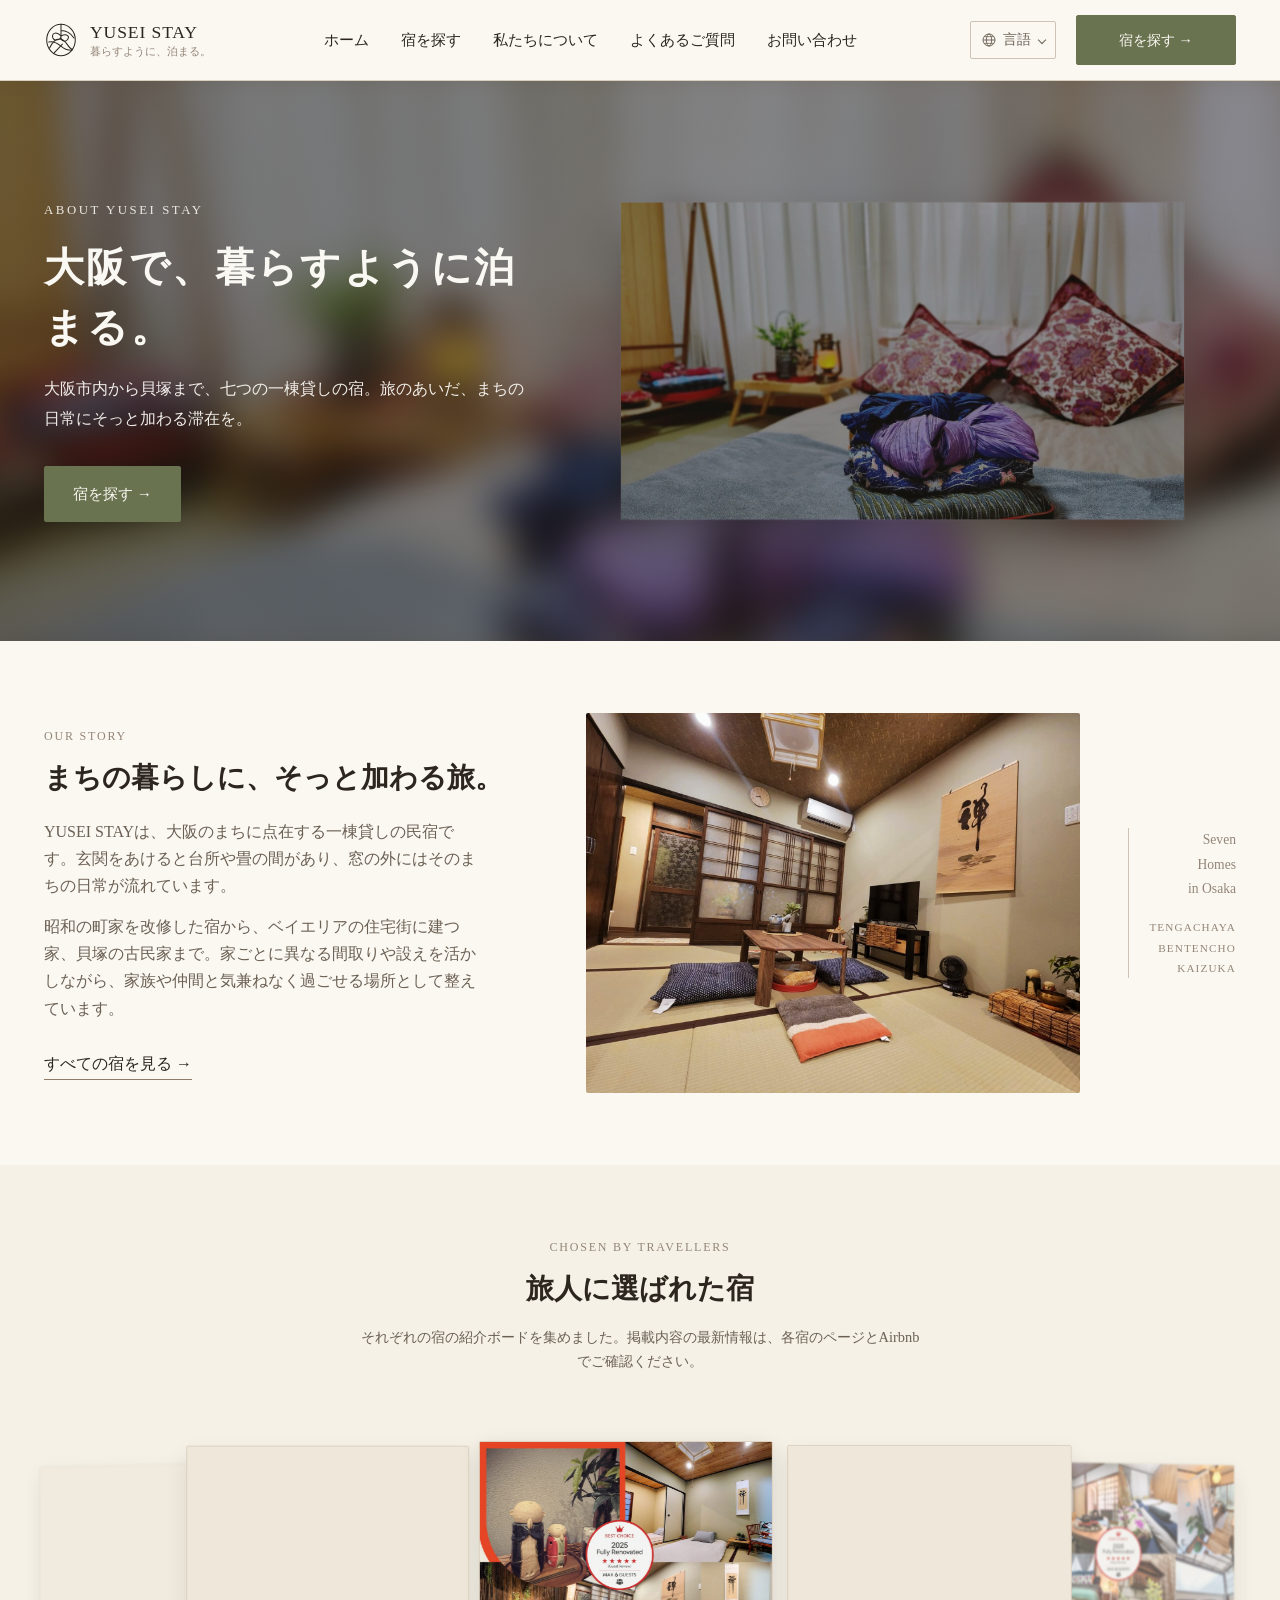
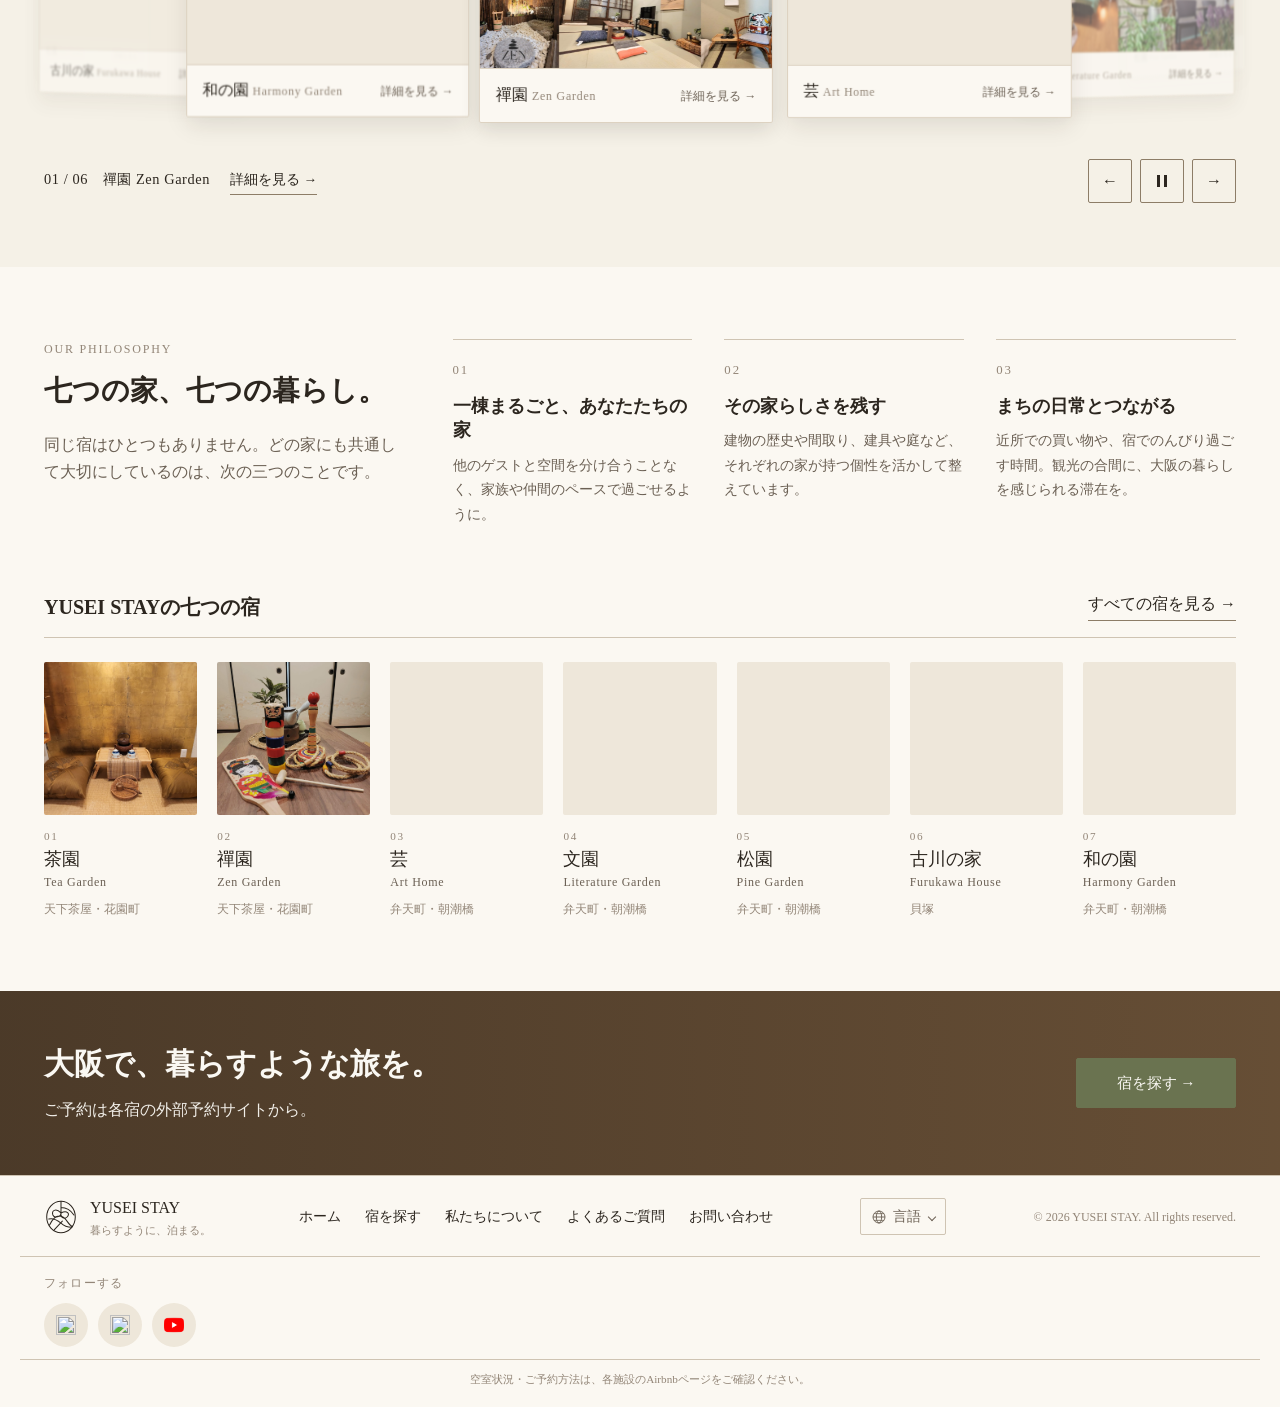
==== about.html @ a5bea0d6 "added new page - About Us a page use for showing the rewarded stay form the reference. Simple self-i" ====
<!DOCTYPE html>
<html lang="ja" data-i18n-title="aboutPage.metaTitle">
<head>
  <meta charset="UTF-8">
  <meta name="viewport" content="width=device-width, initial-scale=1.0">
  <title>私たちについて | YUSEI STAY</title>
  <meta name="description" data-i18n-content="aboutPage.metaDescription" content="YUSEI STAYは、大阪市内から貝塚まで、個性の異なる七つの一棟貸しの宿を運営しています。大阪で、暮らすように泊まる旅のご案内。">

  <link rel="stylesheet" href="css/reset.css">
  <link rel="stylesheet" href="css/variables.css">
  <link rel="stylesheet" href="css/global.css">
  <link rel="stylesheet" href="css/header.css">
  <link rel="stylesheet" href="css/home.css">
  <link rel="stylesheet" href="css/social.css">
  <link rel="stylesheet" href="css/motion.css">
  <link rel="stylesheet" href="css/responsive.css">
  <link rel="stylesheet" href="css/about.css">
</head>
<body class="page-about">

  <!-- ============================================
       HEADER / NAVBAR (same markup as index.html)
       ============================================ -->
  <header class="site-header" id="site-header">
    <div class="site-header__inner container">

      <a href="index.html" class="brand" data-i18n-attr="aria-label:brand.ariaLabel" aria-label="YUSEI STAY ホームへ戻る">
        <img src="assets/stays/brand-mark.svg" alt="" class="brand__mark">
        <span class="brand__text">
          <span class="brand__name">YUSEI STAY</span>
          <span class="brand__tagline" data-i18n="brand.tagline">暮らすように、泊まる。</span>
        </span>
      </a>

      <nav class="main-nav" data-i18n-attr="aria-label:nav.ariaLabel" aria-label="メインナビゲーション">
        <ul class="main-nav__list">
          <li><a href="index.html" data-i18n="nav.home">ホーム</a></li>
          <li><a href="stays.html" data-i18n="nav.findStays">宿を探す</a></li>
          <li><a href="about.html" aria-current="page" data-i18n="nav.about">私たちについて</a></li>
          <li><button type="button" data-info="faq" data-i18n="nav.faq">よくあるご質問</button></li>
          <li><button type="button" data-info="contact" data-i18n="nav.contact">お問い合わせ</button></li>
        </ul>
      </nav>

      <div class="header-utility">
        <div class="lang-switcher" data-lang-switcher>
          <button type="button" class="lang-switcher__trigger" data-lang-trigger aria-expanded="false" data-i18n-attr="aria-label:nav.language.label" aria-label="言語を選択">
            <svg class="lang-switcher__globe" viewBox="0 0 24 24" aria-hidden="true" focusable="false">
              <circle cx="12" cy="12" r="9" fill="none" stroke="currentColor" stroke-width="1.4"></circle>
              <ellipse cx="12" cy="12" rx="4" ry="9" fill="none" stroke="currentColor" stroke-width="1.4"></ellipse>
              <line x1="3" y1="12" x2="21" y2="12" stroke="currentColor" stroke-width="1.4"></line>
              <line x1="4.5" y1="7" x2="19.5" y2="7" stroke="currentColor" stroke-width="1.2"></line>
              <line x1="4.5" y1="17" x2="19.5" y2="17" stroke="currentColor" stroke-width="1.2"></line>
            </svg>
            <span data-i18n="nav.language.generic">言語</span>
          </button>
        </div>

        <a href="stays.html" class="button button--primary" data-i18n="cta.findStays">宿を探す &rarr;</a>

        <button type="button" class="hamburger" id="hamburger-toggle" aria-expanded="false" aria-controls="mobile-menu">
          <span class="visually-hidden" data-i18n="hamburger.open">メニューを開く</span>
          <span class="hamburger__line" aria-hidden="true"></span>
          <span class="hamburger__line" aria-hidden="true"></span>
          <span class="hamburger__line" aria-hidden="true"></span>
        </button>
      </div>

    </div>

    <!-- Mobile menu panel: full nav + CTA, toggled by hamburger -->
    <div class="mobile-menu" id="mobile-menu" hidden>
      <ul class="mobile-menu__list">
        <li><a href="index.html" data-i18n="nav.home">ホーム</a></li>
        <li><a href="stays.html" data-i18n="nav.findStays">宿を探す</a></li>
        <li><a href="about.html" aria-current="page" data-i18n="nav.about">私たちについて</a></li>
        <li><button type="button" data-info="faq" data-i18n="nav.faq">よくあるご質問</button></li>
        <li><button type="button" data-info="contact" data-i18n="nav.contact">お問い合わせ</button></li>
      </ul>
      <div class="mobile-menu__language lang-switcher" data-lang-switcher>
        <button type="button" class="lang-switcher__trigger" data-lang-trigger aria-expanded="false" data-i18n-attr="aria-label:nav.language.label" aria-label="言語を選択">
          <svg class="lang-switcher__globe" viewBox="0 0 24 24" aria-hidden="true" focusable="false">
            <circle cx="12" cy="12" r="9" fill="none" stroke="currentColor" stroke-width="1.4"></circle>
            <ellipse cx="12" cy="12" rx="4" ry="9" fill="none" stroke="currentColor" stroke-width="1.4"></ellipse>
            <line x1="3" y1="12" x2="21" y2="12" stroke="currentColor" stroke-width="1.4"></line>
            <line x1="4.5" y1="7" x2="19.5" y2="7" stroke="currentColor" stroke-width="1.2"></line>
            <line x1="4.5" y1="17" x2="19.5" y2="17" stroke="currentColor" stroke-width="1.2"></line>
          </svg>
          <span data-i18n="nav.language.generic">言語</span>
        </button>
      </div>
      <a href="stays.html" class="button button--primary button--block" data-i18n="cta.findStays">宿を探す &rarr;</a>
    </div>
  </header>

  <main>

    <!-- ============================================
         HERO — same layered grammar as the homepage hero
         (blurred full-bleed backdrop + sharp editorial insert).
         If the photo changes, update the backdrop url in about.css too.
         ============================================ -->
    <section id="hero" class="hero hero--about">
      <div class="hero__media">
        <img src="assets/backgrounds/about-interior.jpg" data-i18n-attr="alt:aboutPage.hero.imageAlt" alt="YUSEI STAYの客室に用意された浴衣と寝具" class="hero__image" width="1400" height="788">
        <div class="hero__overlay" aria-hidden="true"></div>
      </div>

      <div class="hero__container container">
        <div class="hero__content">
          <p class="hero__eyebrow">ABOUT YUSEI STAY</p>
          <h1 class="hero__heading hero__heading--ja" data-i18n="aboutPage.hero.lead">大阪で、暮らすように泊まる。</h1>
          <p class="hero__description" data-i18n="aboutPage.hero.description">大阪市内から貝塚まで、七つの一棟貸しの宿。旅のあいだ、まちの日常にそっと加わる滞在を。</p>
          <a href="stays.html" class="button button--primary" data-i18n="cta.findStays">宿を探す &rarr;</a>
        </div>
      </div>
    </section>

    <!-- ============================================
         BRAND STORY — reuses the homepage About grid
         ============================================ -->
    <section id="story" class="about about-story">
      <div class="about__inner container" data-reveal>
        <div class="about__content">
          <p class="section-eyebrow">OUR STORY</p>
          <h2 class="section-heading" data-i18n="aboutPage.story.heading">まちの暮らしに、そっと加わる旅。</h2>
          <p class="about__description" data-i18n="aboutPage.story.body1">YUSEI STAYは、大阪のまちに点在する一棟貸しの民宿です。玄関をあけると台所や畳の間があり、窓の外にはそのまちの日常が流れています。</p>
          <p class="about__description" data-i18n="aboutPage.story.body2">昭和の町家を改修した宿から、ベイエリアの住宅街に建つ家、貝塚の古民家まで。家ごとに異なる間取りや設えを活かしながら、家族や仲間と気兼ねなく過ごせる場所として整えています。</p>
          <a href="stays.html" class="link-arrow" data-i18n="cta.viewAllStays">すべての宿を見る &rarr;</a>
        </div>

        <div class="about__media">
          <img src="assets/properties/stay-02_Zen Garden/room_picture_1.jpeg" data-i18n-attr="alt:aboutPage.story.imageAlt" alt="禪園 Zen Gardenの畳の和室" class="about__image" loading="lazy" decoding="async">
        </div>

        <div class="about__editorial" aria-hidden="true">
          <p>Seven<br>Homes<br>in Osaka</p>
          <p class="about__editorial-sub">TENGACHAYA<br>BENTENCHO<br>KAIZUKA</p>
        </div>
      </div>
    </section>

    <!-- ============================================
         旅人に選ばれた宿 — award board ring
         Without JS, or with prefers-reduced-motion, this is a plain
         horizontal scroll-snap list of links. js/about.js upgrades it
         to the rotating 3D ring (adds .is-ring, clones slots, shows the
         controls).

         To add a stay (e.g. Tea Garden once its intro_award.jpeg exists
         in assets/properties/stay-01_Tea Garden/): copy one <li> below,
         update data-name-ja / data-name-en / href / src. The ring counts
         items at runtime — no JS change needed.
         ============================================ -->
    <section id="awards" class="awards" aria-labelledby="awards-heading">
      <div class="awards__header container" data-reveal>
        <p class="section-eyebrow section-eyebrow--center">CHOSEN BY TRAVELLERS</p>
        <h2 class="section-heading section-heading--center" id="awards-heading" data-i18n="aboutPage.awards.heading">旅人に選ばれた宿</h2>
        <p class="awards__lead" data-i18n="aboutPage.awards.lead">それぞれの宿の紹介ボードを集めました。掲載内容の最新情報は、各宿のページとAirbnbでご確認ください。</p>
      </div>

      <div class="award-ring" data-award-ring role="region" data-i18n-attr="aria-label:aboutPage.awards.regionLabel" aria-label="各宿の紹介ボード">
        <p class="visually-hidden" id="award-ring-instructions" data-i18n="aboutPage.awards.instructions">左右の矢印キーで宿を切り替え、Enterキーで表示中の宿の詳細ページを開きます。</p>

        <div class="award-ring__stage" data-award-stage>
          <ul class="award-ring__track" data-award-track>
            <li class="award-card" data-award-item data-name-ja="禪園" data-name-en="Zen Garden">
              <a href="stays/zen-garden.html" class="award-card__link">
                <span class="award-card__frame">
                  <img src="assets/properties/stay-02_Zen Garden/intro_award.jpeg" alt="禪園 Zen Gardenの紹介ボード" class="award-card__image" loading="lazy" decoding="async" draggable="false">
                </span>
                <span class="award-card__caption">
                  <span class="award-card__name">禪園 <span class="award-card__name-en">Zen Garden</span></span>
                  <span class="award-card__arrow" data-i18n="cta.viewDetails">詳細を見る &rarr;</span>
                </span>
              </a>
            </li>
            <li class="award-card" data-award-item data-name-ja="芸" data-name-en="Art Home">
              <a href="stays/art-home.html" class="award-card__link">
                <span class="award-card__frame">
                  <img src="assets/properties/stay-03_Art Home/intro_award.jpeg" alt="芸 Art Homeの紹介ボード" class="award-card__image" loading="lazy" decoding="async" draggable="false">
                </span>
                <span class="award-card__caption">
                  <span class="award-card__name">芸 <span class="award-card__name-en">Art Home</span></span>
                  <span class="award-card__arrow" data-i18n="cta.viewDetails">詳細を見る &rarr;</span>
                </span>
              </a>
            </li>
            <li class="award-card" data-award-item data-name-ja="文園" data-name-en="Literature Garden">
              <a href="stays/literature-garden.html" class="award-card__link">
                <span class="award-card__frame">
                  <img src="assets/properties/stay-04_Literature Garden/intro_award.jpeg" alt="文園 Literature Gardenの紹介ボード" class="award-card__image" loading="lazy" decoding="async" draggable="false">
                </span>
                <span class="award-card__caption">
                  <span class="award-card__name">文園 <span class="award-card__name-en">Literature Garden</span></span>
                  <span class="award-card__arrow" data-i18n="cta.viewDetails">詳細を見る &rarr;</span>
                </span>
              </a>
            </li>
            <li class="award-card" data-award-item data-name-ja="松園" data-name-en="Pine Garden">
              <a href="stays/pine-garden.html" class="award-card__link">
                <span class="award-card__frame">
                  <img src="assets/properties/stay-05_Pine Garden/intro_award.jpeg" alt="松園 Pine Gardenの紹介ボード" class="award-card__image" loading="lazy" decoding="async" draggable="false">
                </span>
                <span class="award-card__caption">
                  <span class="award-card__name">松園 <span class="award-card__name-en">Pine Garden</span></span>
                  <span class="award-card__arrow" data-i18n="cta.viewDetails">詳細を見る &rarr;</span>
                </span>
              </a>
            </li>
            <li class="award-card" data-award-item data-name-ja="古川の家" data-name-en="Furukawa House">
              <a href="stays/furukawa-house.html" class="award-card__link">
                <span class="award-card__frame">
                  <img src="assets/properties/stay-06_Furukawa House/intro_award.jpeg" alt="古川の家 Furukawa Houseの紹介ボード" class="award-card__image" loading="lazy" decoding="async" draggable="false">
                </span>
                <span class="award-card__caption">
                  <span class="award-card__name">古川の家 <span class="award-card__name-en">Furukawa House</span></span>
                  <span class="award-card__arrow" data-i18n="cta.viewDetails">詳細を見る &rarr;</span>
                </span>
              </a>
            </li>
            <li class="award-card" data-award-item data-name-ja="和の園" data-name-en="Harmony Garden">
              <a href="stays/harmony-garden.html" class="award-card__link">
                <span class="award-card__frame">
                  <img src="assets/properties/stay-07_Harmony Garden/intro_award.jpeg" alt="和の園 Harmony Gardenの紹介ボード" class="award-card__image" loading="lazy" decoding="async" draggable="false">
                </span>
                <span class="award-card__caption">
                  <span class="award-card__name">和の園 <span class="award-card__name-en">Harmony Garden</span></span>
                  <span class="award-card__arrow" data-i18n="cta.viewDetails">詳細を見る &rarr;</span>
                </span>
              </a>
            </li>
          </ul>
        </div>

        <!-- Shown only in ring mode (js/about.js removes [hidden]) -->
        <div class="award-ring__controls container" data-award-controls hidden>
          <p class="award-ring__status">
            <span class="award-ring__status-text" data-award-status aria-live="off"></span>
            <a href="stays.html" class="link-arrow award-ring__current" data-award-current data-i18n="cta.viewDetails">詳細を見る &rarr;</a>
          </p>
          <div class="award-ring__buttons">
            <button type="button" class="award-ring__button" data-award-prev data-i18n-attr="aria-label:aboutPage.awards.prev" aria-label="前の宿へ">
              <span aria-hidden="true">&larr;</span>
            </button>
            <button type="button" class="award-ring__button award-ring__button--toggle" data-award-toggle>
              <span class="award-ring__toggle-icon" aria-hidden="true"></span>
              <span class="visually-hidden" data-award-toggle-label>自動回転を一時停止</span>
            </button>
            <button type="button" class="award-ring__button" data-award-next data-i18n-attr="aria-label:aboutPage.awards.next" aria-label="次の宿へ">
              <span aria-hidden="true">&rarr;</span>
            </button>
          </div>
        </div>
      </div>
    </section>

    <!-- ============================================
         PHILOSOPHY / SEVEN HOMES
         ============================================ -->
    <section id="philosophy" class="philosophy">
      <div class="philosophy__inner container" data-reveal>
        <div class="philosophy__intro">
          <p class="section-eyebrow">OUR PHILOSOPHY</p>
          <h2 class="section-heading" data-i18n="aboutPage.philosophy.heading">七つの家、七つの暮らし。</h2>
          <p class="philosophy__lead" data-i18n="aboutPage.philosophy.lead">同じ宿はひとつもありません。どの家にも共通して大切にしているのは、次の三つのことです。</p>
        </div>

        <ol class="philosophy__list">
          <li class="philosophy__item">
            <span class="philosophy__number" aria-hidden="true">01</span>
            <h3 class="philosophy__title" data-i18n="aboutPage.philosophy.item1.title">一棟まるごと、あなたたちの家</h3>
            <p class="philosophy__description" data-i18n="aboutPage.philosophy.item1.description">他のゲストと空間を分け合うことなく、家族や仲間のペースで過ごせるように。</p>
          </li>
          <li class="philosophy__item">
            <span class="philosophy__number" aria-hidden="true">02</span>
            <h3 class="philosophy__title" data-i18n="aboutPage.philosophy.item2.title">その家らしさを残す</h3>
            <p class="philosophy__description" data-i18n="aboutPage.philosophy.item2.description">建物の歴史や間取り、建具や庭など、それぞれの家が持つ個性を活かして整えています。</p>
          </li>
          <li class="philosophy__item">
            <span class="philosophy__number" aria-hidden="true">03</span>
            <h3 class="philosophy__title" data-i18n="aboutPage.philosophy.item3.title">まちの日常とつながる</h3>
            <p class="philosophy__description" data-i18n="aboutPage.philosophy.item3.description">近所での買い物や、宿でのんびり過ごす時間。観光の合間に、大阪の暮らしを感じられる滞在を。</p>
          </li>
        </ol>
      </div>

      <div class="homes container" data-reveal>
        <div class="homes__header">
          <h3 class="homes__heading" data-i18n="aboutPage.homes.heading">YUSEI STAYの七つの宿</h3>
          <a href="stays.html" class="link-arrow" data-i18n="cta.viewAllStays">すべての宿を見る &rarr;</a>
        </div>

        <ul class="homes__list">
          <li class="home-item">
            <a href="stays/tea-garden.html" class="home-item__link">
              <span class="home-item__frame"><img src="assets/properties/stay-01_Tea Garden/room_picture_3.jpeg" data-i18n-attr="alt:stayCard.tea.imageAlt" alt="茶園 Tea Gardenの客室" class="home-item__image" loading="lazy" decoding="async"></span>
              <span class="home-item__number" aria-hidden="true">01</span>
              <span class="home-item__name">茶園</span>
              <span class="home-item__name-en">Tea Garden</span>
              <span class="home-item__area" data-i18n="access.area2">天下茶屋・花園町</span>
            </a>
          </li>
          <li class="home-item">
            <a href="stays/zen-garden.html" class="home-item__link">
              <span class="home-item__frame"><img src="assets/properties/stay-02_Zen Garden/room_picture_2.jpeg" data-i18n-attr="alt:stayCard.zen.imageAlt" alt="禪園 Zen Gardenの客室" class="home-item__image" loading="lazy" decoding="async"></span>
              <span class="home-item__number" aria-hidden="true">02</span>
              <span class="home-item__name">禪園</span>
              <span class="home-item__name-en">Zen Garden</span>
              <span class="home-item__area" data-i18n="access.area2">天下茶屋・花園町</span>
            </a>
          </li>
          <li class="home-item">
            <a href="stays/art-home.html" class="home-item__link">
              <span class="home-item__frame"><img src="assets/properties/stay-03_Art Home/room_picture_5.jpeg" data-i18n-attr="alt:stayCard.art.imageAlt" alt="芸 Art Homeの客室" class="home-item__image" loading="lazy" decoding="async"></span>
              <span class="home-item__number" aria-hidden="true">03</span>
              <span class="home-item__name">芸</span>
              <span class="home-item__name-en">Art Home</span>
              <span class="home-item__area" data-i18n="access.area1">弁天町・朝潮橋</span>
            </a>
          </li>
          <li class="home-item">
            <a href="stays/literature-garden.html" class="home-item__link">
              <span class="home-item__frame"><img src="assets/properties/stay-04_Literature Garden/room_picture_1.jpeg" data-i18n-attr="alt:stayCard.literature.imageAlt" alt="文園 Literature Gardenの客室" class="home-item__image" loading="lazy" decoding="async"></span>
              <span class="home-item__number" aria-hidden="true">04</span>
              <span class="home-item__name">文園</span>
              <span class="home-item__name-en">Literature Garden</span>
              <span class="home-item__area" data-i18n="access.area1">弁天町・朝潮橋</span>
            </a>
          </li>
          <li class="home-item">
            <a href="stays/pine-garden.html" class="home-item__link">
              <span class="home-item__frame"><img src="assets/properties/stay-05_Pine Garden/room_picture_1.jpeg" data-i18n-attr="alt:stayCard.pine.imageAlt" alt="松園 Pine Gardenの客室" class="home-item__image" loading="lazy" decoding="async"></span>
              <span class="home-item__number" aria-hidden="true">05</span>
              <span class="home-item__name">松園</span>
              <span class="home-item__name-en">Pine Garden</span>
              <span class="home-item__area" data-i18n="access.area1">弁天町・朝潮橋</span>
            </a>
          </li>
          <li class="home-item">
            <a href="stays/furukawa-house.html" class="home-item__link">
              <span class="home-item__frame"><img src="assets/properties/stay-06_Furukawa House/room_picture_8.jpeg" data-i18n-attr="alt:stayCard.furukawa.imageAlt" alt="古川の家 Furukawa Houseの客室" class="home-item__image" loading="lazy" decoding="async"></span>
              <span class="home-item__number" aria-hidden="true">06</span>
              <span class="home-item__name">古川の家</span>
              <span class="home-item__name-en">Furukawa House</span>
              <span class="home-item__area" data-i18n="access.area3">貝塚</span>
            </a>
          </li>
          <li class="home-item">
            <a href="stays/harmony-garden.html" class="home-item__link">
              <span class="home-item__frame"><img src="assets/properties/stay-07_Harmony Garden/room_picture_1.jpeg" data-i18n-attr="alt:stayCard.harmony.imageAlt" alt="和の園 Harmony Gardenの客室" class="home-item__image" loading="lazy" decoding="async"></span>
              <span class="home-item__number" aria-hidden="true">07</span>
              <span class="home-item__name">和の園</span>
              <span class="home-item__name-en">Harmony Garden</span>
              <span class="home-item__area" data-i18n="access.area1">弁天町・朝潮橋</span>
            </a>
          </li>
        </ul>
      </div>
    </section>

    <!-- ============================================
         FINAL CTA / BOOKING BANNER (same as homepage)
         ============================================ -->
    <section id="booking-cta" class="booking-cta">
      <div class="booking-cta__media">
        <img src="assets/backgrounds/cta-garden.jpg" data-i18n-attr="alt:bookingCta.imageAlt" alt="茶園の茶器と鉄瓶" class="booking-cta__image" loading="lazy" decoding="async">
        <div class="booking-cta__overlay" aria-hidden="true"></div>
      </div>
      <div class="booking-cta__inner container" data-reveal>
        <div class="booking-cta__text">
          <h2 class="booking-cta__heading" data-i18n="bookingCta.heading">大阪で、暮らすような旅を。</h2>
          <p class="booking-cta__description" data-i18n="bookingCta.description">ご予約は各宿の外部予約サイトから。</p>
        </div>
        <a href="stays.html" class="button button--primary booking-cta__button" data-i18n="cta.findStays">宿を探す &rarr;</a>
      </div>
    </section>

  </main>

  <!-- ============================================
       FOOTER (same markup as index.html)
       ============================================ -->
  <footer class="site-footer">
    <div class="site-footer__inner container">

      <a href="index.html" class="site-footer__brand" data-i18n-attr="aria-label:brand.ariaLabel" aria-label="YUSEI STAY ホームへ戻る">
        <img src="assets/stays/brand-mark.svg" alt="" class="brand__mark">
        <div>
          <p class="site-footer__brand-name">YUSEI STAY</p>
          <p class="site-footer__brand-tagline" data-i18n="brand.tagline">暮らすように、泊まる。</p>
        </div>
      </a>

      <nav class="site-footer__links" data-i18n-attr="aria-label:footer.navAriaLabel" aria-label="フッターナビゲーション">
        <ul>
          <li><a href="index.html" data-i18n="nav.home">ホーム</a></li>
          <li><a href="stays.html" data-i18n="nav.findStays">宿を探す</a></li>
          <li><a href="about.html" aria-current="page" data-i18n="nav.about">私たちについて</a></li>
          <li><button type="button" data-info="faq" data-i18n="nav.faq">よくあるご質問</button></li>
          <li><button type="button" data-info="contact" data-i18n="nav.contact">お問い合わせ</button></li>
        </ul>
      </nav>

      <div class="site-footer__language lang-switcher" data-lang-switcher>
        <button type="button" class="lang-switcher__trigger" data-lang-trigger aria-expanded="false" data-i18n-attr="aria-label:nav.language.label" aria-label="言語を選択">
          <svg class="lang-switcher__globe" viewBox="0 0 24 24" aria-hidden="true" focusable="false">
            <circle cx="12" cy="12" r="9" fill="none" stroke="currentColor" stroke-width="1.4"></circle>
            <ellipse cx="12" cy="12" rx="4" ry="9" fill="none" stroke="currentColor" stroke-width="1.4"></ellipse>
            <line x1="3" y1="12" x2="21" y2="12" stroke="currentColor" stroke-width="1.4"></line>
            <line x1="4.5" y1="7" x2="19.5" y2="7" stroke="currentColor" stroke-width="1.2"></line>
            <line x1="4.5" y1="17" x2="19.5" y2="17" stroke="currentColor" stroke-width="1.2"></line>
          </svg>
          <span data-i18n="nav.language.generic">言語</span>
        </button>
      </div>

      <p class="site-footer__copyright">&copy; 2026 YUSEI STAY. All rights reserved.</p>
    </div>

    <div class="site-footer__social container">
      <p class="site-footer__social-label" data-i18n="footer.followUs">フォローする</p>
      <ul class="social-icons">
        <li>
          <span class="social-icon" data-social="instagram">
            <img src="assets/icon/Instagram_1.png" alt="" class="social-icon__img" aria-hidden="true">
            <span class="visually-hidden">Instagram</span>
          </span>
        </li>
        <li>
          <span class="social-icon" data-social="facebook">
            <img src="assets/icon/Facebook_1.png" alt="" class="social-icon__img" aria-hidden="true">
            <span class="visually-hidden">Facebook</span>
          </span>
        </li>
        <li>
          <span class="social-icon" data-social="youtube">
            <img src="assets/icon/Youtube_1.png" alt="" class="social-icon__img" aria-hidden="true">
            <span class="visually-hidden">YouTube</span>
          </span>
        </li>
      </ul>
    </div>

    <p class="site-footer__note container" data-i18n="footer.note">空室状況・ご予約方法は、各施設のAirbnbページをご確認ください。</p>
  </footer>

  <dialog id="info-dialog" aria-labelledby="info-dialog-title">
    <button type="button" id="info-dialog-close" class="info-dialog__close" data-i18n-attr="aria-label:dialog.close" aria-label="閉じる">&times;</button>
    <h2 id="info-dialog-title"></h2>
    <div id="info-dialog-body"></div>
  </dialog>

  <script src="js/i18n.js"></script>
  <script src="js/language-switcher.js"></script>
  <script src="js/navigation.js"></script>
  <script src="js/social-config.js"></script>
  <script src="js/social-links.js"></script>
  <script src="js/animations.js"></script>
  <script src="js/main.js"></script>
  <script src="js/about.js"></script>
</body>
</html>
---- css/variables.css ----
/* ============================================================
   Yusei Stay — Design Tokens
   Single source of truth for colour, spacing and typography.
   Reference: project doc, section 17 (Yusei Stay 視覺配色與 Design System)

   Rule: components should use these variables instead of
   hard-coding new colour values. If a design needs a colour or
   spacing value that isn't listed here, add it here first.
   ============================================================ */

:root {

  /* ---- Colour: background / surface ---- */
  --color-bg: #F5F1E7;          /* Warm Ivory — main page background */
  --color-bg-soft: #EEE7DA;     /* slightly deeper paper tone — alternate sections */
  --color-surface: #FBF8F2;     /* card / panel surface */

  /* ---- Colour: text ---- */
  --color-text: #2C261F;            /* headings, primary body text */
  --color-text-secondary: #6B6054;  /* secondary copy */
  --color-text-muted: #938678;      /* metadata, faint labels */
  --color-text-inverse: #FAF8F3;    /* text on dark backgrounds / photos */

  /* ---- Colour: brand / CTA ---- */
  --color-primary: #6A7350;         /* Olive Moss — primary buttons, CTA, icons */
  --color-primary-hover: #5C6547;
  --color-primary-active: #4E563D;
  --color-primary-disabled: #A9AF99;

  /* ---- Colour: accents ---- */
  --color-secondary: #8B6A47;       /* Aged Wood — decorative accent */
  --color-accent-gold: #B98B4A;     /* Lantern Gold — small warm highlights */

  /* ---- Colour: border / structure ---- */
  --color-border: #CFC4B3;          /* Muted Stone — default borders / dividers */
  --color-border-strong: #8D7D67;

  /* ---- Colour: focus ---- */
  --color-focus: #B59463;
  --focus-ring: 0 0 0 3px rgba(181, 148, 99, 0.28);

  /* ---- Colour: footer ---- */
  --color-footer-bg: #2F271F;
  --color-footer-text: #F5F0E7;
  --color-footer-muted: #CDBFAE;

  /* ---- Colour: card ---- */
  --color-card-border: #DDD2C1;
  --shadow-soft: 0 2px 12px rgba(36, 28, 20, 0.08);
  --shadow-strong: 0 6px 20px rgba(36, 28, 20, 0.14);

  /* ---- Overlays (Hero / CTA images) ---- */
  --overlay-dark: rgba(33, 26, 20, 0.42);
  --overlay-olive: rgba(63, 74, 52, 0.18);

  /* ---- Typography ----
     --font-body is only consumed by global.css (homepage); stays.css hardcodes
     its own font stack and never reads this variable, so changing it here is
     scoped to the homepage. --font-heading is read by both pages — left as-is. */
  --font-body: "Yu Mincho", "Hiragino Mincho ProN", "Noto Serif JP", serif;
  --font-heading: "Noto Serif JP", "Hiragino Mincho ProN", serif;

  /* ---- Layout ---- */
  --content-max-width: 1240px;
  --section-padding-desktop: 100px;
  --section-padding-mobile: 40px;

  /* ---- Motion ---- */
  --ease-standard: cubic-bezier(0.22, 1, 0.36, 1);
  --duration-fade: 800ms;
  --duration-hover: 190ms;
  --duration-lang-fade: 400ms;
}
---- css/global.css ----
/* ============================================================
   Yusei Stay — Global Styles
   Site-wide rules that every page shares: body defaults,
   layout container, buttons, links, section headings,
   focus states and small accessibility helpers.

   Section-specific layout (Header, Homepage sections) lives in
   header.css / home.css — keep this file to things reused
   across the whole site.
   ============================================================ */

body {
  font-family: var(--font-body);
  background-color: var(--color-bg);
  /* Subtle ivory paper texture, softened under a near-opaque tint so it reads
     as a faint grain rather than a visible photo (shared with stays.css). */
  background-image:
    linear-gradient(rgba(245, 241, 231, 0.93), rgba(245, 241, 231, 0.93)),
    url('../assets/backgrounds/beige-paper.png');
  background-repeat: repeat;
  background-size: auto, 1100px auto;
  color: var(--color-text);
  line-height: 1.7;
  -webkit-font-smoothing: antialiased;
}

h1, h2, h3, h4 {
  font-family: var(--font-heading);
  color: var(--color-text);
  line-height: 1.4;
}

/* ---- Layout container ---- */
.container {
  width: 100%;
  max-width: var(--content-max-width);
  margin-inline: auto;
  padding-inline: 24px;
}

/* ---- Section spacing / eyebrow / heading helpers ---- */
section {
  padding-block: var(--section-padding-mobile);
}

.section-eyebrow {
  font-size: 0.75rem;
  letter-spacing: 0.15em;
  text-transform: uppercase;
  color: var(--color-text-muted);
  margin-bottom: 12px;
}

.section-heading {
  font-size: 1.75rem;
  color: var(--color-text);
}

.section-heading--center {
  text-align: center;
}

/* ---- Links with an arrow (e.g. "View All Stays →") ---- */
.link-arrow {
  display: inline-flex;
  align-items: center;
  gap: 6px;
  color: var(--color-text);
  border-bottom: 1px solid var(--color-border-strong);
  padding-bottom: 2px;
  transition: color var(--duration-hover) var(--ease-standard);
}

.link-arrow:hover {
  color: var(--color-primary);
}

/* Buttons reused as content triggers (info modals, nav) keep the reset's
   plain look — override the browser's default button padding only. */
button.link-arrow,
[data-info] {
  padding: 0;
}

/* ---- Buttons ----
   Two variants: primary (solid) and outline (secondary).
   States: default / hover / active / disabled / focus.       */

.button {
  display: inline-flex;
  align-items: center;
  justify-content: center;
  gap: 8px;
  padding: 14px 28px;
  border-radius: 2px;
  font-size: 0.95rem;
  border: 1px solid transparent;
  transition:
    background-color var(--duration-hover) var(--ease-standard),
    border-color var(--duration-hover) var(--ease-standard),
    color var(--duration-hover) var(--ease-standard),
    transform 150ms var(--ease-standard);
}

.button:active {
  transform: translateY(1px);
}

.button--primary {
  background-color: var(--color-primary);
  border-color: var(--color-primary);
  color: var(--color-text-inverse);
}

.button--primary:hover {
  background-color: var(--color-primary-hover);
  border-color: var(--color-primary-hover);
}

.button--primary:active {
  background-color: var(--color-primary-active);
  border-color: var(--color-primary-active);
}

.button--primary:disabled {
  background-color: var(--color-primary-disabled);
  border-color: var(--color-primary-disabled);
  color: var(--color-bg-soft);
  cursor: not-allowed;
}

.button--outline {
  background-color: transparent;
  border-color: var(--color-border-strong);
  color: var(--color-text);
}

.button--outline:hover {
  background-color: #F0E9DD;
  border-color: #7B6A55;
}

.button--outline:active {
  background-color: #E5DCCF;
  border-color: #6E5D48;
}

.button--block {
  display: flex;
  width: 100%;
}

/* ---- Focus state (keyboard navigation) ---- */
a:focus-visible,
button:focus-visible,
input:focus-visible,
[tabindex]:focus-visible {
  outline: none;
  box-shadow: var(--focus-ring);
  border-radius: 2px;
}

input:focus-visible {
  border-color: var(--color-focus);
}

/* ---- Accessibility helper: visually hide but keep for screen readers ---- */
.visually-hidden {
  position: absolute;
  width: 1px;
  height: 1px;
  padding: 0;
  margin: -1px;
  overflow: hidden;
  clip: rect(0, 0, 0, 0);
  white-space: nowrap;
  border: 0;
}
---- css/header.css ----
/* ============================================================
   Yusei Stay — Header / Navbar
   Layout: Brand (left) / Main Nav (center) / Utility (right)
   Reference: project doc section 18.4 + 17.5 (Header colours)
   ============================================================ */

.site-header {
  position: sticky;
  top: 0;
  z-index: 100;
  background-color: var(--color-surface);
  border-bottom: 1px solid #D9CFBF;
}

.site-header__inner {
  display: flex;
  align-items: center;
  justify-content: space-between;
  gap: 24px;
  height: 80px;
}

/* ---- Brand ---- */
.brand {
  display: flex;
  align-items: center;
  gap: 12px;
  flex-shrink: 0;
}

.brand__mark {
  display: block;
  width: 34px;
  height: 34px;
  flex-shrink: 0;
}

.brand__text {
  display: flex;
  flex-direction: column;
  line-height: 1.3;
}

.brand__name {
  font-family: var(--font-heading);
  font-size: 1.1rem;
  letter-spacing: 0.05em;
  color: var(--color-text);
}

.brand__tagline {
  font-size: 0.7rem;
  color: var(--color-text-muted);
}

/* ---- Main Navigation (desktop) ---- */
.main-nav {
  flex: 1;
  display: flex;
  justify-content: center;
}

.main-nav__list {
  display: flex;
  gap: 32px;
  font-size: 0.95rem;
}

.main-nav__list a,
.main-nav__list button {
  position: relative;
  transition: color var(--duration-hover) var(--ease-standard);
}

.main-nav__list a:hover,
.main-nav__list button:hover {
  color: var(--color-primary);
}

.main-nav__list button {
  padding: 0;
}

/* Subtle underline sweep — feedback on hover/focus, not just colour. */
.main-nav__list a::after,
.main-nav__list button::after {
  content: "";
  position: absolute;
  left: 0;
  right: 100%;
  bottom: -4px;
  height: 1px;
  background-color: currentColor;
  transition: right var(--duration-hover) var(--ease-standard);
}

.main-nav__list a:hover::after,
.main-nav__list button:hover::after,
.main-nav__list a:focus-visible::after,
.main-nav__list button:focus-visible::after {
  right: 0;
}

/* ---- Utility area (language + CTA + hamburger) ---- */
.header-utility {
  display: flex;
  align-items: center;
  gap: 20px;
  flex-shrink: 0;
}

/* Header/footer olive CTA: fixed compact box, not a stretched block */
.header-utility .button {
  width: 160px;
  height: 50px;
  padding-inline: 0;
  font-size: 0.9rem;
}

/* ---- Language switcher (custom disclosure — see js/language-switcher.js) ----
   Shared component: reused as-is in the header, mobile menu, and
   footer of both index.html and stays.html. Only the wrapper class
   changes per placement (`.site-footer__language`, `.mobile-menu__language`)
   to hook placement-specific positioning below. */
.lang-switcher {
  position: relative;
}

.lang-switcher__trigger {
  display: inline-flex;
  align-items: center;
  gap: 6px;
  font: inherit;
  font-size: 0.85rem;
  color: var(--color-text-secondary);
  background-color: transparent;
  border: 1px solid var(--color-border);
  border-radius: 2px;
  padding: 6px 10px;
  min-height: 36px;
  cursor: pointer;
  transition:
    border-color var(--duration-hover) var(--ease-standard),
    color var(--duration-hover) var(--ease-standard),
    transform 150ms var(--ease-standard);
}

.lang-switcher__trigger:hover,
.lang-switcher.is-open .lang-switcher__trigger {
  border-color: var(--color-border-strong);
  color: var(--color-text);
}

.lang-switcher__trigger:active {
  transform: translateY(1px);
}

.lang-switcher__trigger::after {
  content: "";
  width: 6px;
  height: 6px;
  margin-left: 2px;
  flex-shrink: 0;
  border-right: 1.5px solid currentColor;
  border-bottom: 1.5px solid currentColor;
  transform: rotate(45deg);
  transition: transform var(--duration-hover) var(--ease-standard);
}

.lang-switcher__trigger[aria-expanded="true"]::after {
  transform: rotate(-135deg);
}

.lang-switcher__globe {
  width: 16px;
  height: 16px;
  flex-shrink: 0;
  color: var(--color-text-secondary);
}

.lang-switcher__list {
  position: absolute;
  z-index: 200;
  top: calc(100% + 6px);
  right: 0;
  min-width: 172px;
  margin: 0;
  padding: 6px;
  list-style: none;
  background-color: var(--color-surface);
  border: 1px solid var(--color-border);
  border-radius: 4px;
  box-shadow: var(--shadow-strong);
  opacity: 0;
  transform: translateY(-6px);
  transition:
    opacity var(--duration-lang-fade) var(--ease-standard),
    transform var(--duration-lang-fade) var(--ease-standard);
}

.lang-switcher.is-visible .lang-switcher__list {
  opacity: 1;
  transform: translateY(0);
}

.lang-switcher__list li {
  margin: 0;
  padding: 0;
}

.lang-switcher__option {
  display: flex;
  align-items: center;
  gap: 10px;
  width: 100%;
  padding: 8px 10px;
  font-size: 0.85rem;
  color: var(--color-text);
  border-radius: 2px;
  text-align: left;
  white-space: nowrap;
  transition: background-color var(--duration-hover) var(--ease-standard);
}

.lang-switcher__option:hover,
.lang-switcher__option:focus-visible {
  background-color: var(--color-bg-soft);
}

.lang-switcher__flag {
  display: inline-flex;
  width: 22px;
  height: 15px;
  flex-shrink: 0;
  border-radius: 2px;
  overflow: hidden;
  border: 1px solid rgba(0, 0, 0, 0.12);
}

.lang-switcher__flag svg {
  display: block;
  width: 100%;
  height: 100%;
}

.lang-switcher__name {
  flex: 1;
}

.lang-switcher__option.is-current {
  font-weight: 600;
}

.lang-switcher__option.is-current::after {
  content: "";
  width: 5px;
  height: 9px;
  margin-left: 8px;
  flex-shrink: 0;
  border-right: 2px solid var(--color-primary);
  border-bottom: 2px solid var(--color-primary);
  transform: rotate(45deg);
}

/* Footer instance sits at the bottom of the page — open upward so the
   list is never clipped by the viewport bottom edge. */
.site-footer__language .lang-switcher__list {
  top: auto;
  bottom: calc(100% + 6px);
}

/* Mobile-menu instance: let the list hug the trigger's own width
   instead of the fixed min-width above, so it never overflows a
   360px-wide viewport. */
.mobile-menu__language .lang-switcher__trigger {
  width: 100%;
  justify-content: space-between;
}

.mobile-menu__language .lang-switcher__list {
  position: static;
  left: auto;
  right: auto;
  top: auto;
  width: 100%;
  min-width: 0;
  margin-top: 6px;
  transform: none;
}

.mobile-menu__language.is-visible .lang-switcher__list {
  transform: none;
}

/* ---- Hamburger (mobile only — hidden on desktop) ---- */
.hamburger {
  display: none;
  flex-direction: column;
  justify-content: center;
  align-items: center;
  gap: 5px;
  width: 40px;
  height: 40px;
}

.hamburger__line {
  display: block;
  width: 22px;
  height: 1.5px;
  background-color: var(--color-text);
  transition: transform var(--duration-hover) var(--ease-standard),
              opacity var(--duration-hover) var(--ease-standard);
}

.hamburger[aria-expanded="true"] .hamburger__line:nth-child(2) {
  transform: translateY(6.5px) rotate(45deg);
}
.hamburger[aria-expanded="true"] .hamburger__line:nth-child(3) {
  opacity: 0;
}
.hamburger[aria-expanded="true"] .hamburger__line:nth-child(4) {
  transform: translateY(-6.5px) rotate(-45deg);
}

/* ---- Mobile menu panel (hidden on desktop, see responsive.css) ---- */
.mobile-menu {
  display: none;
}

/* Entrance: plays whenever [hidden] is removed; closed state stays
   untabbable via [hidden] (see responsive.css), not just opacity. */
.mobile-menu:not([hidden]) {
  animation: yusei-mobile-menu-in var(--duration-hover) var(--ease-standard);
}

@keyframes yusei-mobile-menu-in {
  from {
    opacity: 0;
    transform: translateY(-8px);
  }
  to {
    opacity: 1;
    transform: translateY(0);
  }
}

/* ============================================================
   FOOTER
   Shared across index.html, stays.html and stays/*.html — a single
   light cream footer row (logo / nav / language / copyright) plus a
   small fine-print line.
   ============================================================ */
.site-footer {
  background-color: var(--color-surface);
  color: var(--color-text);
  border-top: 1px solid var(--color-border);
  padding-block: 18px;
}

.site-footer__inner {
  display: flex;
  align-items: center;
  justify-content: space-between;
  flex-wrap: wrap;
  gap: 20px;
}

.site-footer__brand {
  display: flex;
  align-items: center;
  gap: 12px;
}

.site-footer__brand-name {
  font-family: var(--font-heading);
  font-size: 1rem;
  color: var(--color-text);
}

.site-footer__brand-tagline {
  font-size: 0.7rem;
  color: var(--color-text-muted);
}

.site-footer__links ul {
  display: flex;
  flex-wrap: wrap;
  gap: 24px;
  font-size: 0.85rem;
  list-style: none;
  margin: 0;
  padding: 0;
}

.site-footer__links li {
  list-style: none;
  margin: 0;
  padding: 0;
}

.site-footer__links a:hover,
.site-footer__links button:hover {
  color: var(--color-primary);
}

.site-footer__language {
  font-size: 0.85rem;
  color: var(--color-text-muted);
}

.site-footer__copyright {
  font-size: 0.75rem;
  color: var(--color-text-muted);
  white-space: nowrap;
}

.site-footer__note {
  margin-top: 12px;
  padding-top: 10px;
  border-top: 1px solid var(--color-border);
  font-size: 0.7rem;
  color: var(--color-text-muted);
  text-align: center;
}

/* ============================================================
   INFO DIALOG (FAQ / Contact / About / Experience / Stay details)
   Honest informational modal — no booking, no invented pages.
   Shared across index.html and stays/*.html (js/main.js).
   ============================================================ */
#info-dialog {
  border: 1px solid var(--color-border);
  border-radius: 8px;
  padding: 32px;
  max-width: 480px;
  width: calc(100% - 32px);
  background-color: var(--color-surface);
  color: var(--color-text);
}

#info-dialog::backdrop {
  background-color: rgba(44, 38, 31, 0.4);
}

#info-dialog h2 {
  font-size: 1.3rem;
  margin: 0 28px 16px 0;
}

#info-dialog p {
  margin-block: 12px;
  color: var(--color-text-secondary);
}

#info-dialog .button {
  margin-top: 8px;
}

.info-dialog__close {
  position: absolute;
  right: 14px;
  top: 10px;
  font-size: 1.6rem;
  line-height: 1;
}
---- css/home.css ----
/* ============================================================
   Yusei Stay — Homepage Sections
   Hero / About / Stays / Features / Experience / Access /
   Booking CTA / Footer.
   Reference: project doc section 18 (Homepage Structure).
   Desktop-first here; tablet/mobile overrides live in responsive.css
   ============================================================ */

/* ============================================================
   HERO
   ============================================================ */
.hero {
  position: relative;
  height: clamp(560px, 25vw, 720px);
  display: flex;
  align-items: center;
  overflow: hidden;
  padding-block: 0;
}

.hero__media {
  position: absolute;
  inset: 0;
  background-color: var(--color-secondary); /* fallback tone until real photo is in place */
}

/* Desktop/tablet (>768px) layered treatment: a full-bleed, blurred duplicate
   of the hero photo sits behind the sharp, uncropped foreground photo
   (.hero__image below). Pure CSS layer — no extra markup — so it's always
   decorative (aria-hidden isn't needed; it isn't in the accessibility tree).
   If cover_1.jpg is ever replaced, update BOTH the <img> src in index.html
   AND this --hero-backdrop-image value so the two layers keep matching.
   scale(1.08) hides the blur's soft edge; .hero's own overflow:hidden clips
   the extra so nothing bleeds past the hero band. Reset to `none` on mobile
   (responsive.css) so only .hero__image's full-bleed cover crop shows. */
.hero__media::before {
  content: "";
  position: absolute;
  inset: 0;
  background-image: var(--hero-backdrop-image, url('../assets/hero/cover_1.jpg'));
  background-size: cover;
  background-position: center;
  filter: blur(18px);
  transform: scale(1.08);
}

/* Sharp foreground: the complete, uncropped 4:3 photo, scaled proportionally
   and pinned to the right as an editorial insert rather than stretched to
   fill the hero. `right`'s minimum (96px) keeps it clear of
   .hero__vertical-copy (pinned at right:48px); past ~1792px viewport width
   the calc() term takes over so the photo stays anchored near the site's
   1600px-ish central composition instead of drifting to the raw screen edge
   on ultrawide. `height` caps how large the photo gets relative to the
   viewport so it never crowds .hero__content on narrower desktop/tablet
   widths (checked at 1024/1366/1440/1920/2560/3440); width is left to
   `auto` and the intrinsic 4:3 ratio (source images are 1600x1200) so the
   rendered box's aspect always matches the photo — no aspect-ratio/
   max-width pair needed, since constraining both height and width
   independently could otherwise force a box that isn't actually 4:3.
   Reset entirely on mobile (responsive.css) back to the original
   full-bleed cover crop. */
.hero__image {
  position: absolute;
  top: 50%;
  right: max(96px, calc((100vw - 1600px) / 2));
  transform: translateY(-50%);
  height: min(calc(100% - 48px), 33vw, 620px);
  width: auto;
  max-width: none;
  aspect-ratio: auto;
  object-fit: contain;
  box-shadow:
    0 24px 48px rgba(20, 16, 10, 0.35),
    0 0 0 1px rgba(255, 255, 255, 0.12);
}

.hero__overlay {
  position: absolute;
  inset: 0;
  background:
    linear-gradient(to right, rgba(33, 26, 20, 0.52), rgba(33, 26, 20, 0.28)),
    linear-gradient(to bottom, rgba(63, 74, 52, 0.10), rgba(63, 74, 52, 0.18));
}

/* hero__container is the flex item that fills the hero row: it carries the
   site-wide .container max-width/centering so its left edge lines up with
   the header logo and every other section's content edge. */
.hero__container {
  position: relative;
  z-index: 2;
  width: 100%;
}

/* hero__content is the narrower text block *inside* hero__container — no
   auto-centering here, so it stays pinned to the left edge (fixes the
   text appearing centered instead of left-aligned like the mockup). */
.hero__content {
  color: var(--color-text-inverse);
  /* Shrinks below 1400px so the copy block never runs into the foreground
     photo (.hero__image) as the viewport narrows; capped at 560px so it
     doesn't grow past the original design width on wide screens. */
  max-width: min(560px, 40vw);
}

.hero__eyebrow {
  font-size: 0.8rem;
  letter-spacing: 0.2em;
  text-transform: uppercase;
  margin-bottom: 16px;
  opacity: 0.9;
}

.hero__heading {
  font-size: clamp(2rem, 4vw, 3rem);
  color: var(--color-text-inverse);
  margin-bottom: 16px;
}

.hero__subheading {
  font-size: 1.1rem;
  margin-bottom: 20px;
}

.hero__description {
  font-size: 1rem;
  line-height: 1.9;
  margin-bottom: 32px;
  opacity: 0.95;
}

.hero__vertical-copy {
  position: absolute;
  right: 48px;
  top: 50%;
  height: 460px;
  transform: translateY(-50%);
  writing-mode: vertical-rl;
  color: var(--color-text-inverse);
  font-size: 1.05rem;
  letter-spacing: 0.15em;
  z-index: 2;
  opacity: 0.9;
}

/* left offset mirrors .container's own centering math (padding-inline:24px,
   max-width:1240px) so the caption lines up with the hero text above it
   instead of sitting flush with the viewport edge. */
.hero__caption {
  position: absolute;
  left: max(24px, calc((100% - 1240px) / 2 + 24px));
  bottom: 28px;
  z-index: 2;
  color: var(--color-text-inverse);
  font-size: 0.85rem;
  letter-spacing: 0.05em;
  opacity: 0.9;
}

/* ============================================================
   ABOUT
   ============================================================ */
.about {
  background-color: var(--color-surface);
  padding-block: 42px;
}

.about__inner {
  display: grid;
  grid-template-columns: 1fr 1fr auto;
  gap: 48px;
  align-items: center;
}

.about__description {
  color: var(--color-text-secondary);
  margin-block: 20px 28px;
  max-width: 440px;
}

.about__media {
  border-radius: 2px;
  overflow: hidden;
  background-color: var(--color-bg-soft);
}

.about__image {
  width: 100%;
  height: 240px;
  object-fit: cover;
}

.about__editorial {
  color: var(--color-text-muted);
  font-size: 0.85rem;
  line-height: 1.8;
  text-align: right;
  border-left: 1px solid var(--color-border);
  padding-left: 20px;
}

.about__editorial-sub {
  margin-top: 16px;
  font-size: 0.7rem;
  letter-spacing: 0.1em;
}

/* ============================================================
   OUR STAYS
   ============================================================ */
.stays {
  background-color: var(--color-bg);
  padding-block: 30px;
}

.stays__header {
  display: flex;
  align-items: flex-end;
  justify-content: space-between;
  margin-bottom: 28px;
}

.stay-card-grid {
  display: grid;
  grid-template-columns: repeat(3, minmax(0, 1fr));
  gap: 28px;
}

.stay-card__link {
  display: block;
  background-color: var(--color-surface);
  border: 1px solid var(--color-card-border);
  border-radius: 2px;
  overflow: hidden;
  transition: box-shadow var(--duration-hover) var(--ease-standard);
}

.stay-card__link:hover {
  box-shadow: var(--shadow-soft);
}

.stay-card__image-wrap {
  overflow: hidden;
}

.stay-card__image {
  width: 100%;
  aspect-ratio: 1.7;
  object-fit: cover;
  transition: transform var(--duration-hover) var(--ease-standard);
}

.stay-card:hover .stay-card__image {
  transform: scale(1.035);
}

.stay-card__body {
  padding: 14px 18px 16px;
}

.stay-card__name {
  font-size: 1.05rem;
  margin-bottom: 8px;
}

.stay-card__bottom {
  display: flex;
  align-items: center;
  justify-content: space-between;
  gap: 12px;
  font-size: 0.8rem;
  color: var(--color-text-muted);
}

.stay-card__arrow {
  color: var(--color-text);
  white-space: nowrap;
  transition: transform var(--duration-hover) var(--ease-standard);
  display: inline-block;
}

.stay-card:hover .stay-card__arrow {
  transform: translateX(4px);
}

/* ============================================================
   WHY STAY WITH US (features)
   ============================================================ */
.features {
  position: relative;
  background-color: var(--color-bg);
  padding-block: 30px;
  overflow: hidden;
}

.features::before {
  content: "";
  position: absolute;
  left: 0;
  top: 0;
  width: 320px;
  height: 220px;
  background: url('../assets/backgrounds/leaf-shadow.svg') left top / contain no-repeat;
  opacity: 0.5;
  transform: scaleX(-1);
  pointer-events: none;
}

.section-eyebrow--center {
  text-align: center;
}

.feature-list {
  position: relative;
  display: grid;
  grid-template-columns: repeat(3, 1fr);
  gap: 40px;
  margin-top: 32px;
  text-align: center;
}

.feature-item {
  padding-inline: 12px;
}

.feature-item:not(:first-child) {
  border-left: 1px solid var(--color-border);
}

.feature-item__icon {
  display: flex;
  align-items: center;
  justify-content: center;
  height: 44px;
  margin-bottom: 16px;
  color: var(--color-primary);
}

.feature-item__icon img {
  width: 44px;
  height: 44px;
  object-fit: contain;
}

.feature-item__title {
  font-size: 1.1rem;
  margin-bottom: 10px;
}

.feature-item__description {
  color: var(--color-text-secondary);
  font-size: 0.9rem;
  max-width: 280px;
  margin-inline: auto;
}

/* ============================================================
   OSAKA EXPERIENCE
   ============================================================ */
.experience {
  background-color: var(--color-surface);
  padding-block: 40px;
}

.experience__inner {
  display: grid;
  grid-template-columns: 1.15fr 1fr auto;
  gap: 40px;
  align-items: center;
}

.experience__media {
  position: relative;
  overflow: hidden;
  background-color: var(--color-secondary);
}

.experience__image {
  width: 100%;
  height: 240px;
  object-fit: cover;
}

.experience__media-caption {
  position: absolute;
  left: 20px;
  bottom: 20px;
  color: var(--color-text-inverse);
  font-style: italic;
  font-size: 1.1rem;
}

.experience__description {
  color: var(--color-text-secondary);
  margin-block: 20px 28px;
}

.experience__side-stack {
  display: flex;
  flex-direction: column;
  gap: 16px;
}

.experience__side-image {
  width: 220px;
  height: 92px;
  object-fit: cover;
  border-radius: 2px;
  background-color: var(--color-bg-soft);
}

.experience__keywords {
  font-size: 0.7rem;
  letter-spacing: 0.1em;
  color: var(--color-text-muted);
  line-height: 1.6;
  margin-top: 6px;
}

/* ============================================================
   ACCESS
   ============================================================ */
.access {
  background-color: var(--color-bg);
  padding-block: 24px;
}

.access__inner {
  display: flex;
  align-items: center;
  justify-content: space-between;
  gap: 40px; /* minimum gap only — space-between does the real separating */
}

.access__content {
  flex: 0 0 380px;
}

.access__content .section-eyebrow {
  margin-bottom: 8px;
}

.access__description {
  color: var(--color-text-secondary);
  margin-block: 12px 18px;
}

.access__content .button {
  padding: 10px 20px;
  font-size: 0.85rem;
}

/* ---- Area list: 3 columns (弁天町・朝潮橋 / 天下茶屋・花園町 / 貝塚),
   each separated by a thin vertical rule, matching the boss-provided
   reference layout. ---- */
.access__areas {
  display: flex;
  flex: 0 0 auto; /* shrink to content — sits at the row's right end via
                     justify-content: space-between on .access__inner,
                     instead of stretching to hug the left content block */
  gap: 40px;
}

.access__area {
  padding-left: 40px;
  border-left: 1px solid var(--color-border);
}

.access__area:first-child {
  padding-left: 0;
  border-left: none;
}

.access__area-name {
  font-size: 1.1rem;
  margin-bottom: 12px;
  white-space: nowrap;
}

.access__area-stays {
  display: flex;
  flex-wrap: wrap;
  color: var(--color-text-secondary);
  font-size: 0.95rem;
}

.access__area-stays li:not(:last-child)::after {
  content: "/";
  margin-inline: 6px;
  color: var(--color-text-muted);
}

/* ============================================================
   FINAL CTA / BOOKING BANNER
   ============================================================ */
.booking-cta {
  position: relative;
  padding-block: 52px;
  overflow: hidden;
}

.booking-cta__media {
  position: absolute;
  inset: 0;
  background-color: var(--color-secondary);
}

.booking-cta__image {
  width: 100%;
  height: 100%;
  object-fit: cover;
}

.booking-cta__overlay {
  position: absolute;
  inset: 0;
  background: linear-gradient(to right, rgba(33, 26, 20, 0.6), rgba(33, 26, 20, 0.35));
}

/* booking-cta__inner: text on the left, button on the right, pushed to
   opposite ends (same space-between pattern as the Access section). */
.booking-cta__inner {
  position: relative;
  z-index: 2;
  display: flex;
  align-items: center;
  justify-content: space-between;
  gap: 40px;
}

.booking-cta__text {
  color: var(--color-text-inverse);
  max-width: 480px;
}

.booking-cta__heading {
  color: var(--color-text-inverse);
  font-size: 1.9rem;
  margin-bottom: 10px;
}

.booking-cta__description {
  margin-bottom: 0;
  opacity: 0.95;
}

/* Compact fixed-size olive button, matching the header CTA (~160x50) —
   no huge CTA block. */
.booking-cta__button {
  flex: 0 0 auto;
  width: 160px;
  height: 50px;
}

/* Footer and #info-dialog styling moved to header.css — both are shared
   chrome reused on index.html, stays.html and the stays/ detail pages,
   not homepage-only sections. */
---- css/social.css ----
/* ============================================================
   Yusei Stay — Footer "Follow Us" social row (shared, both pages)
   See js/social-config.js + js/social-links.js for the config/
   upgrade contract. Icons render muted and non-interactive until a
   valid https:// URL is configured for that platform.
   ============================================================ */

.site-footer__social,
.footer-social {
  margin-top: 16px;
  padding-top: 16px;
  border-top: 1px solid var(--color-border);
}

.site-footer__social-label {
  font-size: 0.75rem;
  letter-spacing: 0.1em;
  text-transform: uppercase;
  color: var(--color-text-muted);
  margin-bottom: 10px;
}

.social-icons {
  display: flex;
  gap: 10px;
  list-style: none;
  margin: 0;
  padding: 0;
}

.social-icons li {
  margin: 0;
  padding: 0;
}

.social-icon {
  display: inline-flex;
  align-items: center;
  justify-content: center;
  width: 44px;
  height: 44px;
  border-radius: 50%;
  background-color: var(--color-bg-soft);
  transition:
    background-color var(--duration-hover) var(--ease-standard),
    transform 150ms var(--ease-standard);
}

.social-icon__img {
  width: 20px;
  height: 20px;
  object-fit: contain;
  transition: filter var(--duration-hover) var(--ease-standard);
}

a.social-icon--active {
  cursor: pointer;
  transition:
    background-color var(--duration-hover) var(--ease-standard),
    box-shadow var(--duration-hover) var(--ease-standard),
    transform 150ms var(--ease-standard);
}

a.social-icon--active:hover,
a.social-icon--active:focus-visible {
  background-color: var(--color-bg);
  box-shadow: 0 0 0 2px var(--color-primary);
  transform: translateY(-2px);
}

a.social-icon--active:active {
  transform: translateY(1px);
}

.social-icon--pending {
  cursor: default;
}

.social-icon--pending .social-icon__img {
  filter: grayscale(1) opacity(0.4);
}
---- css/motion.css ----
/* ============================================================
   Yusei Stay — Shared motion (loaded on both pages)
   Reduced-motion handling site-wide already lives in reset.css
   (`*{transition-duration:.01ms}` etc.) — nothing here needs its
   own prefers-reduced-motion override.
   ============================================================ */

/* ---- Scroll reveal ----
   `.reveal-init` is only ever applied by js/animations.js, never
   present by default — see that file's header comment for why. */
.reveal-init {
  opacity: 0;
  transform: translateY(16px);
  transition:
    opacity var(--duration-fade) var(--ease-standard),
    transform var(--duration-fade) var(--ease-standard);
}

.reveal-init.reveal-visible {
  opacity: 1;
  transform: translateY(0);
}

/* ---- Dialog entrance ----
   Applies to any native <dialog> on the site (#info-dialog on
   index.html, #dialog on stays.html) — a CSS animation (not a
   transition) so it reliably (re)plays every time showModal() adds
   the [open] attribute, with no JS changes needed. */
dialog[open] {
  animation: yusei-dialog-in var(--duration-hover) var(--ease-standard);
}

dialog[open]::backdrop {
  animation: yusei-backdrop-in var(--duration-hover) var(--ease-standard);
}

@keyframes yusei-dialog-in {
  from {
    opacity: 0;
    transform: translateY(10px) scale(0.98);
  }
  to {
    opacity: 1;
    transform: translateY(0) scale(1);
  }
}

@keyframes yusei-backdrop-in {
  from {
    opacity: 0;
  }
  to {
    opacity: 1;
  }
}
---- css/responsive.css ----
/* ============================================================
   Yusei Stay — Responsive / Breakpoints
   Desktop styles (>=1200px) live in header.css / home.css.
   This file only contains overrides for smaller viewports.

   Tablet : 768px – 1199px
   Mobile : < 768px
   Reference: project doc section 18.15 / 19.6
   ============================================================ */

/* ============================================================
   TABLET (<=1199px)
   ============================================================ */
@media (max-width: 1199px) {

  section {
    padding-block: 64px;
  }

  .about__inner,
  .experience__inner {
    grid-template-columns: 1fr 1fr;
  }

  .about__editorial,
  .experience__side-stack {
    display: none; /* editorial side-copy is a desktop-only flourish */
  }

  /* 3 equal columns through the whole tablet band (not 2) — with only 3
     cards, 2 columns left an orphaned third card stretching to an odd,
     oversized height. minmax(0,1fr) keeps columns from overflowing as
     they narrow. */
  .stay-card-grid {
    grid-template-columns: repeat(3, minmax(0, 1fr));
  }

  .feature-list {
    gap: 28px;
  }

  .hero__vertical-copy {
    display: none;
  }

  .hero {
    height: 460px;
  }

  /* ---- Access: stack content above the area list, let areas wrap ----
     (space-between only matters for the desktop side-by-side row, so
     it's reset here to avoid odd behaviour once flex-direction is
     column) ---- */
  .access__inner {
    flex-direction: column;
    align-items: flex-start;
    justify-content: flex-start;
    gap: 32px;
  }

  .access__content {
    flex-basis: auto;
  }

  .access__areas {
    flex-wrap: wrap;
    row-gap: 24px;
  }

  /* Defensive wrap so longer English/Chinese nav labels never collide with
     the brand or utility area instead of overflowing off-screen. */
  .main-nav__list {
    flex-wrap: wrap;
    justify-content: center;
    row-gap: 8px;
  }
}

/* ============================================================
   MOBILE (<=768px)
   The Japanese nav labels (ホーム/宿を探す/私たちについて/よくあるご質問/
   お問い合わせ) are too wide to fit un-wrapped in the header at 768px,
   so the hamburger breakpoint starts here rather than at 767px.
   ============================================================ */
@media (max-width: 768px) {

  .container {
    padding-inline: 20px;
  }

  section {
    padding-block: var(--section-padding-mobile);
  }

  /* ---- Header: switch to hamburger ---- */
  .main-nav,
  .header-utility .button,
  .header-utility .lang-switcher {
    display: none;
  }

  .hamburger {
    display: flex;
  }

  .site-header__inner {
    height: 64px;
  }

  .mobile-menu {
    display: block;
    position: absolute;
    top: 64px;
    left: 0;
    right: 0;
    max-height: calc(100vh - 64px);
    overflow-y: auto;
    background-color: var(--color-surface);
    border-bottom: 1px solid var(--color-border);
    padding: 24px 20px 32px;
  }

  .mobile-menu[hidden] {
    display: none;
  }

  .mobile-menu__list {
    display: flex;
    flex-direction: column;
    gap: 20px;
    font-size: 1rem;
    margin-bottom: 28px;
  }

  .mobile-menu__language {
    margin-bottom: 28px;
    font-size: 0.85rem;
    color: var(--color-text-muted);
  }

  /* ---- Hero ----
     Mobile drops the desktop/tablet layered treatment entirely: the
     blurred backdrop is hidden, and .hero__image resets back to a single
     full-bleed cover crop (its pre-layered behaviour), focused via
     object-position so the 禪 wall-hanging (source ~x:1140-1390, y:140-565
     of the 1600x1200 cover_1.jpg) stays composed once cropped. On this
     narrow/tall viewport the crop flips from vertical to horizontal (the
     image fills the available height and overflows sideways), hence the
     strong rightward bias vs. the desktop/tablet formulas above. */
  .hero {
    height: auto;
    min-height: 560px;
    padding-block: 120px 60px;
    align-items: flex-end;
  }

  .hero__media::before {
    display: none;
  }

  .hero__image {
    position: static;
    top: auto;
    right: auto;
    transform: none;
    width: 100%;
    height: 100%;
    max-width: none;
    aspect-ratio: auto;
    object-fit: cover;
    object-position: 85% 20%;
    box-shadow: none;
  }

  .hero__content {
    max-width: 100%;
  }

  .hero__heading {
    font-size: 2rem;
  }

  .hero__caption {
    left: 20px;
    bottom: 20px;
  }

  /* ---- About / Experience: stack to 1 column ---- */
  .about__inner,
  .experience__inner {
    grid-template-columns: 1fr;
    gap: 28px;
  }

  .about__image,
  .experience__image {
    height: 260px;
  }

  /* ---- Stays / Features: 1 column ---- */
  .stay-card-grid,
  .feature-list {
    grid-template-columns: 1fr;
  }

  /* Feature separators were vertical (border-left) for the 3-column desktop
     row — in a stacked single column that reads as a stray line down the
     left edge, so switch to a horizontal rule between stacked rows instead. */
  .feature-item {
    padding-inline: 0;
  }

  .feature-item:not(:first-child) {
    border-left: none;
    border-top: 1px solid var(--color-border);
    padding-top: 24px;
    margin-top: 24px;
  }

  .stays__header {
    flex-direction: column;
    align-items: flex-start;
    gap: 12px;
  }

  /* ---- Access: area list becomes one stacked column, dividers switch
     from vertical (border-left) to horizontal (border-top) ---- */
  .access__areas {
    flex-direction: column;
    gap: 24px;
  }

  .access__area {
    padding-left: 0;
    padding-top: 20px;
    border-left: none;
    border-top: 1px solid var(--color-border);
  }

  .access__area:first-child {
    padding-top: 0;
    border-top: none;
  }

  /* ---- Booking CTA: stack text above the button, left-aligned ---- */
  .booking-cta__inner {
    flex-direction: column;
    align-items: flex-start;
    gap: 20px;
  }

  /* ---- Footer: stack rows and center everything ---- */
  .site-footer__inner {
    flex-direction: column;
    text-align: center;
    gap: 16px;
  }

  .site-footer__links ul {
    flex-wrap: wrap;
    justify-content: center;
  }
}

/* ============================================================
   NARROW TABLET (640px – 768px)
   At this band the mobile single-column grid above stretches the
   Our Stays photos far taller than needed. Restore a 3-column
   grid while keeping the hamburger nav and the stacked
   About/Experience layout from the mobile rules above.
   ============================================================ */
@media (min-width: 640px) and (max-width: 768px) {

  .stay-card-grid {
    grid-template-columns: repeat(3, minmax(0, 1fr));
    gap: 14px;
  }

  .stay-card__image {
    aspect-ratio: 1.6;
  }

  .stay-card__body {
    padding: 12px 12px 14px;
  }

  .stay-card__name {
    font-size: 1rem;
    line-height: 1.3;
  }

  .stay-card__bottom {
    font-size: 0.8125rem;
    gap: 8px;
  }
}
---- css/about.css ----
/* ============================================================
   Yusei Stay — About page (about.html)
   Builds on home.css (hero / about grid / booking CTA are reused
   as-is) and only adds what is specific to this page:
   hero modifier, brand story sizing, the award-board ring,
   philosophy and the seven-homes index.
   Desktop-first; tablet/mobile overrides are at the bottom of this
   file, using the same breakpoints as responsive.css.
   ============================================================ */

/* ============================================================
   HERO (modifier of the homepage .hero)
   about-interior.jpg is 16:9 rather than the homepage's 4:3, so the
   sharp insert is sized by width instead of height to keep it clear
   of the copy block.
   ============================================================ */
.hero--about .hero__media::before {
  background-image: url('../assets/backgrounds/about-interior.jpg');
}

.hero--about .hero__image {
  height: auto;
  width: min(44vw, 660px);
  max-height: calc(100% - 48px);
  object-fit: cover;
}

.hero--about .hero__content {
  max-width: min(500px, 38vw);
}

.hero__heading--ja {
  font-size: clamp(1.8rem, 3.2vw, 2.5rem);
  letter-spacing: 0.06em;
  line-height: 1.5;
}

/* ============================================================
   BRAND STORY (reuses .about grid from home.css)
   ============================================================ */
.about-story {
  padding-block: 72px;
}

.about-story .about__description {
  margin-block: 20px 0;
}

.about-story .about__description + .about__description {
  margin-top: 14px;
}

.about-story .link-arrow {
  margin-top: 28px;
}

.about-story .about__image {
  height: 380px;
}

/* ============================================================
   旅人に選ばれた宿 — award board ring
   ============================================================ */
.awards {
  background-color: var(--color-bg);
  padding-block: 72px 64px;
  overflow: hidden;
}

.awards__lead {
  max-width: 560px;
  margin: 16px auto 0;
  text-align: center;
  color: var(--color-text-secondary);
  font-size: 0.9rem;
}

.award-ring {
  --award-card-w: clamp(220px, 23vw, 340px);
  position: relative;
  margin-top: 40px;
}

/* ---- Card (shared by both modes) ---- */
.award-card__link {
  display: block;
  background-color: var(--color-surface);
  border: 1px solid var(--color-card-border);
  border-radius: 2px;
  transition: box-shadow var(--duration-hover) var(--ease-standard);
}

.award-card__frame {
  display: block;
  aspect-ratio: 2000 / 1545;
  overflow: hidden;
  background-color: var(--color-bg-soft);
}

.award-card__image {
  width: 100%;
  height: 100%;
  object-fit: contain;
  -webkit-user-drag: none;
  user-select: none;
}

.award-card__caption {
  display: flex;
  align-items: baseline;
  justify-content: space-between;
  gap: 12px;
  padding: 12px 16px 14px;
  border-top: 1px solid var(--color-card-border);
}

.award-card__name {
  font-family: var(--font-heading);
  font-size: 1rem;
  color: var(--color-text);
  white-space: nowrap;
  overflow: hidden;
  text-overflow: ellipsis;
}

.award-card__name-en {
  font-size: 0.75rem;
  letter-spacing: 0.06em;
  color: var(--color-text-muted);
}

.award-card__arrow {
  flex: 0 0 auto;
  font-size: 0.75rem;
  color: var(--color-text-secondary);
  transition: transform var(--duration-hover) var(--ease-standard);
}

.award-card__link:hover .award-card__arrow {
  transform: translateX(4px);
}

/* ---- Static mode (default: no JS / prefers-reduced-motion) ----
   A readable horizontal scroll-snap row, inline padding aligned with
   the site container's content edge. */
.award-ring__track {
  display: flex;
  gap: 20px;
  overflow-x: auto;
  scroll-snap-type: x mandatory;
  padding: 4px max(24px, calc((100% - var(--content-max-width)) / 2 + 24px)) 20px;
  scroll-padding-inline: max(24px, calc((100% - var(--content-max-width)) / 2 + 24px));
}

.award-card {
  flex: 0 0 var(--award-card-w);
  scroll-snap-align: start;
}

.award-card__link:hover {
  box-shadow: var(--shadow-soft);
}

/* ---- Ring mode (added by js/about.js) ----
   Every card is absolutely centred in the stage; about.js writes a
   per-frame transform (x / z / rotateY / scale), opacity, blur and
   z-index from each card's offset around the ring. */
.award-ring.is-ring .award-ring__stage {
  position: relative;
  height: calc(var(--award-card-w) * 0.7725 + 110px);
  perspective: 1800px;
  perspective-origin: 50% 45%;
  touch-action: pan-y;
  cursor: grab;
  user-select: none;
  -webkit-user-select: none;
}

.award-ring.is-ring .award-ring__stage.is-dragging {
  cursor: grabbing;
}

.award-ring.is-ring .award-ring__stage:focus-visible {
  outline: none;
  box-shadow: inset 0 0 0 1px var(--color-focus);
}

.award-ring.is-ring .award-ring__track {
  position: absolute;
  inset: 0;
  display: block;
  overflow: visible;
  padding: 0;
  transform-style: preserve-3d;
}

.award-ring.is-ring .award-card {
  position: absolute;
  left: 50%;
  top: 50%;
  width: var(--award-card-w);
  visibility: hidden;
  transform-origin: 50% 50%;
  will-change: transform, opacity;
  backface-visibility: hidden;
}

.award-ring.is-ring .award-card__link {
  box-shadow: 0 10px 24px rgba(36, 28, 20, 0.10);
  -webkit-user-drag: none;
}

.award-ring.is-ring .award-card.is-front .award-card__link {
  box-shadow: var(--shadow-strong);
}

/* ---- Controls: status + current link (left), buttons (right) ---- */
.award-ring__controls {
  display: flex;
  align-items: center;
  justify-content: space-between;
  gap: 24px;
  margin-top: 8px;
}

.award-ring__controls[hidden] {
  display: none;
}

.award-ring__status {
  display: flex;
  align-items: baseline;
  flex-wrap: wrap;
  gap: 8px 20px;
  font-size: 0.9rem;
  color: var(--color-text-secondary);
  min-height: 1.7em;
}

.award-ring__status-text {
  font-family: var(--font-heading);
  color: var(--color-text);
  letter-spacing: 0.04em;
  white-space: pre;
}

.award-ring__current {
  font-size: 0.85rem;
}

.award-ring__buttons {
  display: flex;
  gap: 8px;
  flex: 0 0 auto;
}

.award-ring__button {
  display: inline-flex;
  align-items: center;
  justify-content: center;
  width: 44px;
  height: 44px;
  border: 1px solid var(--color-border-strong);
  border-radius: 2px;
  color: var(--color-text);
  font-size: 1rem;
  transition:
    background-color var(--duration-hover) var(--ease-standard),
    border-color var(--duration-hover) var(--ease-standard);
}

.award-ring__button:hover {
  background-color: #F0E9DD;
  border-color: #7B6A55;
}

/* Pause icon: two thin bars. .is-paused swaps to a play triangle. */
.award-ring__toggle-icon {
  position: relative;
  width: 10px;
  height: 12px;
  border-left: 3px solid currentColor;
  border-right: 3px solid currentColor;
}

.award-ring__button--toggle.is-paused .award-ring__toggle-icon {
  width: 0;
  height: 0;
  margin-left: 3px;
  border-top: 6px solid transparent;
  border-bottom: 6px solid transparent;
  border-left: 10px solid currentColor;
  border-right: 0;
}

/* ============================================================
   PHILOSOPHY / SEVEN HOMES
   ============================================================ */
.philosophy {
  background-color: var(--color-surface);
  padding-block: 72px;
}

.philosophy__inner {
  display: grid;
  grid-template-columns: minmax(0, 0.9fr) minmax(0, 2fr);
  gap: 56px;
  align-items: start;
}

.philosophy__lead {
  color: var(--color-text-secondary);
  margin-top: 20px;
  max-width: 360px;
}

.philosophy__list {
  display: grid;
  grid-template-columns: repeat(3, minmax(0, 1fr));
  gap: 32px;
  padding: 0;
  list-style: none;
}

.philosophy__item {
  border-top: 1px solid var(--color-border);
  padding-top: 20px;
}

.philosophy__number {
  display: block;
  font-family: var(--font-heading);
  font-size: 0.8rem;
  letter-spacing: 0.15em;
  color: var(--color-text-muted);
  margin-bottom: 12px;
}

.philosophy__title {
  font-size: 1.1rem;
  margin-bottom: 10px;
}

.philosophy__description {
  color: var(--color-text-secondary);
  font-size: 0.9rem;
}

/* ---- Seven homes index ---- */
.homes {
  margin-top: 64px;
}

.homes__header {
  display: flex;
  align-items: flex-end;
  justify-content: space-between;
  gap: 16px;
  padding-bottom: 16px;
  margin-bottom: 24px;
  border-bottom: 1px solid var(--color-border);
}

.homes__heading {
  font-size: 1.25rem;
}

.homes__list {
  display: grid;
  grid-template-columns: repeat(7, minmax(0, 1fr));
  gap: 20px;
}

.home-item__link {
  display: flex;
  flex-direction: column;
  height: 100%;
}

.home-item__frame {
  display: block;
  aspect-ratio: 1;
  overflow: hidden;
  border-radius: 2px;
  background-color: var(--color-bg-soft);
  margin-bottom: 12px;
}

.home-item__image {
  width: 100%;
  height: 100%;
  object-fit: cover;
  transition: transform var(--duration-hover) var(--ease-standard);
}

.home-item__link:hover .home-item__image {
  transform: scale(1.035);
}

.home-item__number {
  font-size: 0.7rem;
  letter-spacing: 0.15em;
  color: var(--color-text-muted);
}

.home-item__name {
  font-family: var(--font-heading);
  font-size: 1.1rem;
  line-height: 1.5;
  color: var(--color-text);
  transition: color var(--duration-hover) var(--ease-standard);
}

.home-item__link:hover .home-item__name {
  color: var(--color-primary);
}

.home-item__name-en {
  font-size: 0.75rem;
  letter-spacing: 0.06em;
  color: var(--color-text-secondary);
}

.home-item__area {
  margin-top: 6px;
  font-size: 0.75rem;
  color: var(--color-text-muted);
}

/* ============================================================
   TABLET (<=1199px)
   ============================================================ */
@media (max-width: 1199px) {

  .about-story .about__image {
    height: 320px;
  }

  .philosophy__inner {
    grid-template-columns: 1fr;
    gap: 32px;
  }

  .philosophy__lead {
    max-width: 560px;
  }

  .homes__list {
    grid-template-columns: repeat(4, minmax(0, 1fr));
    row-gap: 32px;
  }
}

/* ============================================================
   MOBILE (<=768px)
   ============================================================ */
@media (max-width: 768px) {

  .hero--about .hero__image {
    width: 100%;
    height: 100%;
    max-height: none;
    object-position: 60% 60%;
  }

  .about-story,
  .awards,
  .philosophy {
    padding-block: 48px;
  }

  .about-story .about__image {
    height: 260px;
  }

  .award-ring {
    --award-card-w: min(68vw, 300px);
    margin-top: 28px;
  }

  .award-ring__controls {
    flex-direction: column-reverse;
    align-items: flex-start;
    gap: 16px;
  }

  .philosophy__list {
    grid-template-columns: 1fr;
    gap: 24px;
  }

  .homes {
    margin-top: 48px;
  }

  .homes__header {
    flex-direction: column;
    align-items: flex-start;
  }

  .homes__list {
    grid-template-columns: repeat(2, minmax(0, 1fr));
    gap: 24px 16px;
  }
}
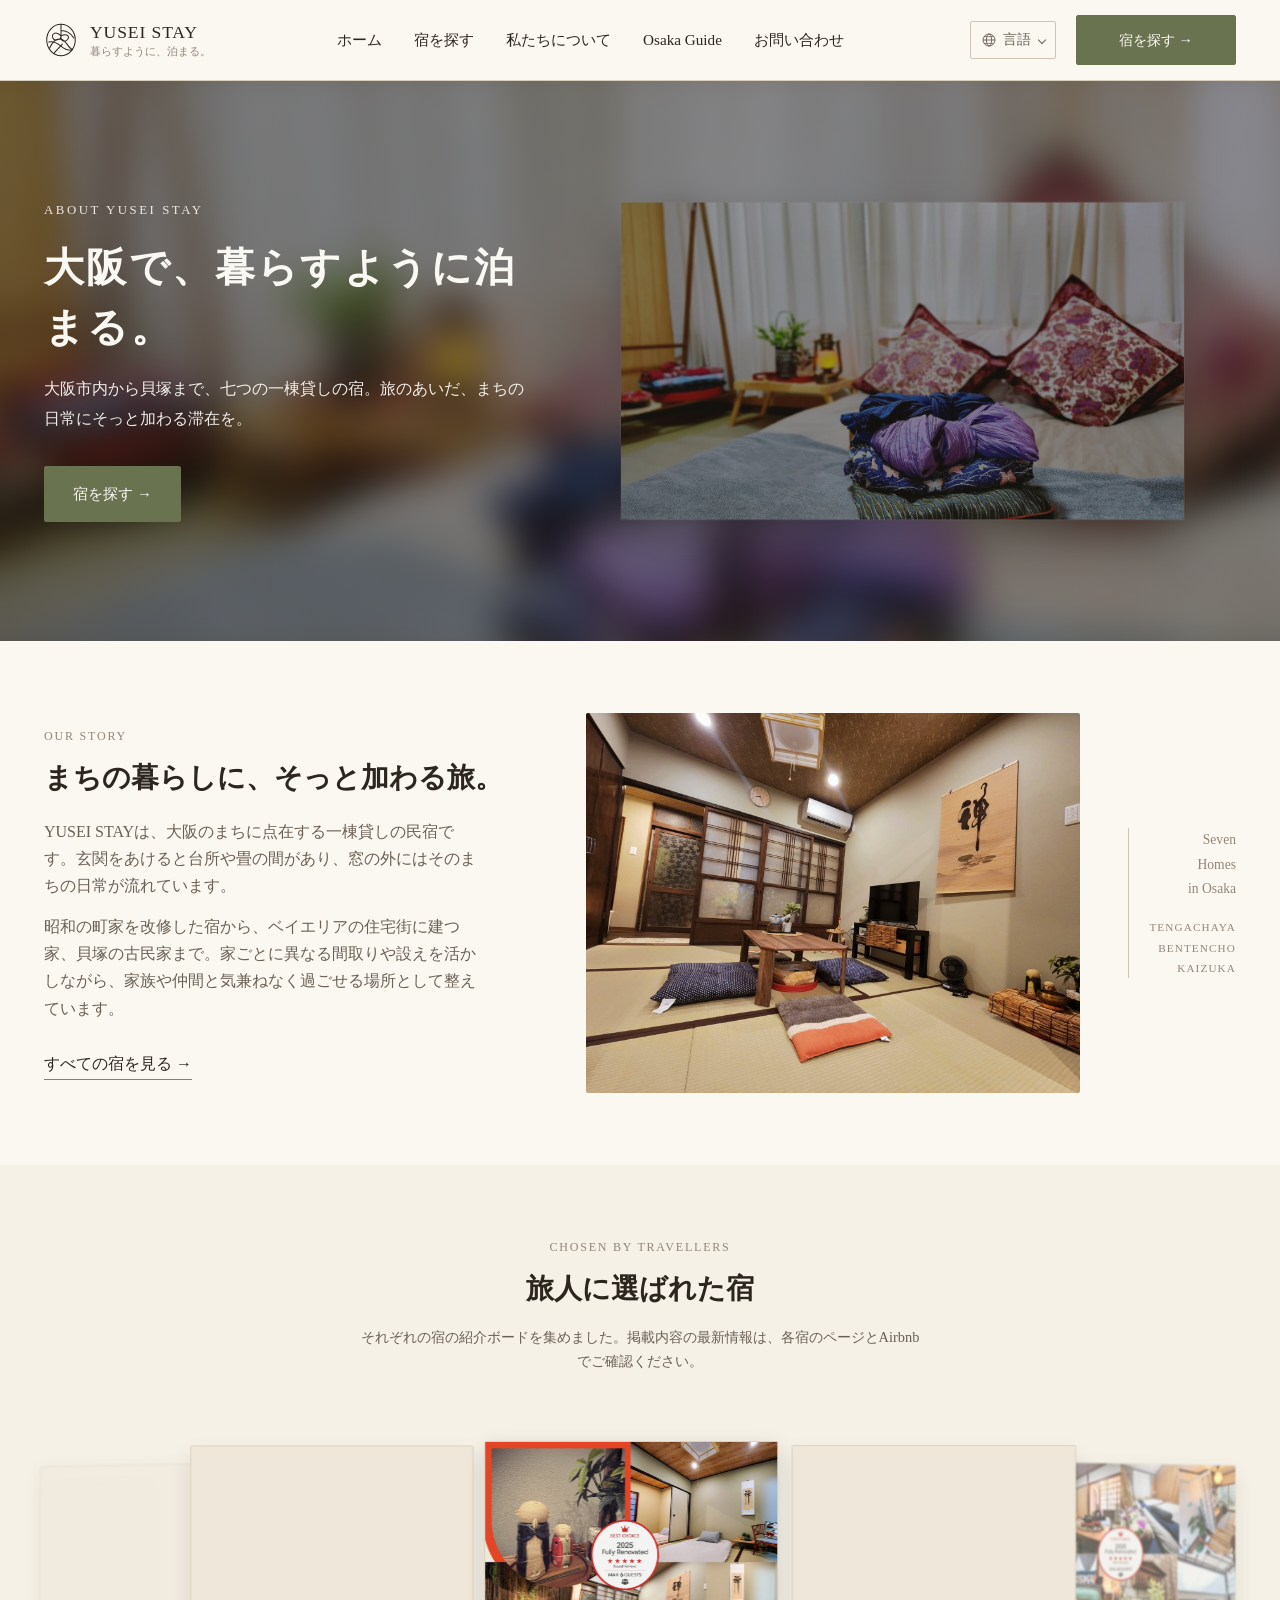
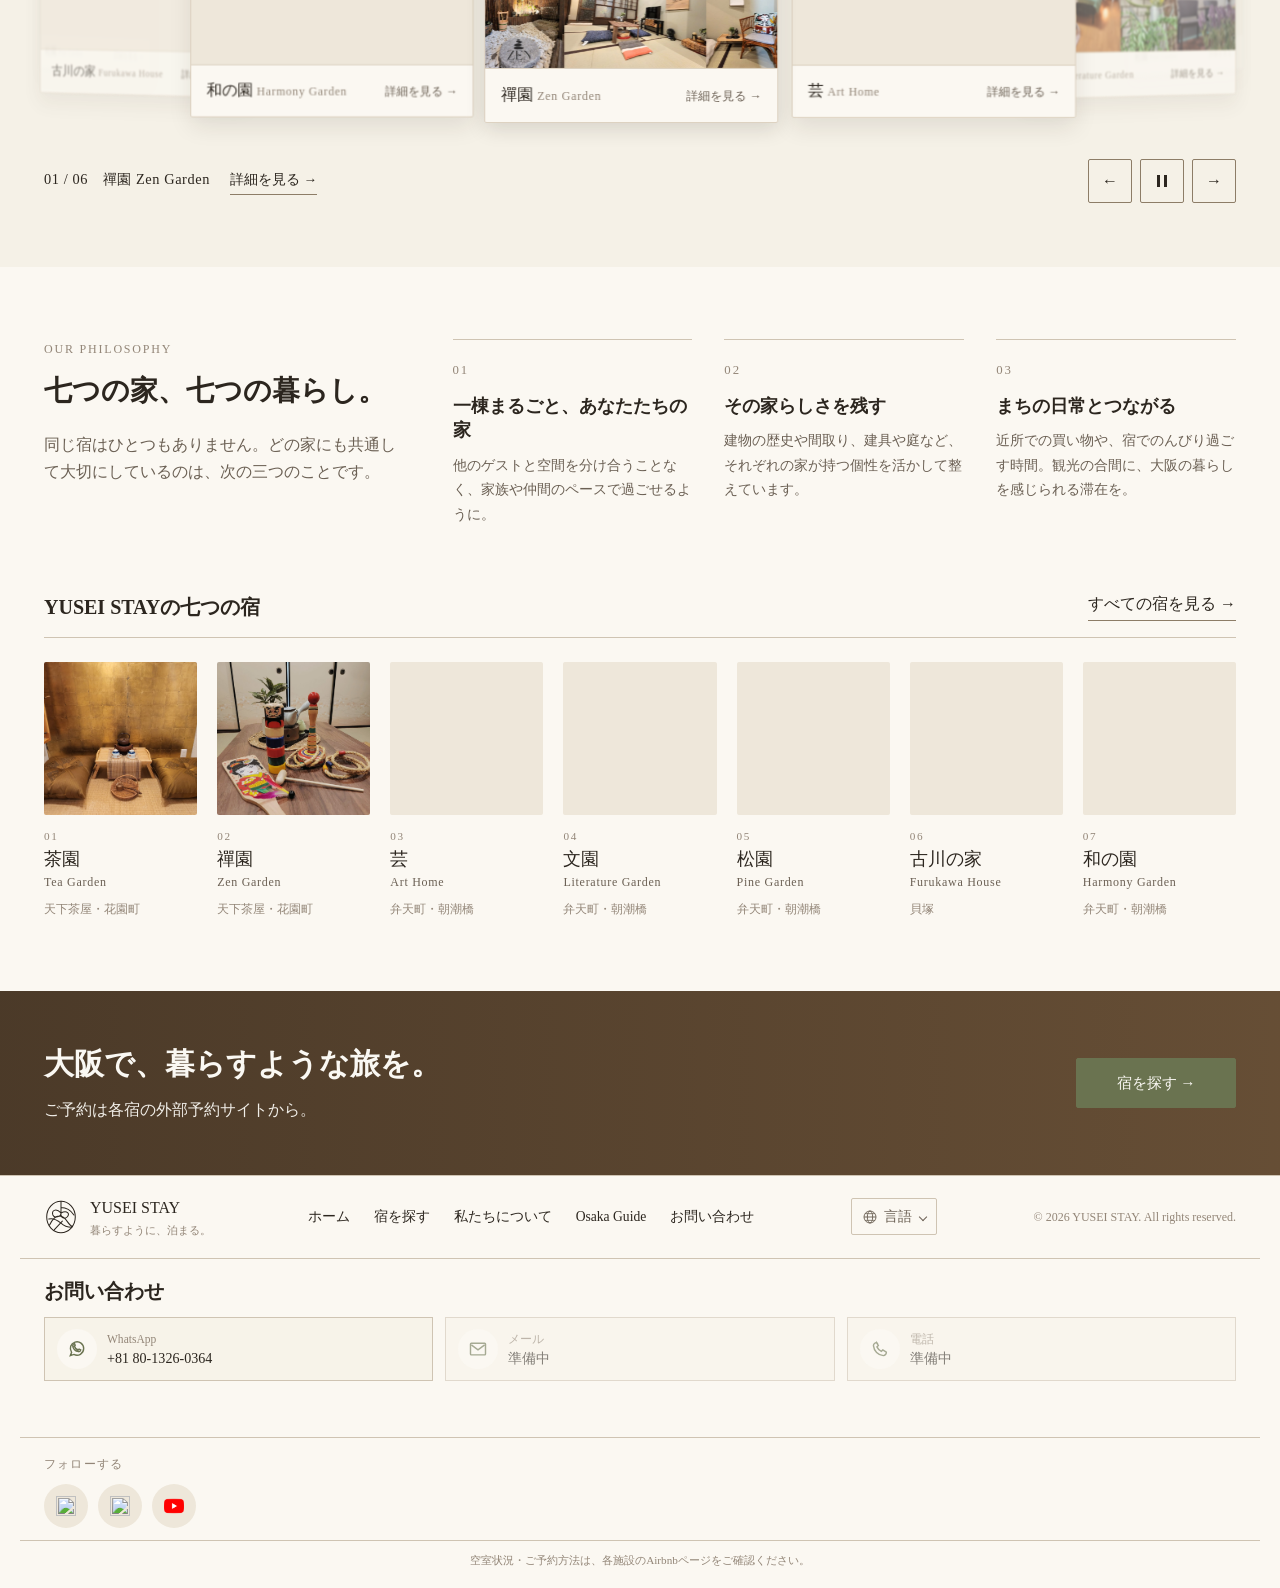
==== commit f2173fe9: "function change navi structure change to new version with new function and instructions" ====
--- a/about.html
+++ b/about.html
@@ -11,7 +11,7 @@
   <link rel="stylesheet" href="css/global.css">
   <link rel="stylesheet" href="css/header.css">
   <link rel="stylesheet" href="css/home.css">
-  <link rel="stylesheet" href="css/social.css">
+  <link rel="stylesheet" href="css/social.css?v=2">
   <link rel="stylesheet" href="css/motion.css">
   <link rel="stylesheet" href="css/responsive.css">
   <link rel="stylesheet" href="css/about.css">
@@ -37,8 +37,8 @@
           <li><a href="index.html" data-i18n="nav.home">ホーム</a></li>
           <li><a href="stays.html" data-i18n="nav.findStays">宿を探す</a></li>
           <li><a href="about.html" aria-current="page" data-i18n="nav.about">私たちについて</a></li>
-          <li><button type="button" data-info="faq" data-i18n="nav.faq">よくあるご質問</button></li>
-          <li><button type="button" data-info="contact" data-i18n="nav.contact">お問い合わせ</button></li>
+          <li><a href="tour-guide.html" data-i18n="nav.osakaGuide">Osaka Guide</a></li>
+          <li><a href="#footer-contact" data-contact-jump data-i18n="nav.contact">お問い合わせ</a></li>
         </ul>
       </nav>
 
@@ -74,8 +74,8 @@
         <li><a href="index.html" data-i18n="nav.home">ホーム</a></li>
         <li><a href="stays.html" data-i18n="nav.findStays">宿を探す</a></li>
         <li><a href="about.html" aria-current="page" data-i18n="nav.about">私たちについて</a></li>
-        <li><button type="button" data-info="faq" data-i18n="nav.faq">よくあるご質問</button></li>
-        <li><button type="button" data-info="contact" data-i18n="nav.contact">お問い合わせ</button></li>
+        <li><a href="tour-guide.html" data-i18n="nav.osakaGuide">Osaka Guide</a></li>
+        <li><a href="#footer-contact" data-contact-jump data-i18n="nav.contact">お問い合わせ</a></li>
       </ul>
       <div class="mobile-menu__language lang-switcher" data-lang-switcher>
         <button type="button" class="lang-switcher__trigger" data-lang-trigger aria-expanded="false" data-i18n-attr="aria-label:nav.language.label" aria-label="言語を選択">
@@ -397,8 +397,8 @@
           <li><a href="index.html" data-i18n="nav.home">ホーム</a></li>
           <li><a href="stays.html" data-i18n="nav.findStays">宿を探す</a></li>
           <li><a href="about.html" aria-current="page" data-i18n="nav.about">私たちについて</a></li>
-          <li><button type="button" data-info="faq" data-i18n="nav.faq">よくあるご質問</button></li>
-          <li><button type="button" data-info="contact" data-i18n="nav.contact">お問い合わせ</button></li>
+          <li><a href="tour-guide.html" data-i18n="nav.osakaGuide">Osaka Guide</a></li>
+          <li><a href="#footer-contact" data-contact-jump data-i18n="nav.contact">お問い合わせ</a></li>
         </ul>
       </nav>
 
@@ -418,6 +418,29 @@
       <p class="site-footer__copyright">&copy; 2026 YUSEI STAY. All rights reserved.</p>
     </div>
 
+    <section class="site-footer__contact container" id="footer-contact" aria-labelledby="footer-contact-title">
+      <h2 class="site-footer__contact-title" id="footer-contact-title" data-i18n="footer.contact">お問い合わせ</h2>
+      <ul class="contact-links">
+        <li>
+          <a class="contact-link" data-contact-channel="whatsapp">
+            <span class="contact-link__icon" aria-hidden="true"><svg viewBox="0 0 24 24" fill="none" stroke="currentColor" stroke-width="1.7"><path d="M20 11.5a8 8 0 0 1-11.8 7L4 20l1.5-4A8 8 0 1 1 20 11.5Z"/><path d="M9 8.5c.5 2.2 2.2 3.9 4.5 4.7l1-1 2 .8c-.2 1.3-1.2 2.2-2.5 2.2-3.8-.5-6.7-3.4-7.2-7.2 0-1.3.9-2.3 2.2-2.5l.8 2-1 .9Z"/></svg></span>
+            <span class="contact-link__copy"><span class="contact-link__label" data-i18n="footer.contact.whatsapp">WhatsApp</span><span class="contact-link__value" data-i18n="footer.contact.pending">準備中</span></span>
+          </a>
+        </li>
+        <li>
+          <a class="contact-link" data-contact-channel="email">
+            <span class="contact-link__icon" aria-hidden="true"><svg viewBox="0 0 24 24" fill="none" stroke="currentColor" stroke-width="1.7"><rect x="3" y="5" width="18" height="14" rx="1"/><path d="m4 7 8 6 8-6"/></svg></span>
+            <span class="contact-link__copy"><span class="contact-link__label" data-i18n="footer.contact.email">メール</span><span class="contact-link__value" data-i18n="footer.contact.pending">準備中</span></span>
+          </a>
+        </li>
+        <li>
+          <a class="contact-link" data-contact-channel="phone">
+            <span class="contact-link__icon" aria-hidden="true"><svg viewBox="0 0 24 24" fill="none" stroke="currentColor" stroke-width="1.7"><path d="M7.2 3.5 10 7.7 8.3 9.5c1.1 2.4 2.9 4.2 5.3 5.3l1.8-1.7 4.2 2.8c.1 2-1.4 4-3.6 4-6.4-.7-11.2-5.5-11.9-11.9 0-2.1 2-3.7 4-3.6Z"/></svg></span>
+            <span class="contact-link__copy"><span class="contact-link__label" data-i18n="footer.contact.phone">電話</span><span class="contact-link__value" data-i18n="footer.contact.pending">準備中</span></span>
+          </a>
+        </li>
+      </ul>
+    </section>
     <div class="site-footer__social container">
       <p class="site-footer__social-label" data-i18n="footer.followUs">フォローする</p>
       <ul class="social-icons">
@@ -454,6 +477,8 @@
   <script src="js/i18n.js"></script>
   <script src="js/language-switcher.js"></script>
   <script src="js/navigation.js"></script>
+  <script src="js/contact-config.js?v=1"></script>
+  <script src="js/contact-links.js?v=2"></script>
   <script src="js/social-config.js"></script>
   <script src="js/social-links.js"></script>
   <script src="js/animations.js"></script>
--- a/css/social.css
+++ b/css/social.css
@@ -79,3 +79,140 @@
 .social-icon--pending .social-icon__img {
   filter: grayscale(1) opacity(0.4);
 }
+
+/* ---- Footer contact shortcuts ---- */
+.site-footer__contact {
+  margin-top: 18px;
+  padding-top: 18px;
+  border-top: 1px solid var(--color-border);
+  scroll-margin-top: 96px;
+}
+
+.site-footer__contact-title {
+  margin-bottom: 12px;
+  font-family: var(--font-heading);
+  font-size: clamp(1rem, 1.6vw, 1.25rem);
+  color: var(--color-text);
+}
+
+.contact-links {
+  display: grid;
+  grid-template-columns: repeat(3, minmax(0, 1fr));
+  gap: 12px;
+  margin: 0;
+  padding: 0;
+  list-style: none;
+}
+
+.contact-link {
+  display: grid;
+  grid-template-columns: 40px minmax(0, 1fr);
+  align-items: center;
+  gap: 10px;
+  min-height: 64px;
+  padding: 10px 12px;
+  border: 1px solid var(--color-border);
+  background: color-mix(in srgb, var(--color-bg) 72%, transparent);
+  color: var(--color-text);
+  transition:
+    border-color var(--duration-hover) var(--ease-standard),
+    background-color var(--duration-hover) var(--ease-standard),
+    box-shadow var(--duration-hover) var(--ease-standard),
+    transform 160ms var(--ease-standard);
+}
+
+.contact-link__icon {
+  display: inline-flex;
+  align-items: center;
+  justify-content: center;
+  width: 40px;
+  height: 40px;
+  border-radius: 50%;
+  background: var(--color-surface);
+  color: var(--color-primary);
+  transition: transform 180ms var(--ease-standard), background-color var(--duration-hover) ease;
+}
+
+.contact-link__icon svg {
+  width: 20px;
+  height: 20px;
+}
+
+.contact-link__copy {
+  min-width: 0;
+}
+
+.contact-link__label,
+.contact-link__value {
+  display: block;
+}
+
+.contact-link__label {
+  font-size: 0.72rem;
+  color: var(--color-text-muted);
+}
+
+.contact-link__value {
+  overflow-wrap: anywhere;
+  font-size: 0.88rem;
+  line-height: 1.35;
+}
+
+.contact-link--active {
+  cursor: pointer;
+}
+
+.contact-link--active:hover,
+.contact-link--active:focus-visible {
+  border-color: var(--color-primary);
+  background: var(--color-bg);
+  box-shadow: var(--shadow-soft);
+  transform: translateY(-3px);
+}
+
+.contact-link--active:hover .contact-link__icon,
+.contact-link--active:focus-visible .contact-link__icon {
+  background: var(--color-primary);
+  color: var(--color-text-inverse);
+  transform: scale(1.08) rotate(-4deg);
+}
+
+.contact-link--active:active {
+  transform: translateY(0) scale(0.98);
+}
+
+.contact-link--pending {
+  opacity: 0.58;
+  cursor: default;
+}
+
+#footer-contact:target {
+  animation: yusei-contact-arrival 760ms var(--ease-standard);
+}
+
+@keyframes yusei-contact-arrival {
+  0% { background-color: transparent; }
+  35% { background-color: rgba(106, 115, 80, 0.12); }
+  100% { background-color: transparent; }
+}
+
+@media (max-width: 760px) {
+  .contact-links {
+    grid-template-columns: 1fr;
+  }
+
+  .contact-link {
+    min-height: 58px;
+  }
+}
+
+@media (prefers-reduced-motion: reduce) {
+  .contact-link,
+  .contact-link__icon {
+    transition: none;
+  }
+
+  #footer-contact:target {
+    animation: none;
+  }
+}
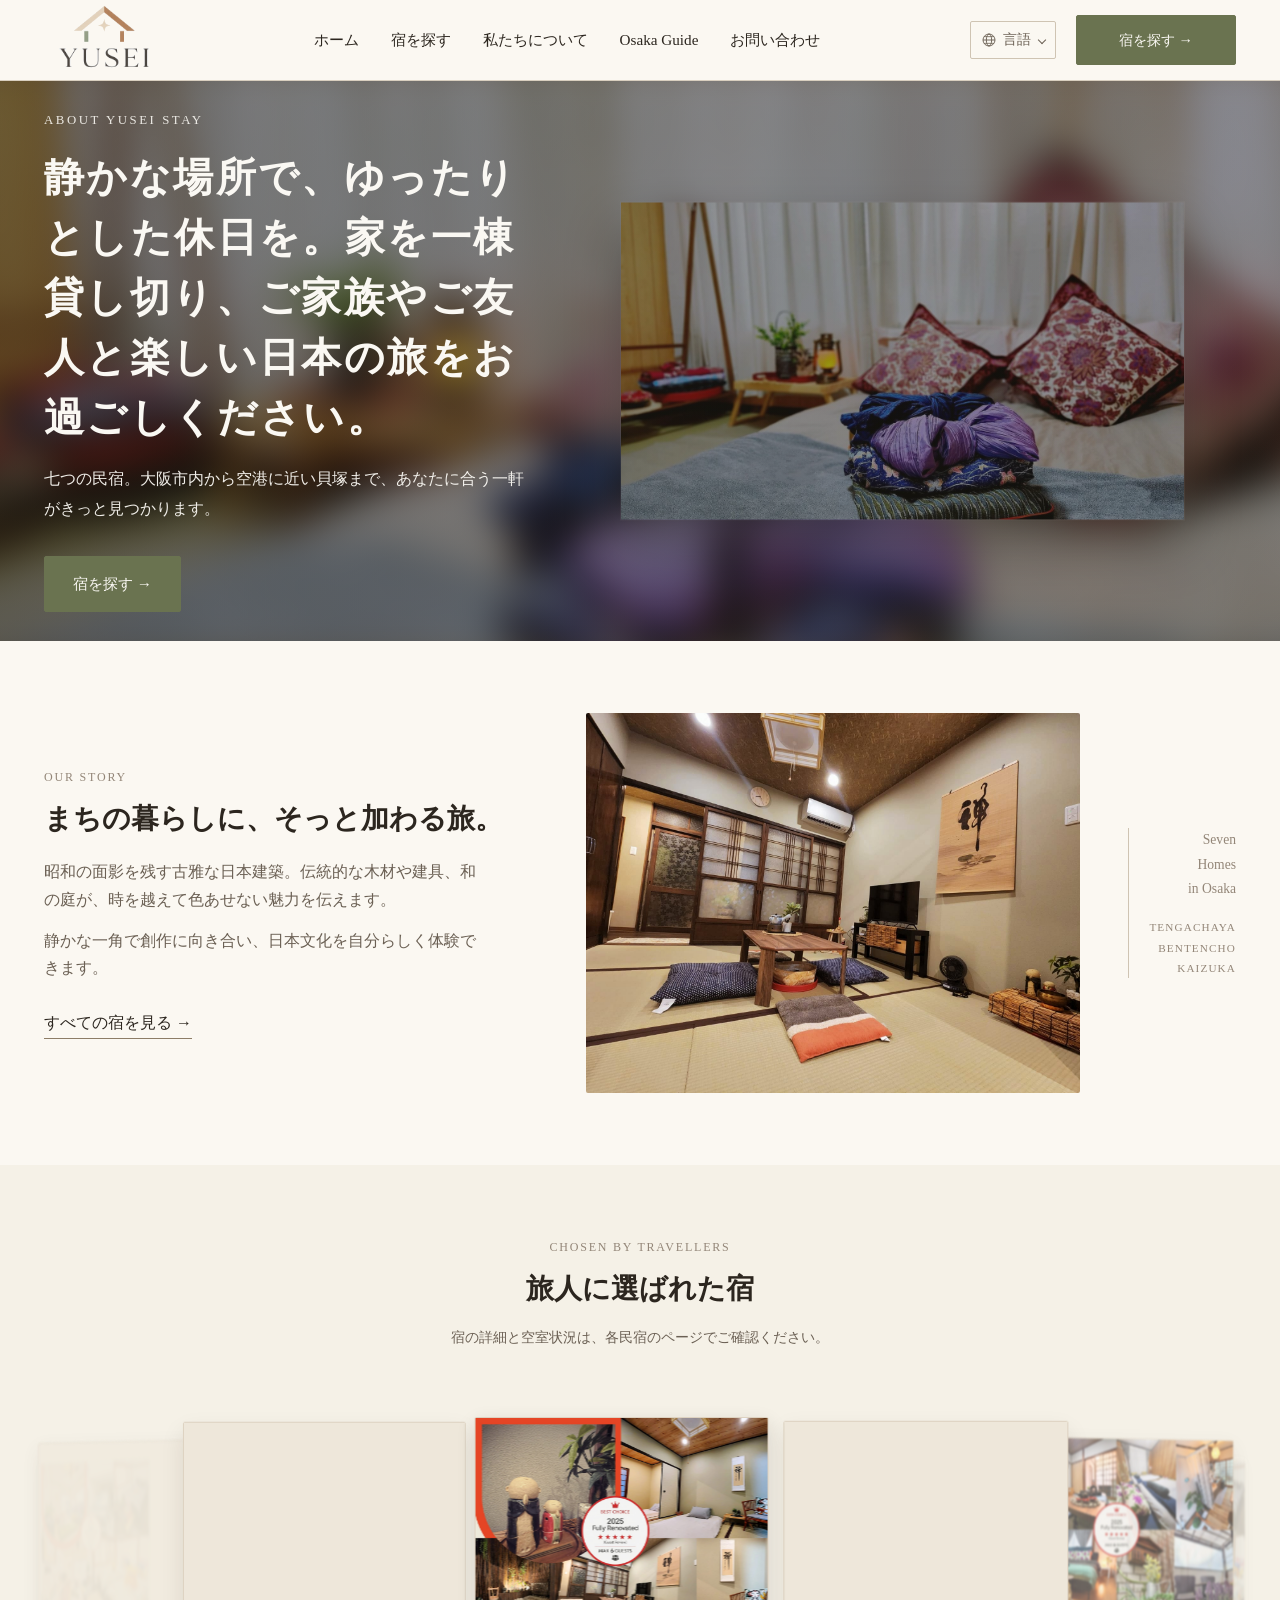
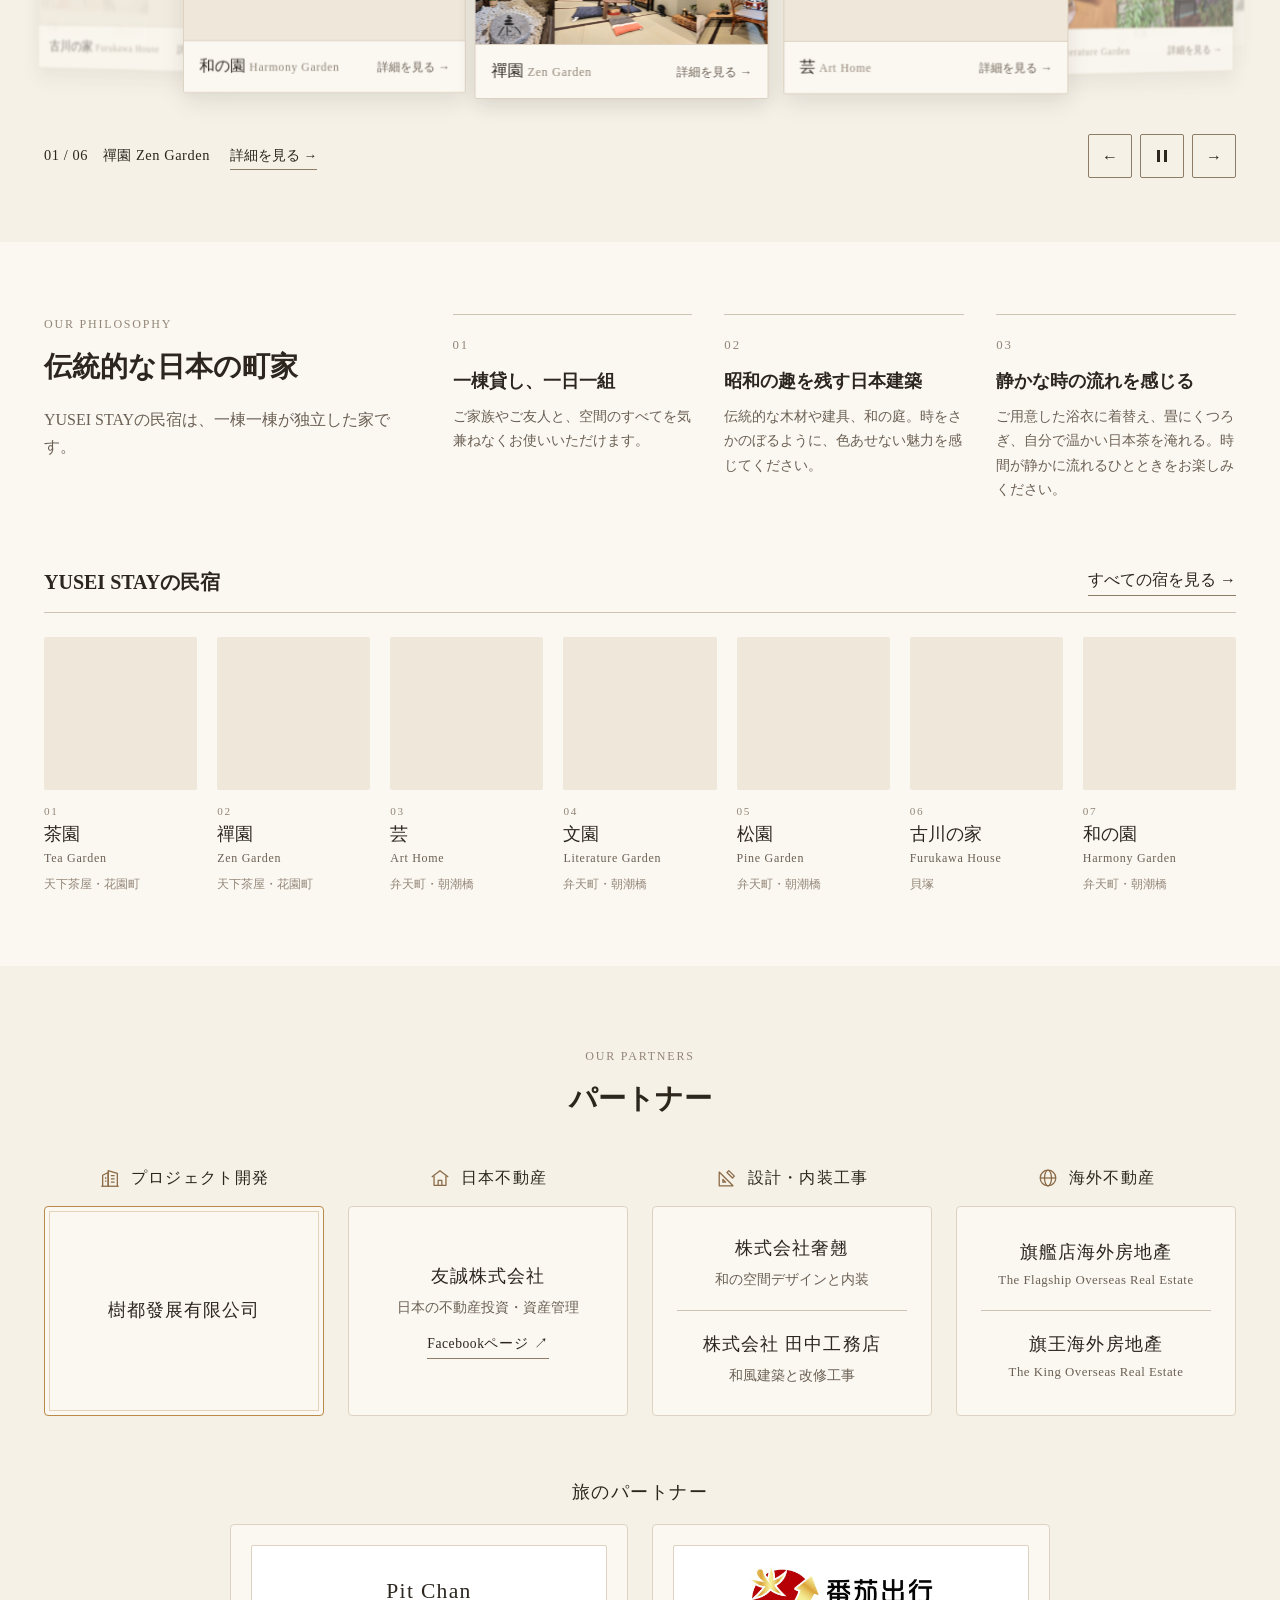
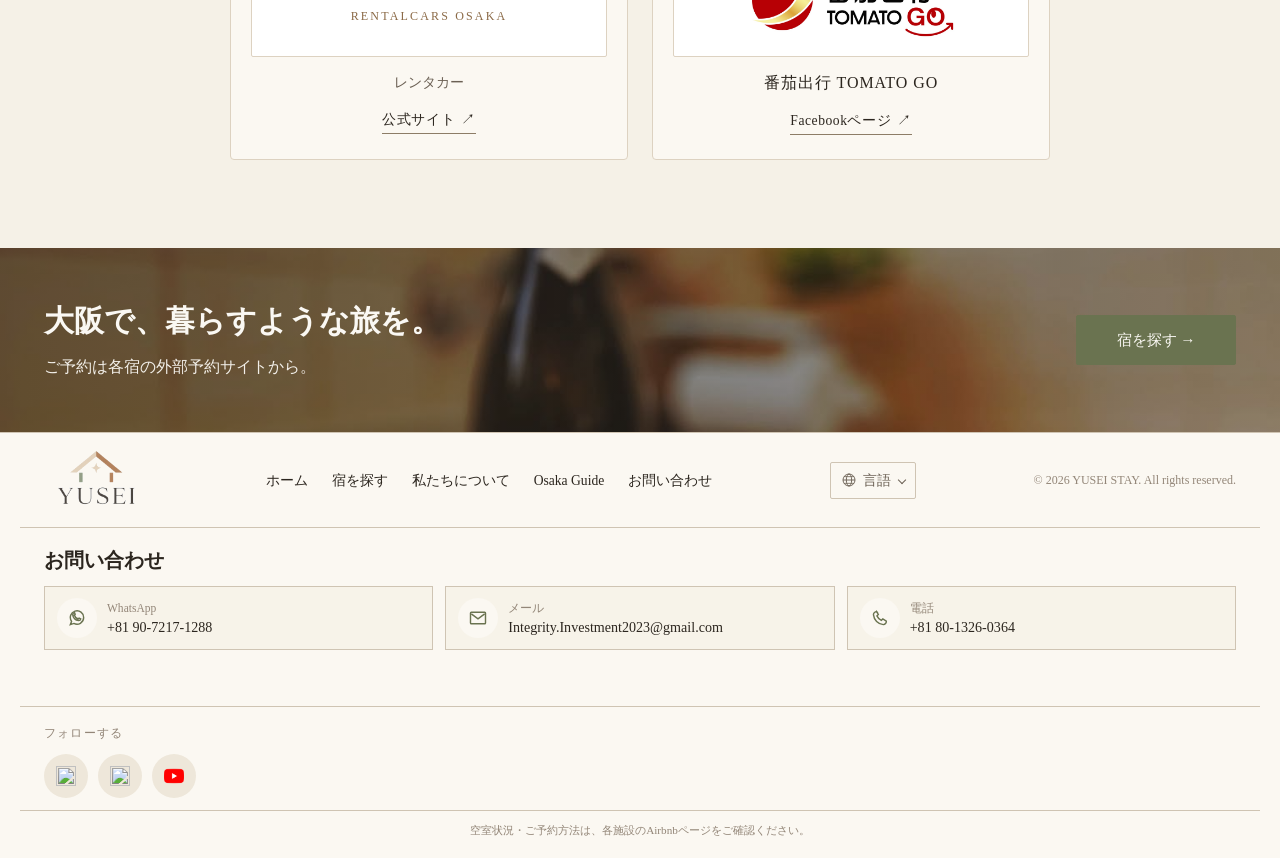
==== commit b0edd306: "Update" ====
--- a/about.html
+++ b/about.html
@@ -15,6 +15,7 @@
   <link rel="stylesheet" href="css/motion.css">
   <link rel="stylesheet" href="css/responsive.css">
   <link rel="stylesheet" href="css/about.css">
+  <link rel="stylesheet" href="css/partners.css">
 </head>
 <body class="page-about">
 
@@ -25,7 +26,7 @@
     <div class="site-header__inner container">
 
       <a href="index.html" class="brand" data-i18n-attr="aria-label:brand.ariaLabel" aria-label="YUSEI STAY ホームへ戻る">
-        <img src="assets/stays/brand-mark.svg" alt="" class="brand__mark">
+        <img src="assets/logo/yusei-logo.png" alt="" class="brand__mark">
         <span class="brand__text">
           <span class="brand__name">YUSEI STAY</span>
           <span class="brand__tagline" data-i18n="brand.tagline">暮らすように、泊まる。</span>
@@ -109,8 +110,8 @@
       <div class="hero__container container">
         <div class="hero__content">
           <p class="hero__eyebrow">ABOUT YUSEI STAY</p>
-          <h1 class="hero__heading hero__heading--ja" data-i18n="aboutPage.hero.lead">大阪で、暮らすように泊まる。</h1>
-          <p class="hero__description" data-i18n="aboutPage.hero.description">大阪市内から貝塚まで、七つの一棟貸しの宿。旅のあいだ、まちの日常にそっと加わる滞在を。</p>
+          <h1 class="hero__heading hero__heading--ja" data-i18n="aboutPage.hero.lead">静かな場所で、ゆったりとした休日を。家を一棟貸し切り、ご家族やご友人と楽しい日本の旅をお過ごしください。</h1>
+          <p class="hero__description" data-i18n="aboutPage.hero.description">七つの民宿。大阪市内から空港に近い貝塚まで、あなたに合う一軒がきっと見つかります。</p>
           <a href="stays.html" class="button button--primary" data-i18n="cta.findStays">宿を探す &rarr;</a>
         </div>
       </div>
@@ -124,8 +125,8 @@
         <div class="about__content">
           <p class="section-eyebrow">OUR STORY</p>
           <h2 class="section-heading" data-i18n="aboutPage.story.heading">まちの暮らしに、そっと加わる旅。</h2>
-          <p class="about__description" data-i18n="aboutPage.story.body1">YUSEI STAYは、大阪のまちに点在する一棟貸しの民宿です。玄関をあけると台所や畳の間があり、窓の外にはそのまちの日常が流れています。</p>
-          <p class="about__description" data-i18n="aboutPage.story.body2">昭和の町家を改修した宿から、ベイエリアの住宅街に建つ家、貝塚の古民家まで。家ごとに異なる間取りや設えを活かしながら、家族や仲間と気兼ねなく過ごせる場所として整えています。</p>
+          <p class="about__description" data-i18n="aboutPage.story.body1">昭和の面影を残す古雅な日本建築。伝統的な木材や建具、和の庭が、時を越えて色あせない魅力を伝えます。</p>
+          <p class="about__description" data-i18n="aboutPage.story.body2">静かな一角で創作に向き合い、日本文化を自分らしく体験できます。</p>
           <a href="stays.html" class="link-arrow" data-i18n="cta.viewAllStays">すべての宿を見る &rarr;</a>
         </div>
 
@@ -156,7 +157,7 @@
       <div class="awards__header container" data-reveal>
         <p class="section-eyebrow section-eyebrow--center">CHOSEN BY TRAVELLERS</p>
         <h2 class="section-heading section-heading--center" id="awards-heading" data-i18n="aboutPage.awards.heading">旅人に選ばれた宿</h2>
-        <p class="awards__lead" data-i18n="aboutPage.awards.lead">それぞれの宿の紹介ボードを集めました。掲載内容の最新情報は、各宿のページとAirbnbでご確認ください。</p>
+        <p class="awards__lead" data-i18n="aboutPage.awards.lead">宿の詳細と空室状況は、各民宿のページでご確認ください。</p>
       </div>
 
       <div class="award-ring" data-award-ring role="region" data-i18n-attr="aria-label:aboutPage.awards.regionLabel" aria-label="各宿の紹介ボード">
@@ -262,32 +263,32 @@
       <div class="philosophy__inner container" data-reveal>
         <div class="philosophy__intro">
           <p class="section-eyebrow">OUR PHILOSOPHY</p>
-          <h2 class="section-heading" data-i18n="aboutPage.philosophy.heading">七つの家、七つの暮らし。</h2>
-          <p class="philosophy__lead" data-i18n="aboutPage.philosophy.lead">同じ宿はひとつもありません。どの家にも共通して大切にしているのは、次の三つのことです。</p>
+          <h2 class="section-heading" data-i18n="aboutPage.philosophy.heading">伝統的な日本の町家</h2>
+          <p class="philosophy__lead" data-i18n="aboutPage.philosophy.lead">YUSEI STAYの民宿は、一棟一棟が独立した家です。</p>
         </div>
 
         <ol class="philosophy__list">
           <li class="philosophy__item">
             <span class="philosophy__number" aria-hidden="true">01</span>
-            <h3 class="philosophy__title" data-i18n="aboutPage.philosophy.item1.title">一棟まるごと、あなたたちの家</h3>
-            <p class="philosophy__description" data-i18n="aboutPage.philosophy.item1.description">他のゲストと空間を分け合うことなく、家族や仲間のペースで過ごせるように。</p>
+            <h3 class="philosophy__title" data-i18n="aboutPage.philosophy.item1.title">一棟貸し、一日一組</h3>
+            <p class="philosophy__description" data-i18n="aboutPage.philosophy.item1.description">ご家族やご友人と、空間のすべてを気兼ねなくお使いいただけます。</p>
           </li>
           <li class="philosophy__item">
             <span class="philosophy__number" aria-hidden="true">02</span>
-            <h3 class="philosophy__title" data-i18n="aboutPage.philosophy.item2.title">その家らしさを残す</h3>
-            <p class="philosophy__description" data-i18n="aboutPage.philosophy.item2.description">建物の歴史や間取り、建具や庭など、それぞれの家が持つ個性を活かして整えています。</p>
+            <h3 class="philosophy__title" data-i18n="aboutPage.philosophy.item2.title">昭和の趣を残す日本建築</h3>
+            <p class="philosophy__description" data-i18n="aboutPage.philosophy.item2.description">伝統的な木材や建具、和の庭。時をさかのぼるように、色あせない魅力を感じてください。</p>
           </li>
           <li class="philosophy__item">
             <span class="philosophy__number" aria-hidden="true">03</span>
-            <h3 class="philosophy__title" data-i18n="aboutPage.philosophy.item3.title">まちの日常とつながる</h3>
-            <p class="philosophy__description" data-i18n="aboutPage.philosophy.item3.description">近所での買い物や、宿でのんびり過ごす時間。観光の合間に、大阪の暮らしを感じられる滞在を。</p>
+            <h3 class="philosophy__title" data-i18n="aboutPage.philosophy.item3.title">静かな時の流れを感じる</h3>
+            <p class="philosophy__description" data-i18n="aboutPage.philosophy.item3.description">ご用意した浴衣に着替え、畳にくつろぎ、自分で温かい日本茶を淹れる。時間が静かに流れるひとときをお楽しみください。</p>
           </li>
         </ol>
       </div>
 
       <div class="homes container" data-reveal>
         <div class="homes__header">
-          <h3 class="homes__heading" data-i18n="aboutPage.homes.heading">YUSEI STAYの七つの宿</h3>
+          <h3 class="homes__heading" data-i18n="aboutPage.homes.heading">YUSEI STAYの民宿</h3>
           <a href="stays.html" class="link-arrow" data-i18n="cta.viewAllStays">すべての宿を見る &rarr;</a>
         </div>
 
@@ -360,6 +361,127 @@
     </section>
 
     <!-- ============================================
+         PARTNERS — four categories + travel partners (css/partners.css)
+         Company names are official names and are not translated.
+         Only confirmed destinations are linked; entries without one are
+         plain text (see the maintainer comments at each entry).
+         ============================================ -->
+    <section id="partners" class="partners" aria-labelledby="partners-heading">
+      <div class="partners__header container" data-reveal>
+        <p class="section-eyebrow section-eyebrow--center">OUR PARTNERS</p>
+        <h2 class="section-heading section-heading--center" id="partners-heading" data-i18n="partners.heading">パートナー</h2>
+      </div>
+
+      <div class="partners__grid container" data-reveal>
+
+        <div class="partner-group">
+          <h3 class="partner-group__title">
+            <svg class="partner-group__icon" viewBox="0 0 24 24" aria-hidden="true" focusable="false" fill="none" stroke="currentColor" stroke-width="1.4" stroke-linejoin="round"><path d="M4 21V9l6-3v15"/><path d="M10 21V4l10 3v14"/><path d="M2.5 21h19"/><path d="M13 9.5h4M13 13h4M13 16.5h4M6.5 12h1.5M6.5 15.5h1.5"/></svg>
+            <span data-i18n="partners.category.development">プロジェクト開発</span>
+          </h3>
+          <div class="partner-card partner-card--featured">
+            <!-- 樹都發展有限公司: no confirmed URL yet. When the owner supplies one,
+                 add a .partner-link like the 友誠株式会社 entry. -->
+            <div class="partner">
+              <p class="partner__name">樹都發展有限公司</p>
+            </div>
+          </div>
+        </div>
+
+        <div class="partner-group">
+          <h3 class="partner-group__title">
+            <svg class="partner-group__icon" viewBox="0 0 24 24" aria-hidden="true" focusable="false" fill="none" stroke="currentColor" stroke-width="1.4" stroke-linejoin="round"><path d="M3 11 12 4l9 7"/><path d="M5.5 9.5V20h13V9.5"/><path d="M10 20v-5.5h4V20"/></svg>
+            <span data-i18n="partners.category.realEstate">日本不動産</span>
+          </h3>
+          <div class="partner-card">
+            <div class="partner">
+              <p class="partner__name">友誠株式会社</p>
+              <p class="partner__description" data-i18n="partners.yusei.description">日本の不動産投資・資産管理</p>
+              <a href="https://www.facebook.com/p/友誠株式会社日本不動產移居日本-61572866384436/" class="partner-link" target="_blank" rel="noopener noreferrer">
+                <span data-i18n="partners.cta.facebook">Facebookページ</span>
+                <span class="partner-link__arrow" aria-hidden="true">&nearr;</span>
+                <span class="visually-hidden" data-i18n="partners.newTab">（新しいタブで開きます）</span>
+              </a>
+            </div>
+          </div>
+        </div>
+
+        <div class="partner-group">
+          <h3 class="partner-group__title">
+            <svg class="partner-group__icon" viewBox="0 0 24 24" aria-hidden="true" focusable="false" fill="none" stroke="currentColor" stroke-width="1.4" stroke-linejoin="round"><path d="M3.5 20.5V5.5l15 15h-15Z"/><path d="M7.5 16.5v-3l3 3h-3Z"/><path d="m14 4 6 6-2 2-6-6 2-2Z"/></svg>
+            <span data-i18n="partners.category.design">設計・内装工事</span>
+          </h3>
+          <div class="partner-card">
+            <!-- 株式会社奢翹: no confirmed URL yet. When the owner supplies one,
+                 add a .partner-link like the 友誠株式会社 entry. -->
+            <div class="partner">
+              <p class="partner__name">株式会社奢翹</p>
+              <p class="partner__description" data-i18n="partners.shakyo.description">和の空間デザインと内装</p>
+            </div>
+            <!-- 株式会社 田中工務店: no confirmed URL yet (several unrelated companies
+                 share this name — use only a URL the owner confirms). -->
+            <div class="partner">
+              <p class="partner__name">株式会社 田中工務店</p>
+              <p class="partner__description" data-i18n="partners.tanaka.description">和風建築と改修工事</p>
+            </div>
+          </div>
+        </div>
+
+        <div class="partner-group">
+          <h3 class="partner-group__title">
+            <svg class="partner-group__icon" viewBox="0 0 24 24" aria-hidden="true" focusable="false" fill="none" stroke="currentColor" stroke-width="1.4" stroke-linejoin="round"><circle cx="12" cy="12" r="8.5"/><ellipse cx="12" cy="12" rx="3.8" ry="8.5"/><path d="M3.5 12h17"/></svg>
+            <span data-i18n="partners.category.overseas">海外不動産</span>
+          </h3>
+          <div class="partner-card">
+            <!-- 旗艦店海外房地產: no confirmed URL yet. When the owner supplies one,
+                 add a .partner-link like the 友誠株式会社 entry. -->
+            <div class="partner">
+              <p class="partner__name">旗艦店海外房地產</p>
+              <p class="partner__name-en">The Flagship Overseas Real Estate</p>
+            </div>
+            <!-- 旗王海外房地產: no confirmed URL yet. When the owner supplies one,
+                 add a .partner-link like the 友誠株式会社 entry. -->
+            <div class="partner">
+              <p class="partner__name">旗王海外房地產</p>
+              <p class="partner__name-en">The King Overseas Real Estate</p>
+            </div>
+          </div>
+        </div>
+
+      </div>
+
+      <div class="partners-travel container" data-reveal>
+        <h3 class="partners-travel__heading" data-i18n="partners.travel.heading">旅のパートナー</h3>
+
+        <div class="partners-travel__grid">
+          <div class="partner-card partner-card--travel">
+            <div class="partner-mark">
+              <p class="partner-mark__wordmark">Pit Chan <span>Rentalcars Osaka</span></p>
+            </div>
+            <p class="partner__service" data-i18n="partners.travel.carRental">レンタカー</p>
+            <a href="https://www.pitchanrentalcarsosaka.com/" class="partner-link" target="_blank" rel="noopener noreferrer">
+              <span data-i18n="partners.cta.website">公式サイト</span>
+              <span class="partner-link__arrow" aria-hidden="true">&nearr;</span>
+              <span class="visually-hidden" data-i18n="partners.newTab">（新しいタブで開きます）</span>
+            </a>
+          </div>
+
+          <div class="partner-card partner-card--travel">
+            <div class="partner-mark">
+              <img src="assets/partners/tomato-go-logo.png" alt="" class="partner-mark__logo" width="1600" height="620" loading="lazy" decoding="async">
+            </div>
+            <p class="partner__name">番茄出行 TOMATO GO</p>
+            <a href="https://www.facebook.com/tomatogohk/" class="partner-link" target="_blank" rel="noopener noreferrer">
+              <span data-i18n="partners.cta.facebook">Facebookページ</span>
+              <span class="partner-link__arrow" aria-hidden="true">&nearr;</span>
+              <span class="visually-hidden" data-i18n="partners.newTab">（新しいタブで開きます）</span>
+            </a>
+          </div>
+        </div>
+      </div>
+    </section>
+
+    <!-- ============================================
          FINAL CTA / BOOKING BANNER (same as homepage)
          ============================================ -->
     <section id="booking-cta" class="booking-cta">
@@ -385,7 +507,7 @@
     <div class="site-footer__inner container">
 
       <a href="index.html" class="site-footer__brand" data-i18n-attr="aria-label:brand.ariaLabel" aria-label="YUSEI STAY ホームへ戻る">
-        <img src="assets/stays/brand-mark.svg" alt="" class="brand__mark">
+        <img src="assets/logo/yusei-logo.png" alt="" class="brand__mark">
         <div>
           <p class="site-footer__brand-name">YUSEI STAY</p>
           <p class="site-footer__brand-tagline" data-i18n="brand.tagline">暮らすように、泊まる。</p>
@@ -477,7 +599,7 @@
   <script src="js/i18n.js"></script>
   <script src="js/language-switcher.js"></script>
   <script src="js/navigation.js"></script>
-  <script src="js/contact-config.js?v=1"></script>
+  <script src="js/contact-config.js?v=2"></script>
   <script src="js/contact-links.js?v=2"></script>
   <script src="js/social-config.js"></script>
   <script src="js/social-links.js"></script>
--- a/css/variables.css
+++ b/css/variables.css
@@ -30,6 +30,7 @@
   /* ---- Colour: accents ---- */
   --color-secondary: #8B6A47;       /* Aged Wood — decorative accent */
   --color-accent-gold: #B98B4A;     /* Lantern Gold — small warm highlights */
+  --color-night-blue: #0E1A33;      /* Night Blue — hotel preview poster backdrop */
 
   /* ---- Colour: border / structure ---- */
   --color-border: #CFC4B3;          /* Muted Stone — default borders / dividers */
--- a/css/header.css
+++ b/css/header.css
@@ -24,21 +24,25 @@
 .brand {
   display: flex;
   align-items: center;
-  gap: 12px;
-  flex-shrink: 0;
-}
-
-.brand__mark {
+  justify-content: center;
+  width: 120px;
+  height: 70px;
+  overflow: hidden;
+  flex-shrink: 0;
+}
+
+.brand .brand__mark {
   display: block;
-  width: 34px;
-  height: 34px;
+  width: 210px;
+  height: auto;
+  max-width: none;
+  object-fit: contain;
+  mix-blend-mode: darken;
   flex-shrink: 0;
 }
 
 .brand__text {
-  display: flex;
-  flex-direction: column;
-  line-height: 1.3;
+  display: none;
 }
 
 .brand__name {
@@ -368,7 +372,23 @@
 .site-footer__brand {
   display: flex;
   align-items: center;
-  gap: 12px;
+  justify-content: center;
+  width: 104px;
+  height: 58px;
+  overflow: hidden;
+}
+
+.site-footer__brand .brand__mark {
+  display: block;
+  width: 180px;
+  height: auto;
+  max-width: none;
+  object-fit: contain;
+  mix-blend-mode: darken;
+}
+
+.site-footer__brand > div {
+  display: none;
 }
 
 .site-footer__brand-name {
--- a/css/partners.css
+++ b/css/partners.css
@@ -0,0 +1,281 @@
+/* ============================================================
+   Yusei Stay — About page partners (#partners in about.html)
+   Main row: four category groups, heading above each card.
+   Travel row: two smaller cards (text wordmark / supplied logo).
+   Only real <a class="partner-link"> elements are interactive;
+   plain-text entries get no pointer, hover or lift.
+   Breakpoints: 4 columns >=1100px, 2 columns 601–1099px,
+   1 column <=600px.
+   ============================================================ */
+.partners {
+  background-color: var(--color-bg);
+  padding-block: 80px 88px;
+}
+
+.partners__header {
+  margin-bottom: 48px;
+}
+
+/* ---- Main row ---- */
+.partners__grid {
+  display: grid;
+  grid-template-columns: repeat(4, minmax(0, 1fr));
+  gap: 40px 24px;
+}
+
+.partner-group {
+  display: flex;
+  flex-direction: column;
+  min-width: 0;
+}
+
+.partner-group__title {
+  display: flex;
+  align-items: center;
+  justify-content: center;
+  gap: 10px;
+  margin-bottom: 16px;
+  font-family: var(--font-heading);
+  font-size: 1rem;
+  font-weight: 500;
+  letter-spacing: 0.08em;
+  line-height: 1.5;
+  color: var(--color-text);
+  text-align: center;
+}
+
+.partner-group__icon {
+  flex: 0 0 auto;
+  width: 22px;
+  height: 22px;
+  color: var(--color-secondary);
+}
+
+/* ---- Card ---- */
+.partner-card {
+  flex: 1 1 auto;
+  display: flex;
+  flex-direction: column;
+  justify-content: center;
+  padding: 28px 24px;
+  background-color: var(--color-surface);
+  border: 1px solid var(--color-card-border);
+  border-radius: 4px;
+  text-align: center;
+}
+
+/* Fine gold double line, as in the reference layout */
+.partner-card--featured {
+  border-color: var(--color-accent-gold);
+  box-shadow: inset 0 0 0 4px var(--color-surface), inset 0 0 0 5px rgba(185, 139, 74, 0.35);
+}
+
+.partner + .partner {
+  margin-top: 20px;
+  padding-top: 20px;
+  border-top: 1px solid var(--color-border);
+}
+
+.partner__name {
+  font-family: var(--font-heading);
+  font-size: 1.15rem;
+  letter-spacing: 0.06em;
+  line-height: 1.5;
+  color: var(--color-text);
+  overflow-wrap: anywhere;
+}
+
+.partner__name-en {
+  margin-top: 4px;
+  font-size: 0.8rem;
+  letter-spacing: 0.04em;
+  line-height: 1.5;
+  color: var(--color-text-secondary);
+  overflow-wrap: anywhere;
+}
+
+.partner__description,
+.partner__service {
+  margin-top: 6px;
+  font-size: 0.85rem;
+  line-height: 1.6;
+  color: var(--color-text-secondary);
+}
+
+/* ---- Confirmed external links ---- */
+.partner-link {
+  display: inline-flex;
+  align-items: center;
+  align-self: center;
+  gap: 6px;
+  margin-top: 14px;
+  padding-bottom: 2px;
+  font-size: 0.85rem;
+  letter-spacing: 0.04em;
+  color: var(--color-text);
+  border-bottom: 1px solid var(--color-border-strong);
+  transition:
+    color var(--duration-hover) var(--ease-standard),
+    border-color var(--duration-hover) var(--ease-standard);
+}
+
+.partner-link__arrow {
+  display: inline-block;
+  transition: transform var(--duration-hover) var(--ease-standard);
+}
+
+.partner-link:hover,
+.partner-link:focus-visible {
+  color: var(--color-primary);
+  border-color: var(--color-primary);
+}
+
+.partner-link:hover .partner-link__arrow,
+.partner-link:focus-visible .partner-link__arrow {
+  transform: translate(2px, -2px);
+}
+
+.partner-link:focus-visible {
+  outline: 2px solid var(--color-focus);
+  outline-offset: 4px;
+}
+
+/* ---- Travel partners ---- */
+.partners-travel {
+  margin-top: 64px;
+}
+
+.partners-travel__heading {
+  margin-bottom: 20px;
+  font-family: var(--font-heading);
+  font-size: 1.1rem;
+  font-weight: 500;
+  letter-spacing: 0.08em;
+  color: var(--color-text);
+  text-align: center;
+}
+
+.partners-travel__grid {
+  display: grid;
+  grid-template-columns: repeat(2, minmax(0, 1fr));
+  gap: 24px;
+  max-width: 820px;
+  margin-inline: auto;
+}
+
+.partner-card--travel {
+  justify-content: flex-start;
+  align-items: center;
+  padding: 20px 20px 24px;
+}
+
+/* White inset shared by the logo and the text wordmark so both cards
+   line up. */
+.partner-mark {
+  display: flex;
+  align-items: center;
+  justify-content: center;
+  width: 100%;
+  min-height: 112px;
+  margin-bottom: 14px;
+  padding: 12px 16px;
+  background-color: #FFFFFF;
+  border: 1px solid var(--color-card-border);
+  border-radius: 2px;
+}
+
+.partner-mark__logo {
+  width: 100%;
+  max-width: 220px;
+  height: auto;
+  object-fit: contain;
+}
+
+.partner-mark__wordmark {
+  font-family: var(--font-heading);
+  font-size: 1.35rem;
+  letter-spacing: 0.06em;
+  line-height: 1.3;
+  color: var(--color-text);
+  overflow-wrap: anywhere;
+}
+
+.partner-mark__wordmark span {
+  display: block;
+  margin-top: 4px;
+  font-size: 0.75rem;
+  letter-spacing: 0.18em;
+  text-transform: uppercase;
+  color: var(--color-secondary);
+}
+
+.partner-card--travel .partner__name {
+  font-size: 1rem;
+}
+
+.partner-card--travel .partner__service {
+  margin-top: 0;
+  font-size: 0.9rem;
+}
+
+@media (prefers-reduced-motion: reduce) {
+  .partner-link:hover .partner-link__arrow,
+  .partner-link:focus-visible .partner-link__arrow {
+    transform: none;
+  }
+}
+
+/* ============================================================
+   TWO COLUMNS (601–1099px)
+   ============================================================ */
+@media (max-width: 1099px) {
+
+  .partners__grid {
+    grid-template-columns: repeat(2, minmax(0, 1fr));
+  }
+}
+
+/* ============================================================
+   MOBILE (<=768px)
+   ============================================================ */
+@media (max-width: 768px) {
+
+  .partners {
+    padding-block: 48px 56px;
+  }
+
+  .partners__header {
+    margin-bottom: 32px;
+  }
+
+  .partners-travel {
+    margin-top: 48px;
+  }
+}
+
+/* ============================================================
+   ONE COLUMN (<=600px)
+   ============================================================ */
+@media (max-width: 600px) {
+
+  .partners__grid,
+  .partners-travel__grid {
+    grid-template-columns: minmax(0, 1fr);
+  }
+
+  .partners__grid {
+    gap: 32px;
+  }
+
+  .partner-card {
+    padding: 22px 18px;
+  }
+
+  .partner-card--travel {
+    padding: 18px 16px 22px;
+  }
+
+  .partner-mark {
+    min-height: 96px;
+  }
+}
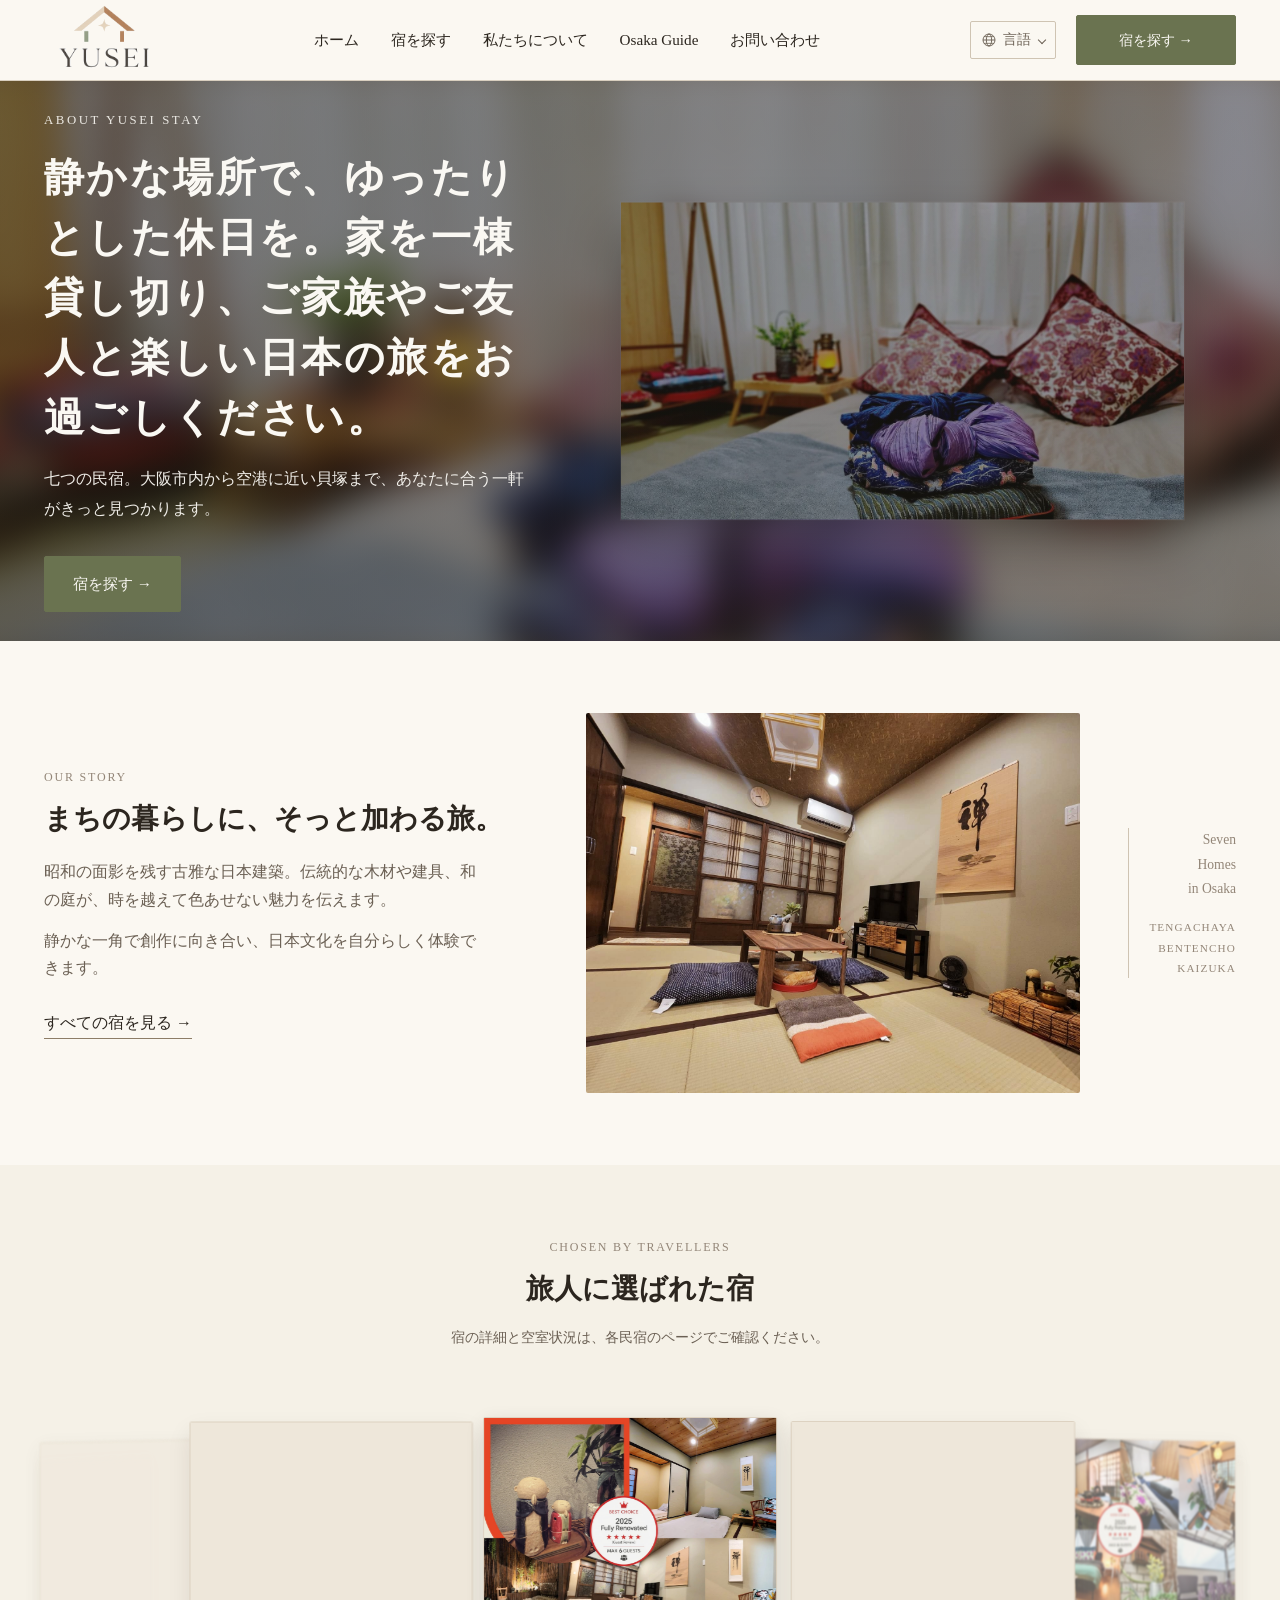
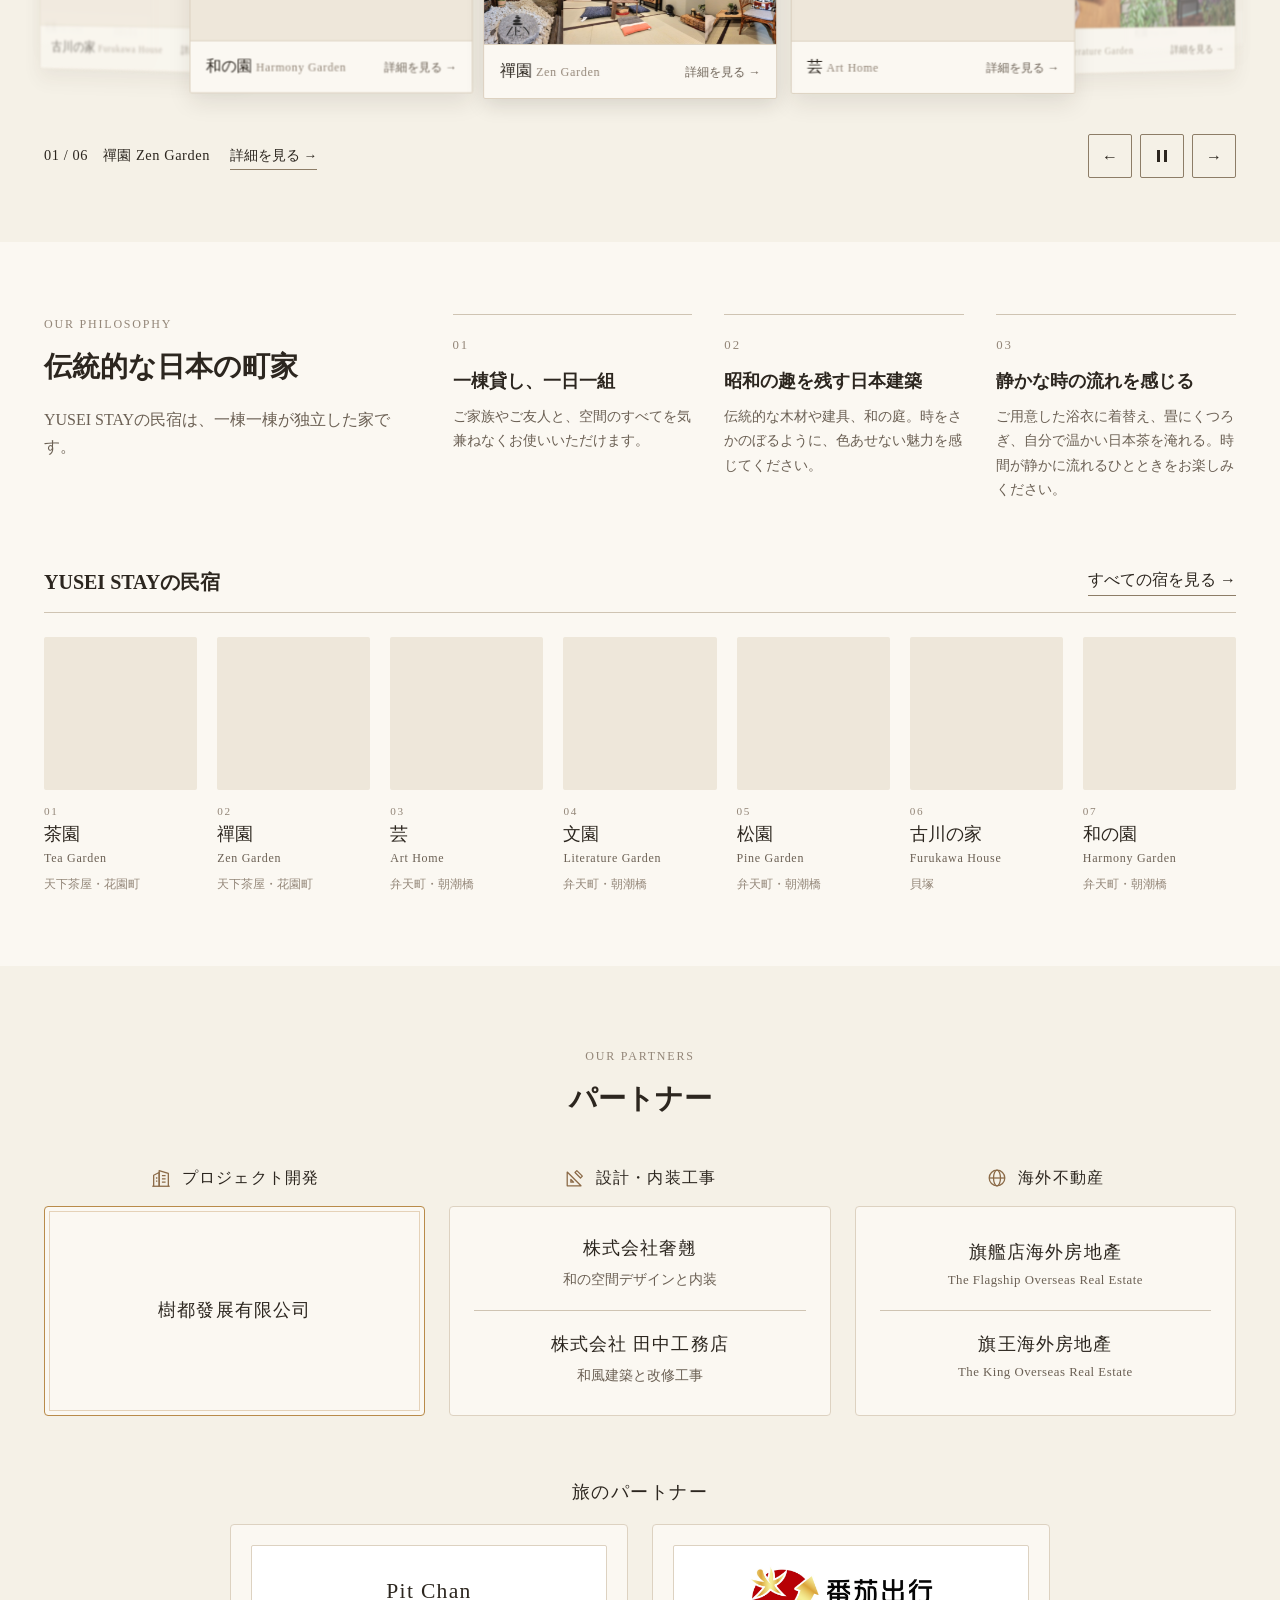
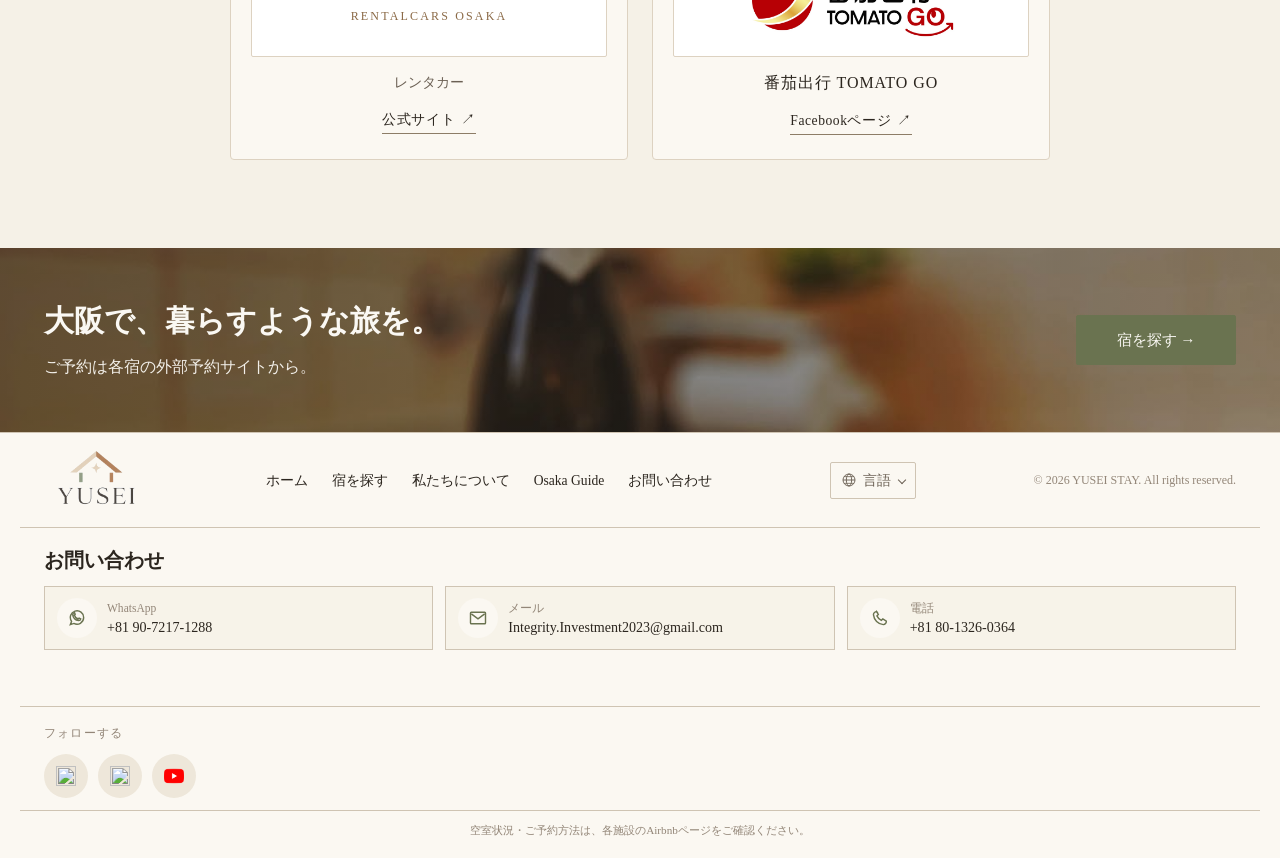
==== commit f51095de: "change img replaced old market img" ====
--- a/about.html
+++ b/about.html
@@ -15,7 +15,7 @@
   <link rel="stylesheet" href="css/motion.css">
   <link rel="stylesheet" href="css/responsive.css">
   <link rel="stylesheet" href="css/about.css">
-  <link rel="stylesheet" href="css/partners.css">
+  <link rel="stylesheet" href="css/partners.css?v=2">
 </head>
 <body class="page-about">
 
@@ -361,7 +361,7 @@
     </section>
 
     <!-- ============================================
-         PARTNERS — four categories + travel partners (css/partners.css)
+         PARTNERS — three categories + travel partners (css/partners.css)
          Company names are official names and are not translated.
          Only confirmed destinations are linked; entries without one are
          plain text (see the maintainer comments at each entry).
@@ -381,27 +381,9 @@
           </h3>
           <div class="partner-card partner-card--featured">
             <!-- 樹都發展有限公司: no confirmed URL yet. When the owner supplies one,
-                 add a .partner-link like the 友誠株式会社 entry. -->
+                 add a .partner-link like the travel partner cards. -->
             <div class="partner">
               <p class="partner__name">樹都發展有限公司</p>
-            </div>
-          </div>
-        </div>
-
-        <div class="partner-group">
-          <h3 class="partner-group__title">
-            <svg class="partner-group__icon" viewBox="0 0 24 24" aria-hidden="true" focusable="false" fill="none" stroke="currentColor" stroke-width="1.4" stroke-linejoin="round"><path d="M3 11 12 4l9 7"/><path d="M5.5 9.5V20h13V9.5"/><path d="M10 20v-5.5h4V20"/></svg>
-            <span data-i18n="partners.category.realEstate">日本不動産</span>
-          </h3>
-          <div class="partner-card">
-            <div class="partner">
-              <p class="partner__name">友誠株式会社</p>
-              <p class="partner__description" data-i18n="partners.yusei.description">日本の不動産投資・資産管理</p>
-              <a href="https://www.facebook.com/p/友誠株式会社日本不動產移居日本-61572866384436/" class="partner-link" target="_blank" rel="noopener noreferrer">
-                <span data-i18n="partners.cta.facebook">Facebookページ</span>
-                <span class="partner-link__arrow" aria-hidden="true">&nearr;</span>
-                <span class="visually-hidden" data-i18n="partners.newTab">（新しいタブで開きます）</span>
-              </a>
             </div>
           </div>
         </div>
@@ -413,7 +395,7 @@
           </h3>
           <div class="partner-card">
             <!-- 株式会社奢翹: no confirmed URL yet. When the owner supplies one,
-                 add a .partner-link like the 友誠株式会社 entry. -->
+                 add a .partner-link like the travel partner cards. -->
             <div class="partner">
               <p class="partner__name">株式会社奢翹</p>
               <p class="partner__description" data-i18n="partners.shakyo.description">和の空間デザインと内装</p>
@@ -434,13 +416,13 @@
           </h3>
           <div class="partner-card">
             <!-- 旗艦店海外房地產: no confirmed URL yet. When the owner supplies one,
-                 add a .partner-link like the 友誠株式会社 entry. -->
+                 add a .partner-link like the travel partner cards. -->
             <div class="partner">
               <p class="partner__name">旗艦店海外房地產</p>
               <p class="partner__name-en">The Flagship Overseas Real Estate</p>
             </div>
             <!-- 旗王海外房地產: no confirmed URL yet. When the owner supplies one,
-                 add a .partner-link like the 友誠株式会社 entry. -->
+                 add a .partner-link like the travel partner cards. -->
             <div class="partner">
               <p class="partner__name">旗王海外房地產</p>
               <p class="partner__name-en">The King Overseas Real Estate</p>
--- a/css/partners.css
+++ b/css/partners.css
@@ -1,11 +1,11 @@
 /* ============================================================
    Yusei Stay — About page partners (#partners in about.html)
-   Main row: four category groups, heading above each card.
+   Main row: three category groups, heading above each card.
    Travel row: two smaller cards (text wordmark / supplied logo).
    Only real <a class="partner-link"> elements are interactive;
    plain-text entries get no pointer, hover or lift.
-   Breakpoints: 4 columns >=1100px, 2 columns 601–1099px,
-   1 column <=600px.
+   Breakpoints: 3 columns >=1100px, 2 columns 601–1099px (odd last
+   group centered at one-column width), 1 column <=600px.
    ============================================================ */
 .partners {
   background-color: var(--color-bg);
@@ -19,7 +19,7 @@
 /* ---- Main row ---- */
 .partners__grid {
   display: grid;
-  grid-template-columns: repeat(4, minmax(0, 1fr));
+  grid-template-columns: repeat(3, minmax(0, 1fr));
   gap: 40px 24px;
 }
 
@@ -233,6 +233,14 @@
   .partners__grid {
     grid-template-columns: repeat(2, minmax(0, 1fr));
   }
+
+  /* Odd last group: span the row and center at one column's width
+     (minus half the 24px column gap) instead of leaving an empty slot */
+  .partner-group:last-child:nth-child(odd) {
+    grid-column: 1 / -1;
+    justify-self: center;
+    width: calc(50% - 12px);
+  }
 }
 
 /* ============================================================
@@ -267,6 +275,12 @@
     gap: 32px;
   }
 
+  .partner-group:last-child:nth-child(odd) {
+    grid-column: auto;
+    justify-self: stretch;
+    width: auto;
+  }
+
   .partner-card {
     padding: 22px 18px;
   }
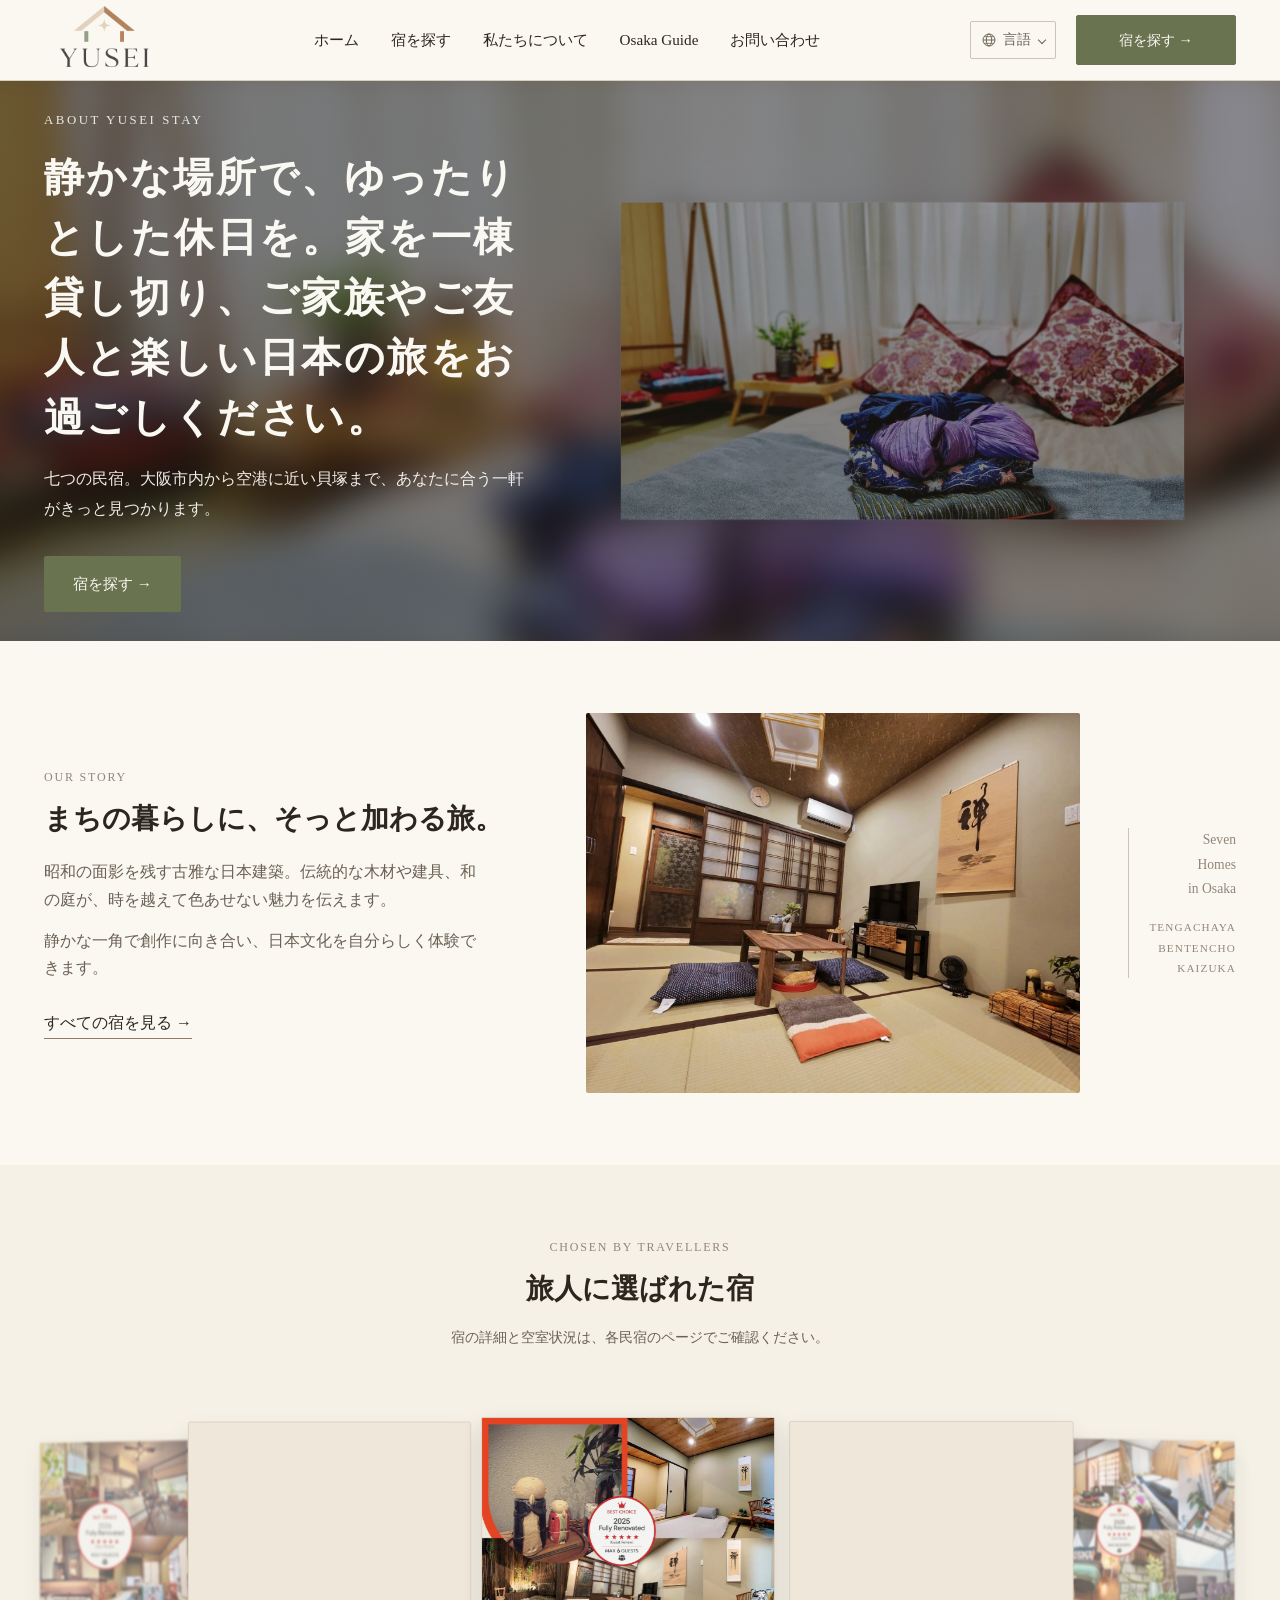
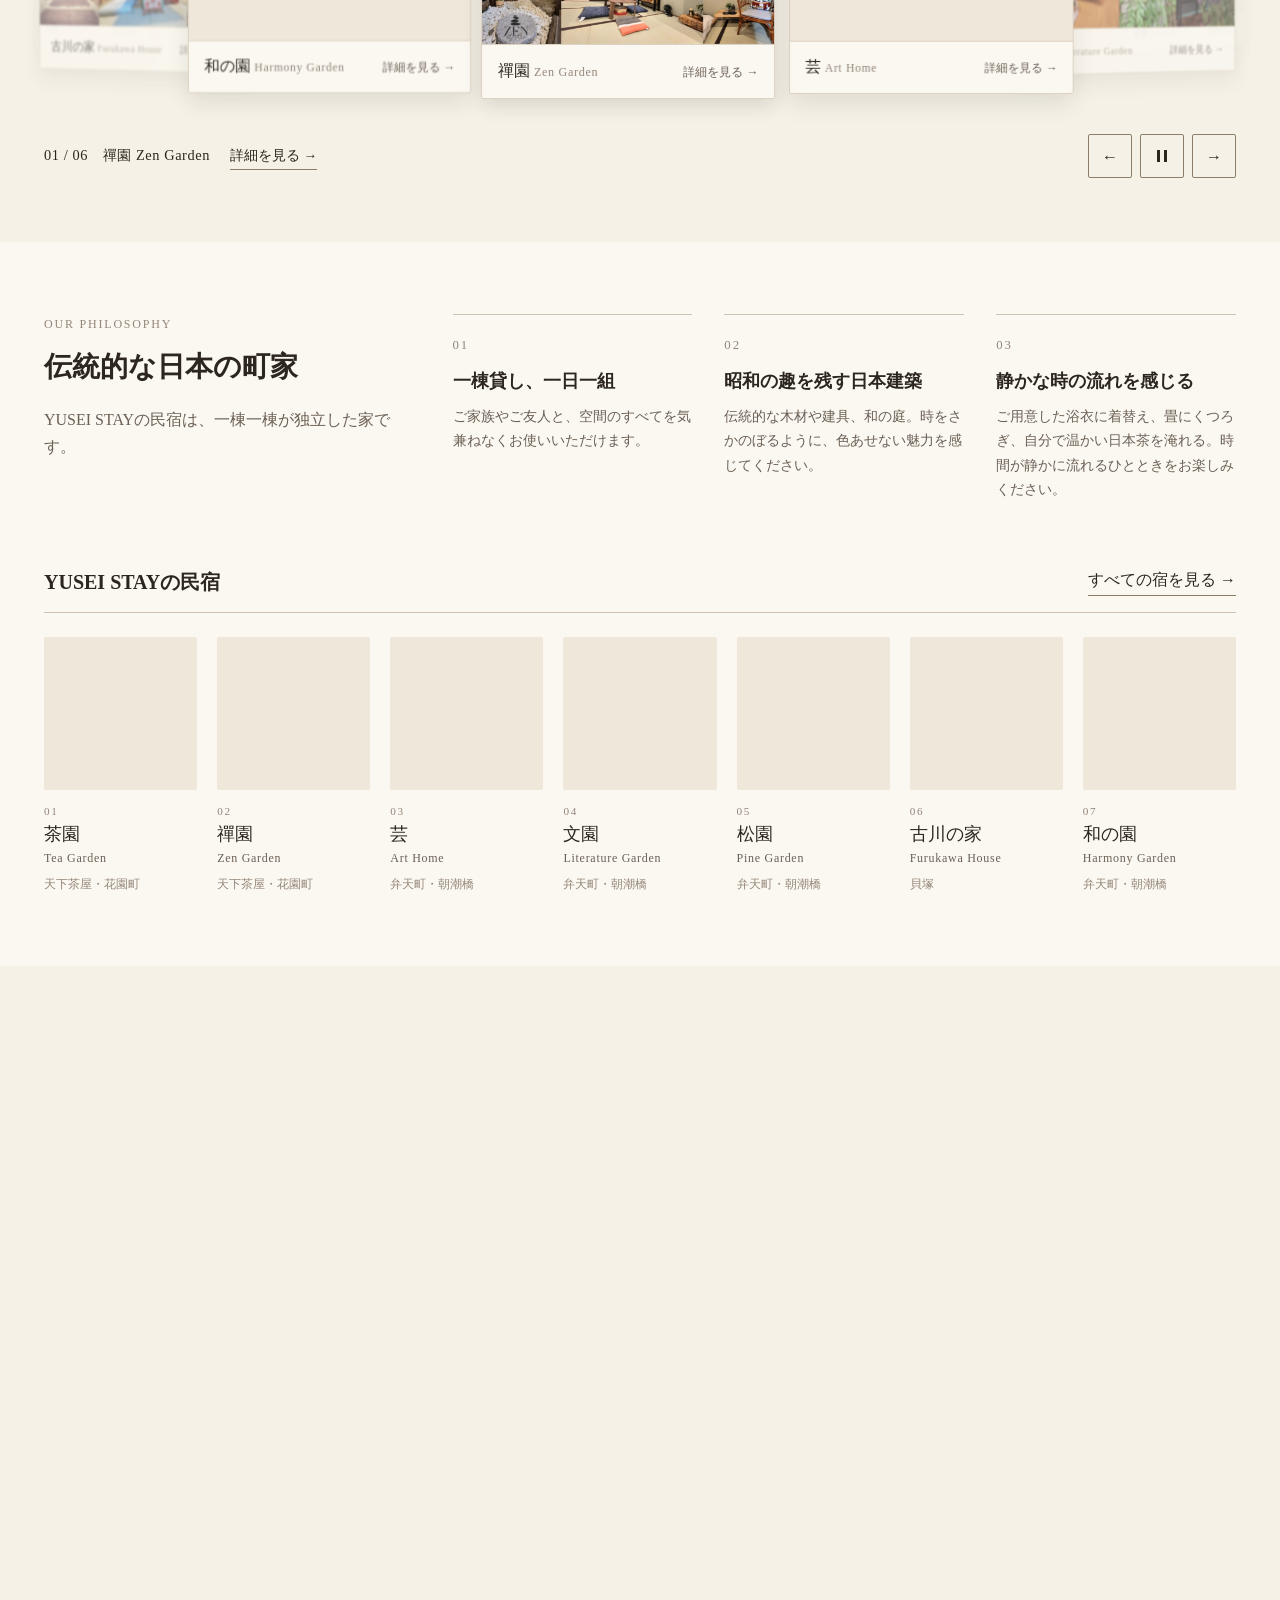
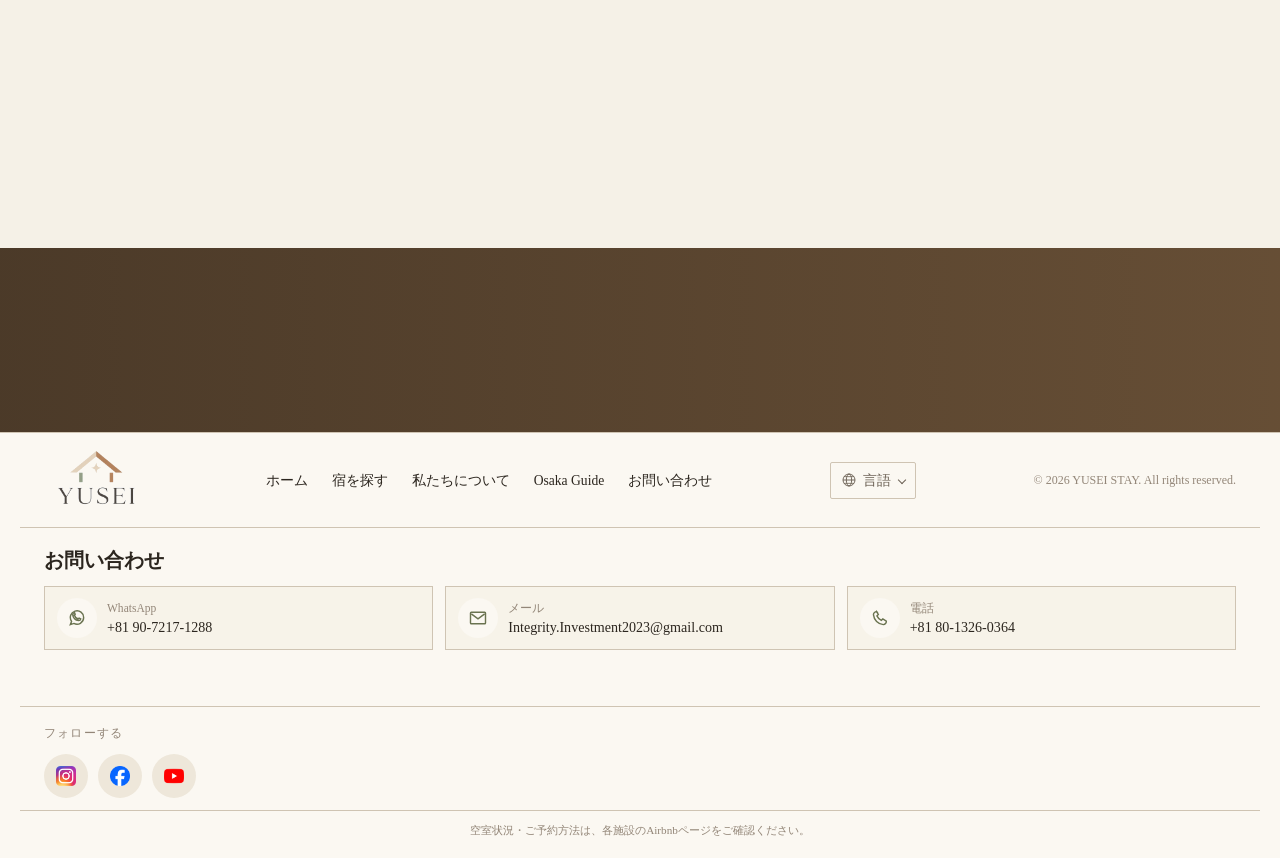
==== commit 52877b2b: "replace image to reduce the loading time, all images were replaced with ".WebP" format." ====
--- a/about.html
+++ b/about.html
@@ -26,7 +26,7 @@
     <div class="site-header__inner container">
 
       <a href="index.html" class="brand" data-i18n-attr="aria-label:brand.ariaLabel" aria-label="YUSEI STAY ホームへ戻る">
-        <img src="assets/logo/yusei-logo.png" alt="" class="brand__mark">
+        <img src="assets/logo/yusei-logo.webp" alt="" class="brand__mark">
         <span class="brand__text">
           <span class="brand__name">YUSEI STAY</span>
           <span class="brand__tagline" data-i18n="brand.tagline">暮らすように、泊まる。</span>
@@ -103,7 +103,7 @@
          ============================================ -->
     <section id="hero" class="hero hero--about">
       <div class="hero__media">
-        <img src="assets/backgrounds/about-interior.jpg" data-i18n-attr="alt:aboutPage.hero.imageAlt" alt="YUSEI STAYの客室に用意された浴衣と寝具" class="hero__image" width="1400" height="788">
+        <img src="assets/backgrounds/about-interior.webp" data-i18n-attr="alt:aboutPage.hero.imageAlt" alt="YUSEI STAYの客室に用意された浴衣と寝具" class="hero__image" width="1400" height="788">
         <div class="hero__overlay" aria-hidden="true"></div>
       </div>
 
@@ -131,7 +131,7 @@
         </div>
 
         <div class="about__media">
-          <img src="assets/properties/stay-02_Zen Garden/room_picture_1.jpeg" data-i18n-attr="alt:aboutPage.story.imageAlt" alt="禪園 Zen Gardenの畳の和室" class="about__image" loading="lazy" decoding="async">
+          <img src="assets/properties/stay-02_Zen Garden/room_picture_1.webp" data-i18n-attr="alt:aboutPage.story.imageAlt" alt="禪園 Zen Gardenの畳の和室" class="about__image" loading="lazy" decoding="async">
         </div>
 
         <div class="about__editorial" aria-hidden="true">
@@ -148,7 +148,7 @@
          to the rotating 3D ring (adds .is-ring, clones slots, shows the
          controls).
 
-         To add a stay (e.g. Tea Garden once its intro_award.jpeg exists
+         To add a stay (e.g. Tea Garden once its intro_award.webp exists
          in assets/properties/stay-01_Tea Garden/): copy one <li> below,
          update data-name-ja / data-name-en / href / src. The ring counts
          items at runtime — no JS change needed.
@@ -168,7 +168,7 @@
             <li class="award-card" data-award-item data-name-ja="禪園" data-name-en="Zen Garden">
               <a href="stays/zen-garden.html" class="award-card__link">
                 <span class="award-card__frame">
-                  <img src="assets/properties/stay-02_Zen Garden/intro_award.jpeg" alt="禪園 Zen Gardenの紹介ボード" class="award-card__image" loading="lazy" decoding="async" draggable="false">
+                  <img src="assets/properties/stay-02_Zen Garden/intro_award.webp" alt="禪園 Zen Gardenの紹介ボード" class="award-card__image" loading="lazy" decoding="async" draggable="false">
                 </span>
                 <span class="award-card__caption">
                   <span class="award-card__name">禪園 <span class="award-card__name-en">Zen Garden</span></span>
@@ -179,7 +179,7 @@
             <li class="award-card" data-award-item data-name-ja="芸" data-name-en="Art Home">
               <a href="stays/art-home.html" class="award-card__link">
                 <span class="award-card__frame">
-                  <img src="assets/properties/stay-03_Art Home/intro_award.jpeg" alt="芸 Art Homeの紹介ボード" class="award-card__image" loading="lazy" decoding="async" draggable="false">
+                  <img src="assets/properties/stay-03_Art Home/intro_award.webp" alt="芸 Art Homeの紹介ボード" class="award-card__image" loading="lazy" decoding="async" draggable="false">
                 </span>
                 <span class="award-card__caption">
                   <span class="award-card__name">芸 <span class="award-card__name-en">Art Home</span></span>
@@ -190,7 +190,7 @@
             <li class="award-card" data-award-item data-name-ja="文園" data-name-en="Literature Garden">
               <a href="stays/literature-garden.html" class="award-card__link">
                 <span class="award-card__frame">
-                  <img src="assets/properties/stay-04_Literature Garden/intro_award.jpeg" alt="文園 Literature Gardenの紹介ボード" class="award-card__image" loading="lazy" decoding="async" draggable="false">
+                  <img src="assets/properties/stay-04_Literature Garden/intro_award.webp" alt="文園 Literature Gardenの紹介ボード" class="award-card__image" loading="lazy" decoding="async" draggable="false">
                 </span>
                 <span class="award-card__caption">
                   <span class="award-card__name">文園 <span class="award-card__name-en">Literature Garden</span></span>
@@ -201,7 +201,7 @@
             <li class="award-card" data-award-item data-name-ja="松園" data-name-en="Pine Garden">
               <a href="stays/pine-garden.html" class="award-card__link">
                 <span class="award-card__frame">
-                  <img src="assets/properties/stay-05_Pine Garden/intro_award.jpeg" alt="松園 Pine Gardenの紹介ボード" class="award-card__image" loading="lazy" decoding="async" draggable="false">
+                  <img src="assets/properties/stay-05_Pine Garden/intro_award.webp" alt="松園 Pine Gardenの紹介ボード" class="award-card__image" loading="lazy" decoding="async" draggable="false">
                 </span>
                 <span class="award-card__caption">
                   <span class="award-card__name">松園 <span class="award-card__name-en">Pine Garden</span></span>
@@ -212,7 +212,7 @@
             <li class="award-card" data-award-item data-name-ja="古川の家" data-name-en="Furukawa House">
               <a href="stays/furukawa-house.html" class="award-card__link">
                 <span class="award-card__frame">
-                  <img src="assets/properties/stay-06_Furukawa House/intro_award.jpeg" alt="古川の家 Furukawa Houseの紹介ボード" class="award-card__image" loading="lazy" decoding="async" draggable="false">
+                  <img src="assets/properties/stay-06_Furukawa House/intro_award.webp" alt="古川の家 Furukawa Houseの紹介ボード" class="award-card__image" loading="lazy" decoding="async" draggable="false">
                 </span>
                 <span class="award-card__caption">
                   <span class="award-card__name">古川の家 <span class="award-card__name-en">Furukawa House</span></span>
@@ -223,7 +223,7 @@
             <li class="award-card" data-award-item data-name-ja="和の園" data-name-en="Harmony Garden">
               <a href="stays/harmony-garden.html" class="award-card__link">
                 <span class="award-card__frame">
-                  <img src="assets/properties/stay-07_Harmony Garden/intro_award.jpeg" alt="和の園 Harmony Gardenの紹介ボード" class="award-card__image" loading="lazy" decoding="async" draggable="false">
+                  <img src="assets/properties/stay-07_Harmony Garden/intro_award.webp" alt="和の園 Harmony Gardenの紹介ボード" class="award-card__image" loading="lazy" decoding="async" draggable="false">
                 </span>
                 <span class="award-card__caption">
                   <span class="award-card__name">和の園 <span class="award-card__name-en">Harmony Garden</span></span>
@@ -295,7 +295,7 @@
         <ul class="homes__list">
           <li class="home-item">
             <a href="stays/tea-garden.html" class="home-item__link">
-              <span class="home-item__frame"><img src="assets/properties/stay-01_Tea Garden/room_picture_3.jpeg" data-i18n-attr="alt:stayCard.tea.imageAlt" alt="茶園 Tea Gardenの客室" class="home-item__image" loading="lazy" decoding="async"></span>
+              <span class="home-item__frame"><img src="assets/properties/stay-01_Tea Garden/room_picture_3.webp" data-i18n-attr="alt:stayCard.tea.imageAlt" alt="茶園 Tea Gardenの客室" class="home-item__image" loading="lazy" decoding="async"></span>
               <span class="home-item__number" aria-hidden="true">01</span>
               <span class="home-item__name">茶園</span>
               <span class="home-item__name-en">Tea Garden</span>
@@ -304,7 +304,7 @@
           </li>
           <li class="home-item">
             <a href="stays/zen-garden.html" class="home-item__link">
-              <span class="home-item__frame"><img src="assets/properties/stay-02_Zen Garden/room_picture_2.jpeg" data-i18n-attr="alt:stayCard.zen.imageAlt" alt="禪園 Zen Gardenの客室" class="home-item__image" loading="lazy" decoding="async"></span>
+              <span class="home-item__frame"><img src="assets/properties/stay-02_Zen Garden/room_picture_2.webp" data-i18n-attr="alt:stayCard.zen.imageAlt" alt="禪園 Zen Gardenの客室" class="home-item__image" loading="lazy" decoding="async"></span>
               <span class="home-item__number" aria-hidden="true">02</span>
               <span class="home-item__name">禪園</span>
               <span class="home-item__name-en">Zen Garden</span>
@@ -313,7 +313,7 @@
           </li>
           <li class="home-item">
             <a href="stays/art-home.html" class="home-item__link">
-              <span class="home-item__frame"><img src="assets/properties/stay-03_Art Home/room_picture_5.jpeg" data-i18n-attr="alt:stayCard.art.imageAlt" alt="芸 Art Homeの客室" class="home-item__image" loading="lazy" decoding="async"></span>
+              <span class="home-item__frame"><img src="assets/properties/stay-03_Art Home/room_picture_5.webp" data-i18n-attr="alt:stayCard.art.imageAlt" alt="芸 Art Homeの客室" class="home-item__image" loading="lazy" decoding="async"></span>
               <span class="home-item__number" aria-hidden="true">03</span>
               <span class="home-item__name">芸</span>
               <span class="home-item__name-en">Art Home</span>
@@ -322,7 +322,7 @@
           </li>
           <li class="home-item">
             <a href="stays/literature-garden.html" class="home-item__link">
-              <span class="home-item__frame"><img src="assets/properties/stay-04_Literature Garden/room_picture_1.jpeg" data-i18n-attr="alt:stayCard.literature.imageAlt" alt="文園 Literature Gardenの客室" class="home-item__image" loading="lazy" decoding="async"></span>
+              <span class="home-item__frame"><img src="assets/properties/stay-04_Literature Garden/room_picture_1.webp" data-i18n-attr="alt:stayCard.literature.imageAlt" alt="文園 Literature Gardenの客室" class="home-item__image" loading="lazy" decoding="async"></span>
               <span class="home-item__number" aria-hidden="true">04</span>
               <span class="home-item__name">文園</span>
               <span class="home-item__name-en">Literature Garden</span>
@@ -331,7 +331,7 @@
           </li>
           <li class="home-item">
             <a href="stays/pine-garden.html" class="home-item__link">
-              <span class="home-item__frame"><img src="assets/properties/stay-05_Pine Garden/room_picture_1.jpeg" data-i18n-attr="alt:stayCard.pine.imageAlt" alt="松園 Pine Gardenの客室" class="home-item__image" loading="lazy" decoding="async"></span>
+              <span class="home-item__frame"><img src="assets/properties/stay-05_Pine Garden/room_picture_1.webp" data-i18n-attr="alt:stayCard.pine.imageAlt" alt="松園 Pine Gardenの客室" class="home-item__image" loading="lazy" decoding="async"></span>
               <span class="home-item__number" aria-hidden="true">05</span>
               <span class="home-item__name">松園</span>
               <span class="home-item__name-en">Pine Garden</span>
@@ -340,7 +340,7 @@
           </li>
           <li class="home-item">
             <a href="stays/furukawa-house.html" class="home-item__link">
-              <span class="home-item__frame"><img src="assets/properties/stay-06_Furukawa House/room_picture_8.jpeg" data-i18n-attr="alt:stayCard.furukawa.imageAlt" alt="古川の家 Furukawa Houseの客室" class="home-item__image" loading="lazy" decoding="async"></span>
+              <span class="home-item__frame"><img src="assets/properties/stay-06_Furukawa House/room_picture_8.webp" data-i18n-attr="alt:stayCard.furukawa.imageAlt" alt="古川の家 Furukawa Houseの客室" class="home-item__image" loading="lazy" decoding="async"></span>
               <span class="home-item__number" aria-hidden="true">06</span>
               <span class="home-item__name">古川の家</span>
               <span class="home-item__name-en">Furukawa House</span>
@@ -349,7 +349,7 @@
           </li>
           <li class="home-item">
             <a href="stays/harmony-garden.html" class="home-item__link">
-              <span class="home-item__frame"><img src="assets/properties/stay-07_Harmony Garden/room_picture_1.jpeg" data-i18n-attr="alt:stayCard.harmony.imageAlt" alt="和の園 Harmony Gardenの客室" class="home-item__image" loading="lazy" decoding="async"></span>
+              <span class="home-item__frame"><img src="assets/properties/stay-07_Harmony Garden/room_picture_1.webp" data-i18n-attr="alt:stayCard.harmony.imageAlt" alt="和の園 Harmony Gardenの客室" class="home-item__image" loading="lazy" decoding="async"></span>
               <span class="home-item__number" aria-hidden="true">07</span>
               <span class="home-item__name">和の園</span>
               <span class="home-item__name-en">Harmony Garden</span>
@@ -450,7 +450,7 @@
 
           <div class="partner-card partner-card--travel">
             <div class="partner-mark">
-              <img src="assets/partners/tomato-go-logo.png" alt="" class="partner-mark__logo" width="1600" height="620" loading="lazy" decoding="async">
+              <img src="assets/partners/tomato-go-logo.webp" alt="" class="partner-mark__logo" width="1600" height="620" loading="lazy" decoding="async">
             </div>
             <p class="partner__name">番茄出行 TOMATO GO</p>
             <a href="https://www.facebook.com/tomatogohk/" class="partner-link" target="_blank" rel="noopener noreferrer">
@@ -468,7 +468,7 @@
          ============================================ -->
     <section id="booking-cta" class="booking-cta">
       <div class="booking-cta__media">
-        <img src="assets/backgrounds/cta-garden.jpg" data-i18n-attr="alt:bookingCta.imageAlt" alt="茶園の茶器と鉄瓶" class="booking-cta__image" loading="lazy" decoding="async">
+        <img src="assets/backgrounds/cta-garden.webp" data-i18n-attr="alt:bookingCta.imageAlt" alt="茶園の茶器と鉄瓶" class="booking-cta__image" loading="lazy" decoding="async">
         <div class="booking-cta__overlay" aria-hidden="true"></div>
       </div>
       <div class="booking-cta__inner container" data-reveal>
@@ -489,7 +489,7 @@
     <div class="site-footer__inner container">
 
       <a href="index.html" class="site-footer__brand" data-i18n-attr="aria-label:brand.ariaLabel" aria-label="YUSEI STAY ホームへ戻る">
-        <img src="assets/logo/yusei-logo.png" alt="" class="brand__mark">
+        <img src="assets/logo/yusei-logo.webp" alt="" class="brand__mark">
         <div>
           <p class="site-footer__brand-name">YUSEI STAY</p>
           <p class="site-footer__brand-tagline" data-i18n="brand.tagline">暮らすように、泊まる。</p>
@@ -550,19 +550,19 @@
       <ul class="social-icons">
         <li>
           <span class="social-icon" data-social="instagram">
-            <img src="assets/icon/Instagram_1.png" alt="" class="social-icon__img" aria-hidden="true">
+            <img src="assets/icon/Instagram_1.webp" alt="" class="social-icon__img" aria-hidden="true">
             <span class="visually-hidden">Instagram</span>
           </span>
         </li>
         <li>
           <span class="social-icon" data-social="facebook">
-            <img src="assets/icon/Facebook_1.png" alt="" class="social-icon__img" aria-hidden="true">
+            <img src="assets/icon/Facebook_1.webp" alt="" class="social-icon__img" aria-hidden="true">
             <span class="visually-hidden">Facebook</span>
           </span>
         </li>
         <li>
           <span class="social-icon" data-social="youtube">
-            <img src="assets/icon/Youtube_1.png" alt="" class="social-icon__img" aria-hidden="true">
+            <img src="assets/icon/Youtube_1.webp" alt="" class="social-icon__img" aria-hidden="true">
             <span class="visually-hidden">YouTube</span>
           </span>
         </li>
--- a/css/global.css
+++ b/css/global.css
@@ -16,7 +16,7 @@
      as a faint grain rather than a visible photo (shared with stays.css). */
   background-image:
     linear-gradient(rgba(245, 241, 231, 0.93), rgba(245, 241, 231, 0.93)),
-    url('../assets/backgrounds/beige-paper.png');
+    url('../assets/backgrounds/beige-paper.webp');
   background-repeat: repeat;
   background-size: auto, 1100px auto;
   color: var(--color-text);
--- a/css/home.css
+++ b/css/home.css
@@ -28,7 +28,7 @@
    of the hero photo sits behind the sharp, uncropped foreground photo
    (.hero__image below). Pure CSS layer — no extra markup — so it's always
    decorative (aria-hidden isn't needed; it isn't in the accessibility tree).
-   If cover_1.jpg is ever replaced, update BOTH the <img> src in index.html
+   If cover_1.webp is ever replaced, update BOTH the <img> src in index.html
    AND this --hero-backdrop-image value so the two layers keep matching.
    scale(1.08) hides the blur's soft edge; .hero's own overflow:hidden clips
    the extra so nothing bleeds past the hero band. Reset to `none` on mobile
@@ -37,7 +37,7 @@
   content: "";
   position: absolute;
   inset: 0;
-  background-image: var(--hero-backdrop-image, url('../assets/hero/cover_1.jpg'));
+  background-image: var(--hero-backdrop-image, url('../assets/hero/cover_1.webp'));
   background-size: cover;
   background-position: center;
   filter: blur(18px);
--- a/css/responsive.css
+++ b/css/responsive.css
@@ -143,7 +143,7 @@
      blurred backdrop is hidden, and .hero__image resets back to a single
      full-bleed cover crop (its pre-layered behaviour), focused via
      object-position so the 禪 wall-hanging (source ~x:1140-1390, y:140-565
-     of the 1600x1200 cover_1.jpg) stays composed once cropped. On this
+     of the 1600x1200 cover_1.webp) stays composed once cropped. On this
      narrow/tall viewport the crop flips from vertical to horizontal (the
      image fills the available height and overflows sideways), hence the
      strong rightward bias vs. the desktop/tablet formulas above. */
--- a/css/about.css
+++ b/css/about.css
@@ -10,12 +10,12 @@
 
 /* ============================================================
    HERO (modifier of the homepage .hero)
-   about-interior.jpg is 16:9 rather than the homepage's 4:3, so the
+   about-interior.webp is 16:9 rather than the homepage's 4:3, so the
    sharp insert is sized by width instead of height to keep it clear
    of the copy block.
    ============================================================ */
 .hero--about .hero__media::before {
-  background-image: url('../assets/backgrounds/about-interior.jpg');
+  background-image: url('../assets/backgrounds/about-interior.webp');
 }
 
 .hero--about .hero__image {
